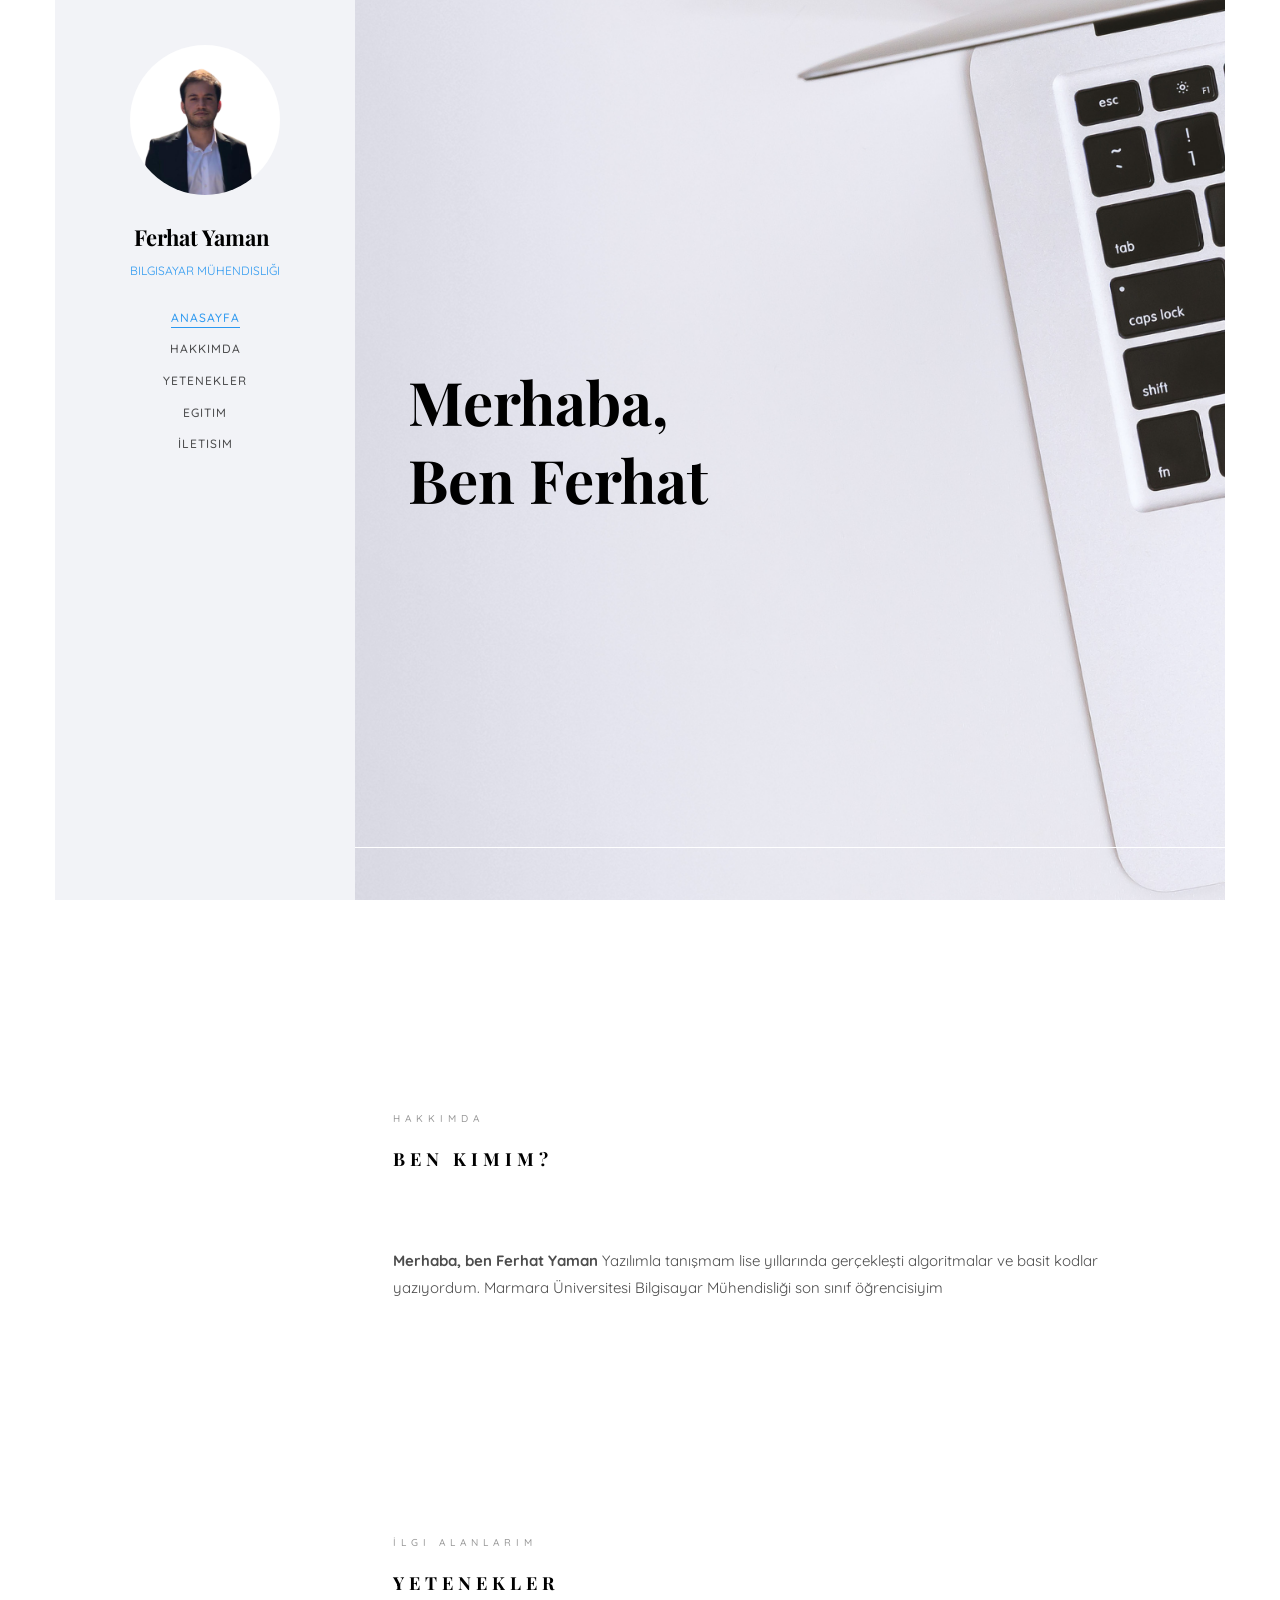
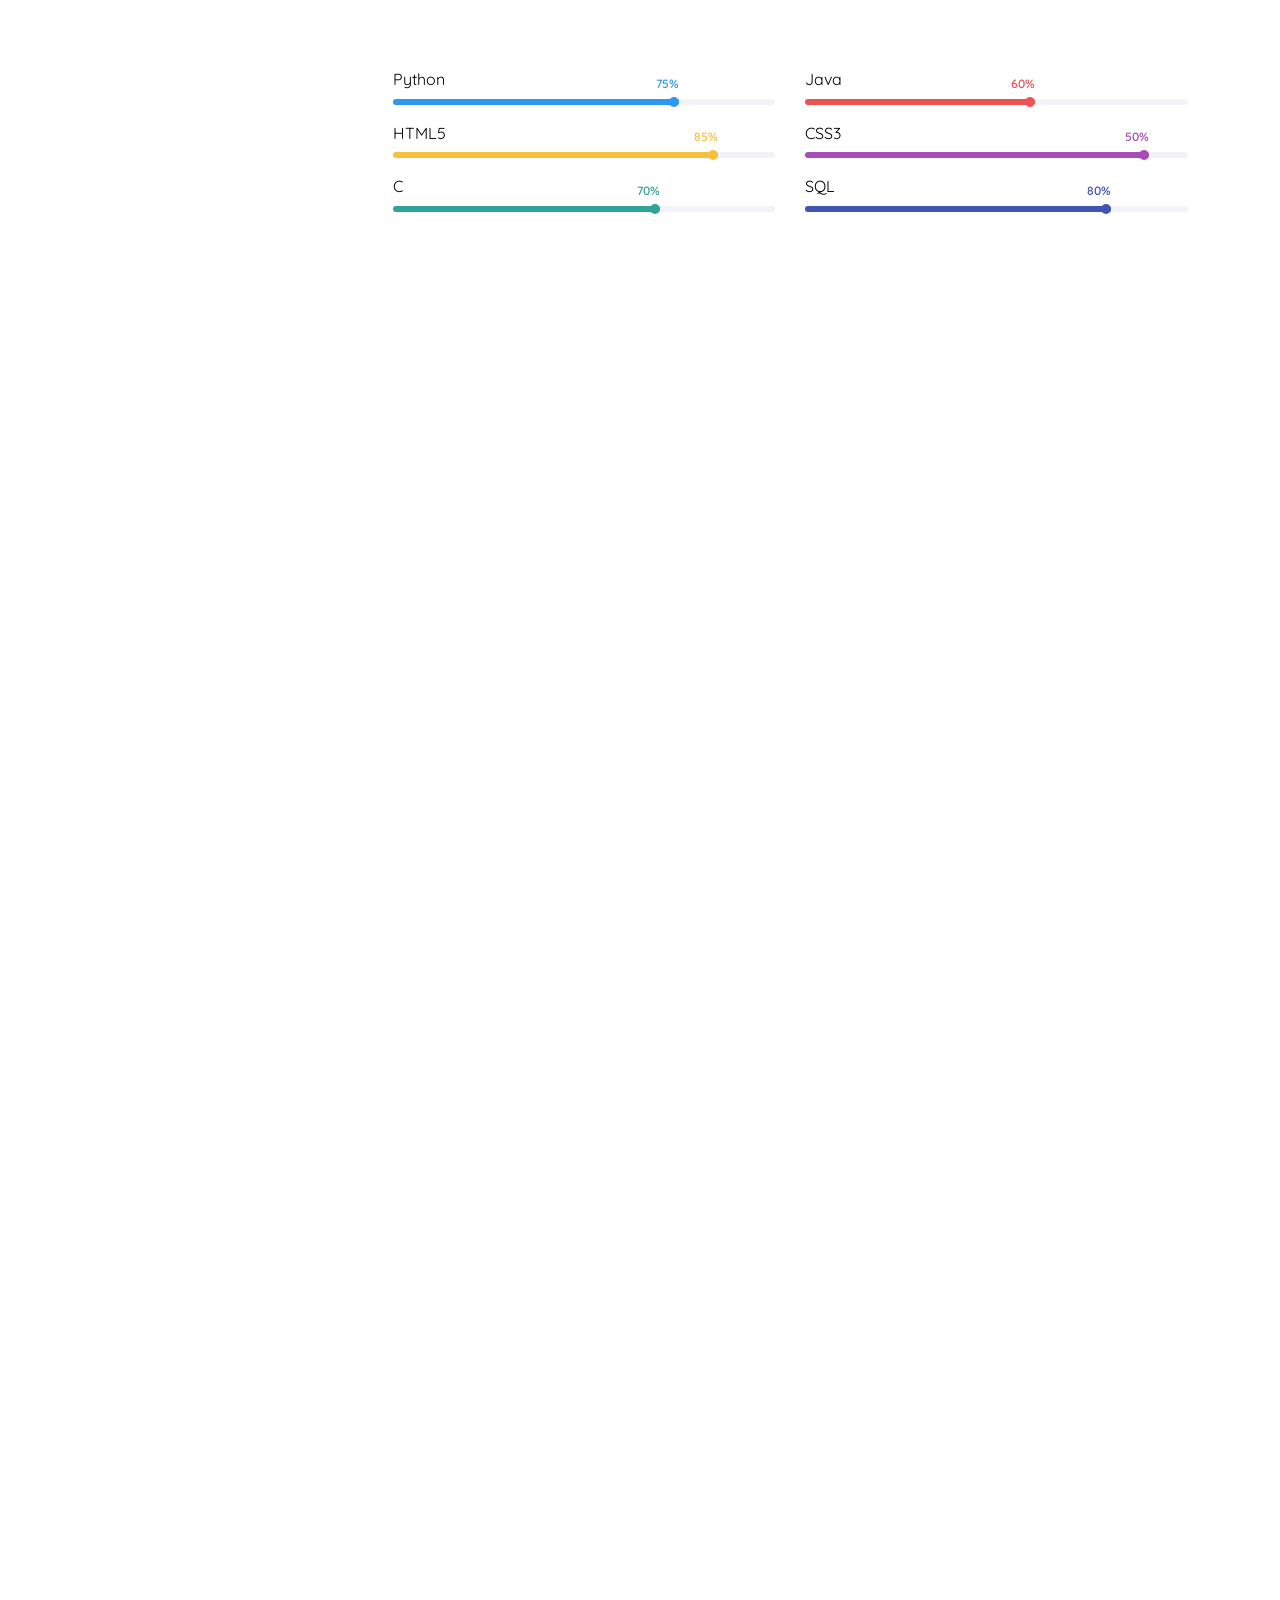
==== index.html @ ff976c0f "update" ====
<!DOCTYPE HTML>
<html>
	<head>
	<meta charset="utf-8">
	<meta http-equiv="X-UA-Compatible" content="IE=edge">
	<title>Ferhat Yaman</title>
	<meta name="viewport" content="width=device-width, initial-scale=1">
	<meta name="description" content="" />
	<meta name="keywords" content="" />
	<meta name="author" content="" />

  

	<!-- Place favicon.ico and apple-touch-icon.png in the root directory -->
	<link rel="shortcut icon" href="favicon.ico">

	<link href="https://fonts.googleapis.com/css?family=Quicksand:300,400,500,700" rel="stylesheet">
	<link href="https://fonts.googleapis.com/css?family=Playfair+Display:400,400i,700" rel="stylesheet">
	
	<!-- Animate.css -->
	<link rel="stylesheet" href="css/animate.css">
	<!-- Icomoon Icon Fonts-->
	<link rel="stylesheet" href="css/icomoon.css">
	<!-- Bootstrap  -->
	<link rel="stylesheet" href="css/bootstrap.css">
	<!-- Flexslider  -->
	<link rel="stylesheet" href="css/flexslider.css">
	<!-- Flaticons  -->
	<link rel="stylesheet" href="fonts/flaticon/font/flaticon.css">
	<!-- Owl Carousel -->
	<link rel="stylesheet" href="css/owl.carousel.min.css">
	<link rel="stylesheet" href="css/owl.theme.default.min.css">
	<!-- Theme style  -->
	<link rel="stylesheet" href="css/style.css">

	<!-- Modernizr JS -->
	<script src="js/modernizr-2.6.2.min.js"></script>
	<!-- FOR IE9 below -->
	<!--[if lt IE 9]>
	<script src="js/respond.min.js"></script>
	<![endif]-->

	</head>
	<body>
	<div id="colorlib-page">
		<div class="container-wrap">
		<a href="#" class="js-colorlib-nav-toggle colorlib-nav-toggle" data-toggle="collapse" data-target="#navbar" aria-expanded="false" aria-controls="navbar"><i></i></a>
		<aside id="colorlib-aside" role="complementary" class="border js-fullheight">
			<div class="text-center">
				<div class="author-img" style="background-image: url(images/pp.png);"></div>
				<h1 id="colorlib-logo"><a href="index.html">Ferhat Yaman</a></h1>
				<span class="position"><a href="#">Bilgisayar Mühendisliği</a></span>
			</div>
			<nav id="colorlib-main-menu" role="navigation" class="navbar">
				<div id="navbar" class="collapse">
					<ul>
						<li class="active"><a href="#" data-nav-section="home">Anasayfa</a></li>
						<li><a href="#" data-nav-section="about">Hakkımda</a></li>
						<!-- <li><a href="#" data-nav-section="services">Services</a></li> -->
						<li><a href="#" data-nav-section="skills">Yetenekler</a></li>
						<li><a href="#" data-nav-section="education">Egitim</a></li>
						<!-- <li><a href="#" data-nav-section="experience">Experience</a></li>
						<li><a href="#" data-nav-section="work">Work</a></li> -->
						<!-- <li><a href="#" data-nav-section="blog">Blog</a></li> -->
						<li><a href="#" data-nav-section="contact">İletisim</a></li>
					</ul>
				</div>
			</nav>

			<div class="colorlib-footer">
				
				<!-- <ul>
					<li><a href="#"><i class="icon-facebook2"></i></a></li>
					<li><a href="#"><i class="icon-twitter2"></i></a></li>
					<li><a href="#"><i class="icon-instagram"></i></a></li>
					<li><a href="#"><i class="icon-linkedin2"></i></a></li>
				</ul> -->
			</div>

		</aside>

		<div id="colorlib-main">
			<section id="colorlib-hero" class="js-fullheight" data-section="home">
				<div class="flexslider js-fullheight">
					<ul class="slides">
				   	 	<li style="background-image: url(images/gri_bg.png);">
				   		<div class="overlay"></div>
				   		<div class="container-fluid">
				   			<div class="row">
					   			<div class="col-md-6 col-md-offset-3 col-md-pull-3 col-sm-12 col-xs-12 js-fullheight slider-text">
					   				<div class="slider-text-inner js-fullheight">
					   					<div class="desc">
						   					<h1>Merhaba, Ben Ferhat</h1>
												<!-- <p><a class="btn btn-primary btn-learn">Download CV <i class="icon-download4"></i></a></p> -->
											</div>
					   				</div>
					   			</div>
					   		</div>
				   		</div>
				   	</li>
				  	</ul>
			  	</div>
			</section>

			<section class="colorlib-about" data-section="about">
				<div class="colorlib-narrow-content">
					<div class="row">
						<div class="col-md-12">
							<div class="row row-bottom-padded-sm animate-box" data-animate-effect="fadeInLeft">
								<div class="col-md-12">
									<div class="about-desc">
										<span class="heading-meta">Hakkımda</span>
										<h2 class="colorlib-heading">Ben Kimim?</h2>
										<p><strong>Merhaba, ben Ferhat Yaman</strong> Yazılımla tanışmam lise yıllarında gerçekleşti algoritmalar ve basit kodlar yazıyordum. Marmara Üniversitesi 
											Bilgisayar Mühendisliği son sınıf öğrencisiyim </p>
										
									</div>
								</div>
							</div>
						</div>
					</div>
				</div>
			</section>

			<section class="colorlib-skills" data-section="skills">
				<div class="colorlib-narrow-content">
					<div class="row">
						<div class="col-md-6 col-md-offset-3 col-md-pull-3 animate-box" data-animate-effect="fadeInLeft">
							<span class="heading-meta">İlgi Alanlarım</span>
							<h2 class="colorlib-heading animate-box">Yetenekler</h2>
						</div>
					</div>
					<div class="row">
						
						<div class="col-md-6 animate-box" data-animate-effect="fadeInLeft">
							<div class="progress-wrap">
								<h3>Python</h3>
								<div class="progress">
								 	<div class="progress-bar color-1" role="progressbar" aria-valuenow="75"
								  	aria-valuemin="0" aria-valuemax="100" style="width:75%">
								    <span>75%</span>
								  	</div>
								</div>
							</div>
						</div>
						<div class="col-md-6 animate-box" data-animate-effect="fadeInRight">
							<div class="progress-wrap">
								<h3>Java</h3>
								<div class="progress">
								 	<div class="progress-bar color-2" role="progressbar" aria-valuenow="60"
								  	aria-valuemin="0" aria-valuemax="100" style="width:60%">
								    <span>60%</span>
								  	</div>
								</div>
							</div>
						</div>
						<div class="col-md-6 animate-box" data-animate-effect="fadeInLeft">
							<div class="progress-wrap">
								<h3>HTML5</h3>
								<div class="progress">
								 	<div class="progress-bar color-3" role="progressbar" aria-valuenow="85"
								  	aria-valuemin="0" aria-valuemax="100" style="width:85%">
								    <span>85%</span>
								  	</div>
								</div>
							</div>
						</div>
						<div class="col-md-6 animate-box" data-animate-effect="fadeInRight">
							<div class="progress-wrap">
								<h3>CSS3</h3>
								<div class="progress">
								 	<div class="progress-bar color-4" role="progressbar" aria-valuenow="90"
								  	aria-valuemin="0" aria-valuemax="100" style="width:90%">
								    <span>50%</span>
								  	</div>
								</div>
							</div>
						</div>
						<div class="col-md-6 animate-box" data-animate-effect="fadeInLeft">
							<div class="progress-wrap">
								<h3>C</h3>
								<div class="progress">
								 	<div class="progress-bar color-5" role="progressbar" aria-valuenow="70"
								  	aria-valuemin="0" aria-valuemax="100" style="width:70%">
								    <span>70%</span>
								  	</div>
								</div>
							</div>
						</div>
						<div class="col-md-6 animate-box" data-animate-effect="fadeInRight">
							<div class="progress-wrap">
								<h3>SQL</h3>
								<div class="progress">
								 	<div class="progress-bar color-6" role="progressbar" aria-valuenow="80"
								  	aria-valuemin="0" aria-valuemax="100" style="width:80%">
								    <span>80%</span>
								  	</div>
								</div>
							</div>
						</div>
					</div>
				</div>
			</section>

			<section class="colorlib-education" data-section="education">
				<div class="colorlib-narrow-content">
					<div class="row">
						<div class="col-md-6 col-md-offset-3 col-md-pull-3 animate-box" data-animate-effect="fadeInLeft">
							<span class="heading-meta">Egitim</span>
							<h2 class="colorlib-heading animate-box">Egitim</h2>
						</div>
					</div>
					<div class="row">
						<div class="col-md-12 animate-box" data-animate-effect="fadeInLeft">
							<div class="fancy-collapse-panel">
								<div class="panel-group" id="accordion" role="tablist" aria-multiselectable="true">
									<div class="panel panel-default">
									    <div class="panel-heading" role="tab" id="headingOne">
									        <h4 class="panel-title">
									            <a data-toggle="collapse" data-parent="#accordion" href="#collapseOne" aria-expanded="true" aria-controls="collapseOne">Lısans - Bilgisayar Muhendisligi
									            </a>
									        </h4>
									    </div>
									    <div id="collapseOne" class="panel-collapse collapse in" role="tabpanel" aria-labelledby="headingOne">
									         <div class="panel-body">
									            <div class="row">
										      		<div>
														<p>Marmara Üniversitesi Bilgisayar Mühendisliği</p>
										      		</div>
										      		
										      	</div>
									         </div>
									    </div>
									</div>
								</div>
							</div>
						</div>
					</div>
				</div>
			</section>

			

			<section class="colorlib-contact" data-section="contact">
				<div class="colorlib-narrow-content">
					<div class="row">
						<div class="col-md-6 col-md-offset-3 col-md-pull-3 animate-box" data-animate-effect="fadeInLeft">
							<span class="heading-meta">Bana Ulasabilirsiniz</span>
							<h2 class="colorlib-heading">İletisim</h2>
						</div>
					</div>
					<div class="row">
						<div class="col-md-5">
							<div class="colorlib-feature colorlib-feature-sm animate-box" data-animate-effect="fadeInLeft">
								<div class="colorlib-icon">
									<i class="icon-mail5"></i>
								</div>
								<div class="colorlib-text">
									<p><a href="mailto:ferhat.yyaman@gmail.com">Ferhat.yyaman@gmail.com</a></p>
								</div>
							</div>

							<div class="colorlib-feature colorlib-feature-sm animate-box" data-animate-effect="fadeInLeft">
								<div class="colorlib-icon">
									<i class="icon-github"></i>
								</div>
								<div class="colorlib-text">
									<p><a href="https://github.com/ferhatyyaman">Github</a></p>
								</div>
							</div>

							<div class="colorlib-feature colorlib-feature-sm animate-box" data-animate-effect="fadeInLeft">
								<div class="colorlib-icon">
									<i class="icon-phone"></i>
								</div>
								<div class="colorlib-text">
									<p><a href="tel://">+90 546 876 3572</a></p>
								</div>
							</div>

							<div class="colorlib-feature colorlib-feature-sm animate-box" data-animate-effect="fadeInLeft">
								<div class="colorlib-icon">
									<i class="icon-map"></i>
								</div>
								<div class="colorlib-text">
									<p>Istanbul/Turkiye</p>
								</div>
							</div>
							
							</div>

						</div>
						
						</div>
					</div>
				</div>
			</section>

			<section class="colorlib-about" data-section="privacy">
				<div class="colorlib-narrow-content">
					<div class="row">
						<div class="col-md-12">
							<div class="row row-bottom-padded-sm animate-box" data-animate-effect="fadeInLeft">
								<div class="col-md-12">
									<div class="about-desc">
										<span class="heading-meta">Privacy Policy</span>
										<h2 class="colorlib-heading">Privacy Policy for Classic Basketball</h2>
										
										<p class="effective-date" style="color: #666; font-style: italic; margin-bottom: 20px;"><strong>Effective Date:</strong> November 15, 2025</p>
										
										<p>Classic Basketball ("we", "our", or "the app") respects your privacy. This Privacy Policy explains how we handle your information.</p>
										
										<div style="margin-top: 30px;">
											<h3 style="font-size: 1.4em; margin-top: 25px; margin-bottom: 15px;">1. Information We Collect</h3>
											<p>We do not collect, store, or share any personal information from users.</p>
										</div>
										
										<div style="margin-top: 30px;">
											<h3 style="font-size: 1.4em; margin-top: 25px; margin-bottom: 15px;">2. Third-Party Services</h3>
											<p>Our app does not use third-party services that collect user data.</p>
										</div>
										
										<div style="margin-top: 30px;">
											<h3 style="font-size: 1.4em; margin-top: 25px; margin-bottom: 15px;">3. Children's Privacy</h3>
											<p>Classic Basketball is suitable for all ages. Since we do not collect data, it is safe for children to use.</p>
										</div>
										
										<div style="margin-top: 30px;">
											<h3 style="font-size: 1.4em; margin-top: 25px; margin-bottom: 15px;">4. Changes to This Privacy Policy</h3>
											<p>We may update this Privacy Policy occasionally. Any changes will be posted on this page with an updated effective date.</p>
										</div>
										
										<div style="margin-top: 30px; padding-top: 20px; border-top: 1px solid #eee;">
											<h3 style="font-size: 1.4em; margin-top: 25px; margin-bottom: 15px;">5. Contact Us</h3>
											<p>If you have questions about this Privacy Policy, you can contact us at: <a href="mailto:ferhat.yyaman@gmail.com">ferhat.yyaman@gmail.com</a></p>
										</div>
									</div>
								</div>
							</div>
						</div>
					</div>
				</div>
			</section>

		</div><!-- end:colorlib-main -->
	</div><!-- end:container-wrap -->
	</div><!-- end:colorlib-page -->

	<!-- jQuery -->
	<script src="js/jquery.min.js"></script>
	<!-- jQuery Easing -->
	<script src="js/jquery.easing.1.3.js"></script>
	<!-- Bootstrap -->
	<script src="js/bootstrap.min.js"></script>
	<!-- Waypoints -->
	<script src="js/jquery.waypoints.min.js"></script>
	<!-- Flexslider -->
	<script src="js/jquery.flexslider-min.js"></script>
	<!-- Owl carousel -->
	<script src="js/owl.carousel.min.js"></script>
	<!-- Counters -->
	<script src="js/jquery.countTo.js"></script>
	
	
	<!-- MAIN JS -->
	<script src="js/main.js"></script>

	</body>
</html>
---- css/icomoon.css ----
@font-face {
  font-family: 'icomoon';
  src:  url('fonts/icomoon.eot?6py85u');
  src:  url('fonts/icomoon.eot?6py85u#iefix') format('embedded-opentype'),
    url('fonts/icomoon.ttf?6py85u') format('truetype'),
    url('fonts/icomoon.woff?6py85u') format('woff'),
    url('fonts/icomoon.svg?6py85u#icomoon') format('svg');
  font-weight: normal;
  font-style: normal;
}

[class^="icon-"], [class*=" icon-"] {
  /* use !important to prevent issues with browser extensions that change fonts */
  font-family: 'icomoon' !important;
  speak: none;
  font-style: normal;
  font-weight: normal;
  font-variant: normal;
  text-transform: none;
  line-height: 1;

  /* Better Font Rendering =========== */
  -webkit-font-smoothing: antialiased;
  -moz-osx-font-smoothing: grayscale;
}

.icon-times:before {
  content: "\e930";
}
.icon-tick:before {
  content: "\e931";
}
.icon-plus:before {
  content: "\e932";
}
.icon-minus:before {
  content: "\e933";
}
.icon-equals:before {
  content: "\e934";
}
.icon-divide:before {
  content: "\e935";
}
.icon-chevron-right:before {
  content: "\e936";
}
.icon-chevron-left:before {
  content: "\e937";
}
.icon-arrow-right-thick:before {
  content: "\e938";
}
.icon-arrow-left-thick:before {
  content: "\e939";
}
.icon-th-small:before {
  content: "\e93a";
}
.icon-th-menu:before {
  content: "\e93b";
}
.icon-th-list:before {
  content: "\e93c";
}
.icon-th-large:before {
  content: "\e93d";
}
.icon-home:before {
  content: "\e93e";
}
.icon-arrow-forward:before {
  content: "\e93f";
}
.icon-arrow-back:before {
  content: "\e940";
}
.icon-rss:before {
  content: "\e941";
}
.icon-location:before {
  content: "\e942";
}
.icon-link:before {
  content: "\e943";
}
.icon-image:before {
  content: "\e944";
}
.icon-arrow-up-thick:before {
  content: "\e945";
}
.icon-arrow-down-thick:before {
  content: "\e946";
}
.icon-starburst:before {
  content: "\e947";
}
.icon-starburst-outline:before {
  content: "\e948";
}
.icon-star3:before {
  content: "\e949";
}
.icon-flow-children:before {
  content: "\e94a";
}
.icon-export:before {
  content: "\e94b";
}
.icon-delete2:before {
  content: "\e94c";
}
.icon-delete-outline:before {
  content: "\e94d";
}
.icon-cloud-storage:before {
  content: "\e94e";
}
.icon-wi-fi:before {
  content: "\e94f";
}
.icon-heart:before {
  content: "\e950";
}
.icon-flash:before {
  content: "\e951";
}
.icon-cancel:before {
  content: "\e952";
}
.icon-backspace:before {
  content: "\e953";
}
.icon-attachment:before {
  content: "\e954";
}
.icon-arrow-move:before {
  content: "\e955";
}
.icon-warning:before {
  content: "\e956";
}
.icon-user:before {
  content: "\e957";
}
.icon-radar:before {
  content: "\e958";
}
.icon-lock-open:before {
  content: "\e959";
}
.icon-lock-closed:before {
  content: "\e95a";
}
.icon-location-arrow:before {
  content: "\e95b";
}
.icon-info:before {
  content: "\e95c";
}
.icon-user-delete:before {
  content: "\e95d";
}
.icon-user-add:before {
  content: "\e95e";
}
.icon-media-pause:before {
  content: "\e95f";
}
.icon-group:before {
  content: "\e960";
}
.icon-chart-pie:before {
  content: "\e961";
}
.icon-chart-line:before {
  content: "\e962";
}
.icon-chart-bar:before {
  content: "\e963";
}
.icon-chart-area:before {
  content: "\e964";
}
.icon-video:before {
  content: "\e965";
}
.icon-point-of-interest:before {
  content: "\e966";
}
.icon-infinity:before {
  content: "\e967";
}
.icon-globe:before {
  content: "\e968";
}
.icon-eye:before {
  content: "\e969";
}
.icon-cog:before {
  content: "\e96a";
}
.icon-camera:before {
  content: "\e96b";
}
.icon-upload:before {
  content: "\e96c";
}
.icon-scissors:before {
  content: "\e96d";
}
.icon-refresh:before {
  content: "\e96e";
}
.icon-pin:before {
  content: "\e96f";
}
.icon-key:before {
  content: "\e970";
}
.icon-info-large:before {
  content: "\e971";
}
.icon-eject:before {
  content: "\e972";
}
.icon-download:before {
  content: "\e973";
}
.icon-zoom:before {
  content: "\e974";
}
.icon-zoom-out:before {
  content: "\e975";
}
.icon-zoom-in:before {
  content: "\e976";
}
.icon-sort-numerically:before {
  content: "\e977";
}
.icon-sort-alphabetically:before {
  content: "\e978";
}
.icon-input-checked:before {
  content: "\e979";
}
.icon-calender:before {
  content: "\e97a";
}
.icon-world2:before {
  content: "\e97b";
}
.icon-notes:before {
  content: "\e97c";
}
.icon-code:before {
  content: "\e97d";
}
.icon-arrow-sync:before {
  content: "\e97e";
}
.icon-arrow-shuffle:before {
  content: "\e97f";
}
.icon-arrow-repeat:before {
  content: "\e980";
}
.icon-arrow-minimise:before {
  content: "\e981";
}
.icon-arrow-maximise:before {
  content: "\e982";
}
.icon-arrow-loop:before {
  content: "\e983";
}
.icon-anchor:before {
  content: "\e984";
}
.icon-spanner:before {
  content: "\e985";
}
.icon-puzzle:before {
  content: "\e986";
}
.icon-power:before {
  content: "\e987";
}
.icon-plane:before {
  content: "\e988";
}
.icon-pi:before {
  content: "\e989";
}
.icon-phone:before {
  content: "\e98a";
}
.icon-microphone2:before {
  content: "\e98b";
}
.icon-media-rewind:before {
  content: "\e98c";
}
.icon-flag:before {
  content: "\e98d";
}
.icon-adjust-brightness:before {
  content: "\e98e";
}
.icon-waves:before {
  content: "\e98f";
}
.icon-social-twitter:before {
  content: "\e990";
}
.icon-social-facebook:before {
  content: "\e991";
}
.icon-social-dribbble:before {
  content: "\e992";
}
.icon-media-stop:before {
  content: "\e993";
}
.icon-media-record:before {
  content: "\e994";
}
.icon-media-play:before {
  content: "\e995";
}
.icon-media-fast-forward:before {
  content: "\e996";
}
.icon-media-eject:before {
  content: "\e997";
}
.icon-social-vimeo:before {
  content: "\e998";
}
.icon-social-tumbler:before {
  content: "\e999";
}
.icon-social-skype:before {
  content: "\e99a";
}
.icon-social-pinterest:before {
  content: "\e99b";
}
.icon-social-linkedin:before {
  content: "\e99c";
}
.icon-social-last-fm:before {
  content: "\e99d";
}
.icon-social-github:before {
  content: "\e99e";
}
.icon-social-flickr:before {
  content: "\e99f";
}
.icon-at:before {
  content: "\e9a0";
}
.icon-times-outline:before {
  content: "\e9a1";
}
.icon-plus-outline:before {
  content: "\e9a2";
}
.icon-minus-outline:before {
  content: "\e9a3";
}
.icon-tick-outline:before {
  content: "\e9a4";
}
.icon-th-large-outline:before {
  content: "\e9a5";
}
.icon-equals-outline:before {
  content: "\e9a6";
}
.icon-divide-outline:before {
  content: "\e9a7";
}
.icon-chevron-right-outline:before {
  content: "\e9a8";
}
.icon-chevron-left-outline:before {
  content: "\e9a9";
}
.icon-arrow-right-outline:before {
  content: "\e9aa";
}
.icon-arrow-left-outline:before {
  content: "\e9ab";
}
.icon-th-small-outline:before {
  content: "\e9ac";
}
.icon-th-menu-outline:before {
  content: "\e9ad";
}
.icon-th-list-outline:before {
  content: "\e9ae";
}
.icon-news2:before {
  content: "\e9b1";
}
.icon-home-outline:before {
  content: "\e9b2";
}
.icon-arrow-up-outline:before {
  content: "\e9b3";
}
.icon-arrow-forward-outline:before {
  content: "\e9b4";
}
.icon-arrow-down-outline:before {
  content: "\e9b5";
}
.icon-arrow-back-outline:before {
  content: "\e9b6";
}
.icon-trash3:before {
  content: "\e9b7";
}
.icon-rss-outline:before {
  content: "\e9b8";
}
.icon-message:before {
  content: "\e9b9";
}
.icon-location-outline:before {
  content: "\e9ba";
}
.icon-link-outline:before {
  content: "\e9bb";
}
.icon-image-outline:before {
  content: "\e9bc";
}
.icon-export-outline:before {
  content: "\e9bd";
}
.icon-cross:before {
  content: "\e9be";
}
.icon-wi-fi-outline:before {
  content: "\e9bf";
}
.icon-star-outline:before {
  content: "\e9c0";
}
.icon-media-pause-outline:before {
  content: "\e9c1";
}
.icon-mail:before {
  content: "\e9c2";
}
.icon-heart-outline:before {
  content: "\e9c3";
}
.icon-flash-outline:before {
  content: "\e9c4";
}
.icon-cancel-outline:before {
  content: "\e9c5";
}
.icon-beaker:before {
  content: "\e9c6";
}
.icon-arrow-move-outline:before {
  content: "\e9c7";
}
.icon-watch2:before {
  content: "\e9c8";
}
.icon-warning-outline:before {
  content: "\e9c9";
}
.icon-time:before {
  content: "\e9ca";
}
.icon-radar-outline:before {
  content: "\e9cb";
}
.icon-lock-open-outline:before {
  content: "\e9cc";
}
.icon-location-arrow-outline:before {
  content: "\e9cd";
}
.icon-info-outline:before {
  content: "\e9ce";
}
.icon-backspace-outline:before {
  content: "\e9cf";
}
.icon-attachment-outline:before {
  content: "\e9d0";
}
.icon-user-outline:before {
  content: "\e9d1";
}
.icon-user-delete-outline:before {
  content: "\e9d2";
}
.icon-user-add-outline:before {
  content: "\e9d3";
}
.icon-lock-closed-outline:before {
  content: "\e9d4";
}
.icon-group-outline:before {
  content: "\e9d5";
}
.icon-chart-pie-outline:before {
  content: "\e9d6";
}
.icon-chart-line-outline:before {
  content: "\e9d7";
}
.icon-chart-bar-outline:before {
  content: "\e9d8";
}
.icon-chart-area-outline:before {
  content: "\e9d9";
}
.icon-video-outline:before {
  content: "\e9da";
}
.icon-point-of-interest-outline:before {
  content: "\e9db";
}
.icon-map:before {
  content: "\e9dc";
}
.icon-key-outline:before {
  content: "\e9dd";
}
.icon-infinity-outline:before {
  content: "\e9de";
}
.icon-globe-outline:before {
  content: "\e9df";
}
.icon-eye-outline:before {
  content: "\e9e0";
}
.icon-cog-outline:before {
  content: "\e9e1";
}
.icon-camera-outline:before {
  content: "\e9e2";
}
.icon-upload-outline:before {
  content: "\e9e3";
}
.icon-support:before {
  content: "\e9e4";
}
.icon-scissors-outline:before {
  content: "\e9e5";
}
.icon-refresh-outline:before {
  content: "\e9e6";
}
.icon-info-large-outline:before {
  content: "\e9e7";
}
.icon-eject-outline:before {
  content: "\e9e8";
}
.icon-download-outline:before {
  content: "\e9e9";
}
.icon-battery-mid:before {
  content: "\e9ea";
}
.icon-battery-low:before {
  content: "\e9eb";
}
.icon-battery-high:before {
  content: "\e9ec";
}
.icon-zoom-outline:before {
  content: "\e9ed";
}
.icon-zoom-out-outline:before {
  content: "\e9ee";
}
.icon-zoom-in-outline:before {
  content: "\e9ef";
}
.icon-tag3:before {
  content: "\e9f0";
}
.icon-tabs-outline:before {
  content: "\e9f1";
}
.icon-pin-outline:before {
  content: "\e9f2";
}
.icon-message-typing:before {
  content: "\e9f3";
}
.icon-directions:before {
  content: "\e9f4";
}
.icon-battery-full:before {
  content: "\e9f5";
}
.icon-battery-charge:before {
  content: "\e9f6";
}
.icon-pipette:before {
  content: "\e9f7";
}
.icon-pencil:before {
  content: "\e9f8";
}
.icon-folder:before {
  content: "\e9f9";
}
.icon-folder-delete:before {
  content: "\e9fa";
}
.icon-folder-add:before {
  content: "\e9fb";
}
.icon-edit:before {
  content: "\e9fc";
}
.icon-document:before {
  content: "\e9fd";
}
.icon-document-delete:before {
  content: "\e9fe";
}
.icon-document-add:before {
  content: "\e9ff";
}
.icon-brush:before {
  content: "\ea00";
}
.icon-thumbs-up:before {
  content: "\ea01";
}
.icon-thumbs-down:before {
  content: "\ea02";
}
.icon-pen:before {
  content: "\ea03";
}
.icon-sort-numerically-outline:before {
  content: "\ea04";
}
.icon-sort-alphabetically-outline:before {
  content: "\ea05";
}
.icon-social-last-fm-circular:before {
  content: "\ea06";
}
.icon-social-github-circular:before {
  content: "\ea07";
}
.icon-compass:before {
  content: "\ea08";
}
.icon-bookmark:before {
  content: "\ea09";
}
.icon-input-checked-outline:before {
  content: "\ea0a";
}
.icon-code-outline:before {
  content: "\ea0b";
}
.icon-calender-outline:before {
  content: "\ea0c";
}
.icon-business-card:before {
  content: "\ea0d";
}
.icon-arrow-up:before {
  content: "\ea0e";
}
.icon-arrow-sync-outline:before {
  content: "\ea0f";
}
.icon-arrow-right:before {
  content: "\ea10";
}
.icon-arrow-repeat-outline:before {
  content: "\ea11";
}
.icon-arrow-loop-outline:before {
  content: "\ea12";
}
.icon-arrow-left:before {
  content: "\ea13";
}
.icon-flow-switch:before {
  content: "\ea14";
}
.icon-flow-parallel:before {
  content: "\ea15";
}
.icon-flow-merge:before {
  content: "\ea16";
}
.icon-document-text:before {
  content: "\ea17";
}
.icon-clipboard:before {
  content: "\ea18";
}
.icon-calculator:before {
  content: "\ea19";
}
.icon-arrow-minimise-outline:before {
  content: "\ea1a";
}
.icon-arrow-maximise-outline:before {
  content: "\ea1b";
}
.icon-arrow-down:before {
  content: "\ea1c";
}
.icon-gift:before {
  content: "\ea1d";
}
.icon-film:before {
  content: "\ea1e";
}
.icon-database:before {
  content: "\ea1f";
}
.icon-bell:before {
  content: "\ea20";
}
.icon-anchor-outline:before {
  content: "\ea21";
}
.icon-adjust-contrast:before {
  content: "\ea22";
}
.icon-world-outline:before {
  content: "\ea23";
}
.icon-shopping-bag:before {
  content: "\ea24";
}
.icon-power-outline:before {
  content: "\ea25";
}
.icon-notes-outline:before {
  content: "\ea26";
}
.icon-device-tablet:before {
  content: "\ea27";
}
.icon-device-phone:before {
  content: "\ea28";
}
.icon-device-laptop:before {
  content: "\ea29";
}
.icon-device-desktop:before {
  content: "\ea2a";
}
.icon-briefcase:before {
  content: "\ea2b";
}
.icon-stopwatch:before {
  content: "\ea2c";
}
.icon-spanner-outline:before {
  content: "\ea2d";
}
.icon-puzzle-outline:before {
  content: "\ea2e";
}
.icon-printer:before {
  content: "\ea2f";
}
.icon-pi-outline:before {
  content: "\ea30";
}
.icon-lightbulb:before {
  content: "\ea31";
}
.icon-flag-outline:before {
  content: "\ea32";
}
.icon-contacts:before {
  content: "\ea33";
}
.icon-archive2:before {
  content: "\ea34";
}
.icon-weather-stormy:before {
  content: "\ea35";
}
.icon-weather-shower:before {
  content: "\ea36";
}
.icon-weather-partly-sunny:before {
  content: "\ea37";
}
.icon-weather-downpour:before {
  content: "\ea38";
}
.icon-weather-cloudy:before {
  content: "\ea39";
}
.icon-plane-outline:before {
  content: "\ea3a";
}
.icon-phone-outline:before {
  content: "\ea3b";
}
.icon-microphone-outline:before {
  content: "\ea3c";
}
.icon-weather-windy:before {
  content: "\ea3d";
}
.icon-weather-windy-cloudy:before {
  content: "\ea3e";
}
.icon-weather-sunny:before {
  content: "\ea3f";
}
.icon-weather-snow:before {
  content: "\ea40";
}
.icon-weather-night:before {
  content: "\ea41";
}
.icon-media-stop-outline:before {
  content: "\ea42";
}
.icon-media-rewind-outline:before {
  content: "\ea43";
}
.icon-media-record-outline:before {
  content: "\ea44";
}
.icon-media-play-outline:before {
  content: "\ea45";
}
.icon-media-fast-forward-outline:before {
  content: "\ea46";
}
.icon-media-eject-outline:before {
  content: "\ea47";
}
.icon-wine:before {
  content: "\ea48";
}
.icon-waves-outline:before {
  content: "\ea49";
}
.icon-ticket:before {
  content: "\ea4a";
}
.icon-tags:before {
  content: "\ea4b";
}
.icon-plug:before {
  content: "\ea4c";
}
.icon-headphones:before {
  content: "\ea4d";
}
.icon-credit-card:before {
  content: "\ea4e";
}
.icon-coffee:before {
  content: "\ea4f";
}
.icon-book:before {
  content: "\ea50";
}
.icon-beer:before {
  content: "\ea51";
}
.icon-volume2:before {
  content: "\ea52";
}
.icon-volume-up:before {
  content: "\ea53";
}
.icon-volume-mute:before {
  content: "\ea54";
}
.icon-volume-down:before {
  content: "\ea55";
}
.icon-social-vimeo-circular:before {
  content: "\ea56";
}
.icon-social-twitter-circular:before {
  content: "\ea57";
}
.icon-social-pinterest-circular:before {
  content: "\ea58";
}
.icon-social-linkedin-circular:before {
  content: "\ea59";
}
.icon-social-facebook-circular:before {
  content: "\ea5a";
}
.icon-social-dribbble-circular:before {
  content: "\ea5b";
}
.icon-tree:before {
  content: "\ea5c";
}
.icon-thermometer2:before {
  content: "\ea5d";
}
.icon-social-tumbler-circular:before {
  content: "\ea5e";
}
.icon-social-skype-outline:before {
  content: "\ea5f";
}
.icon-social-flickr-circular:before {
  content: "\ea60";
}
.icon-social-at-circular:before {
  content: "\ea61";
}
.icon-shopping-cart:before {
  content: "\ea62";
}
.icon-messages:before {
  content: "\ea63";
}
.icon-leaf:before {
  content: "\ea64";
}
.icon-feather:before {
  content: "\ea65";
}
.icon-eye2:before {
  content: "\e064";
}
.icon-paper-clip:before {
  content: "\e065";
}
.icon-mail5:before {
  content: "\e066";
}
.icon-toggle:before {
  content: "\e067";
}
.icon-layout:before {
  content: "\e068";
}
.icon-link2:before {
  content: "\e069";
}
.icon-bell2:before {
  content: "\e06a";
}
.icon-lock3:before {
  content: "\e06b";
}
.icon-unlock:before {
  content: "\e06c";
}
.icon-ribbon2:before {
  content: "\e06d";
}
.icon-image2:before {
  content: "\e06e";
}
.icon-signal:before {
  content: "\e06f";
}
.icon-target3:before {
  content: "\e070";
}
.icon-clipboard3:before {
  content: "\e071";
}
.icon-clock3:before {
  content: "\e072";
}
.icon-watch:before {
  content: "\e073";
}
.icon-air-play:before {
  content: "\e074";
}
.icon-camera3:before {
  content: "\e075";
}
.icon-video2:before {
  content: "\e076";
}
.icon-disc:before {
  content: "\e077";
}
.icon-printer3:before {
  content: "\e078";
}
.icon-monitor:before {
  content: "\e079";
}
.icon-server:before {
  content: "\e07a";
}
.icon-cog2:before {
  content: "\e07b";
}
.icon-heart3:before {
  content: "\e07c";
}
.icon-paragraph:before {
  content: "\e07d";
}
.icon-align-justify:before {
  content: "\e07e";
}
.icon-align-left:before {
  content: "\e07f";
}
.icon-align-center:before {
  content: "\e080";
}
.icon-align-right:before {
  content: "\e081";
}
.icon-book2:before {
  content: "\e082";
}
.icon-layers2:before {
  content: "\e083";
}
.icon-stack2:before {
  content: "\e084";
}
.icon-stack-2:before {
  content: "\e085";
}
.icon-paper:before {
  content: "\e086";
}
.icon-paper-stack:before {
  content: "\e087";
}
.icon-search3:before {
  content: "\e088";
}
.icon-zoom-in2:before {
  content: "\e089";
}
.icon-zoom-out2:before {
  content: "\e08a";
}
.icon-reply2:before {
  content: "\e08b";
}
.icon-circle-plus:before {
  content: "\e08c";
}
.icon-circle-minus:before {
  content: "\e08d";
}
.icon-circle-check:before {
  content: "\e08e";
}
.icon-circle-cross:before {
  content: "\e08f";
}
.icon-square-plus:before {
  content: "\e090";
}
.icon-square-minus:before {
  content: "\e091";
}
.icon-square-check:before {
  content: "\e092";
}
.icon-square-cross:before {
  content: "\e093";
}
.icon-microphone:before {
  content: "\e094";
}
.icon-record:before {
  content: "\e095";
}
.icon-skip-back:before {
  content: "\e096";
}
.icon-rewind:before {
  content: "\e097";
}
.icon-play4:before {
  content: "\e098";
}
.icon-pause3:before {
  content: "\e099";
}
.icon-stop3:before {
  content: "\e09a";
}
.icon-fast-forward:before {
  content: "\e09b";
}
.icon-skip-forward:before {
  content: "\e09c";
}
.icon-shuffle2:before {
  content: "\e09d";
}
.icon-repeat:before {
  content: "\e09e";
}
.icon-folder2:before {
  content: "\e09f";
}
.icon-umbrella:before {
  content: "\e0a0";
}
.icon-moon:before {
  content: "\e0a1";
}
.icon-thermometer:before {
  content: "\e0a2";
}
.icon-drop:before {
  content: "\e0a3";
}
.icon-sun2:before {
  content: "\e0a4";
}
.icon-cloud3:before {
  content: "\e0a5";
}
.icon-cloud-upload2:before {
  content: "\e0a6";
}
.icon-cloud-download2:before {
  content: "\e0a7";
}
.icon-upload4:before {
  content: "\e0a8";
}
.icon-download4:before {
  content: "\e0a9";
}
.icon-location3:before {
  content: "\e0aa";
}
.icon-location-2:before {
  content: "\e0ab";
}
.icon-map3:before {
  content: "\e0ac";
}
.icon-battery:before {
  content: "\e0ad";
}
.icon-head:before {
  content: "\e0ae";
}
.icon-briefcase3:before {
  content: "\e0af";
}
.icon-speech-bubble:before {
  content: "\e0b0";
}
.icon-anchor2:before {
  content: "\e0b1";
}
.icon-globe2:before {
  content: "\e0b2";
}
.icon-box:before {
  content: "\e0b3";
}
.icon-reload:before {
  content: "\e0b4";
}
.icon-share3:before {
  content: "\e0b5";
}
.icon-marquee:before {
  content: "\e0b6";
}
.icon-marquee-plus:before {
  content: "\e0b7";
}
.icon-marquee-minus:before {
  content: "\e0b8";
}
.icon-tag:before {
  content: "\e0b9";
}
.icon-power2:before {
  content: "\e0ba";
}
.icon-command2:before {
  content: "\e0bb";
}
.icon-alt:before {
  content: "\e0bc";
}
.icon-esc:before {
  content: "\e0bd";
}
.icon-bar-graph:before {
  content: "\e0be";
}
.icon-bar-graph-2:before {
  content: "\e0bf";
}
.icon-pie-graph:before {
  content: "\e0c0";
}
.icon-star:before {
  content: "\e0c1";
}
.icon-arrow-left3:before {
  content: "\e0c2";
}
.icon-arrow-right3:before {
  content: "\e0c3";
}
.icon-arrow-up3:before {
  content: "\e0c4";
}
.icon-arrow-down3:before {
  content: "\e0c5";
}
.icon-volume:before {
  content: "\e0c6";
}
.icon-mute:before {
  content: "\e0c7";
}
.icon-content-right:before {
  content: "\e100";
}
.icon-content-left:before {
  content: "\e101";
}
.icon-grid2:before {
  content: "\e102";
}
.icon-grid-2:before {
  content: "\e103";
}
.icon-columns:before {
  content: "\e104";
}
.icon-loader:before {
  content: "\e105";
}
.icon-bag:before {
  content: "\e106";
}
.icon-ban:before {
  content: "\e107";
}
.icon-flag3:before {
  content: "\e108";
}
.icon-trash:before {
  content: "\e109";
}
.icon-expand2:before {
  content: "\e110";
}
.icon-contract:before {
  content: "\e111";
}
.icon-maximize:before {
  content: "\e112";
}
.icon-minimize:before {
  content: "\e113";
}
.icon-plus2:before {
  content: "\e114";
}
.icon-minus2:before {
  content: "\e115";
}
.icon-check:before {
  content: "\e116";
}
.icon-cross2:before {
  content: "\e117";
}
.icon-move:before {
  content: "\e118";
}
.icon-delete:before {
  content: "\e119";
}
.icon-menu5:before {
  content: "\e120";
}
.icon-archive:before {
  content: "\e121";
}
.icon-inbox:before {
  content: "\e122";
}
.icon-outbox:before {
  content: "\e123";
}
.icon-file:before {
  content: "\e124";
}
.icon-file-add:before {
  content: "\e125";
}
.icon-file-subtract:before {
  content: "\e126";
}
.icon-help:before {
  content: "\e127";
}
.icon-open:before {
  content: "\e128";
}
.icon-ellipsis:before {
  content: "\e129";
}
.icon-heart4:before {
  content: "\e900";
}
.icon-cloud4:before {
  content: "\e901";
}
.icon-star2:before {
  content: "\e902";
}
.icon-tv2:before {
  content: "\e903";
}
.icon-sound:before {
  content: "\e904";
}
.icon-video3:before {
  content: "\e905";
}
.icon-trash2:before {
  content: "\e906";
}
.icon-user2:before {
  content: "\e907";
}
.icon-key3:before {
  content: "\e908";
}
.icon-search4:before {
  content: "\e909";
}
.icon-settings:before {
  content: "\e90a";
}
.icon-camera4:before {
  content: "\e90b";
}
.icon-tag2:before {
  content: "\e90c";
}
.icon-lock4:before {
  content: "\e90d";
}
.icon-bulb:before {
  content: "\e90e";
}
.icon-pen2:before {
  content: "\e90f";
}
.icon-diamond:before {
  content: "\e910";
}
.icon-display2:before {
  content: "\e911";
}
.icon-location4:before {
  content: "\e912";
}
.icon-eye3:before {
  content: "\e913";
}
.icon-bubble3:before {
  content: "\e914";
}
.icon-stack3:before {
  content: "\e915";
}
.icon-cup:before {
  content: "\e916";
}
.icon-phone3:before {
  content: "\e917";
}
.icon-news:before {
  content: "\e918";
}
.icon-mail6:before {
  content: "\e919";
}
.icon-like:before {
  content: "\e91a";
}
.icon-photo:before {
  content: "\e91b";
}
.icon-note:before {
  content: "\e91c";
}
.icon-clock4:before {
  content: "\e91d";
}
.icon-paperplane:before {
  content: "\e91e";
}
.icon-params:before {
  content: "\e91f";
}
.icon-banknote:before {
  content: "\e920";
}
.icon-data:before {
  content: "\e921";
}
.icon-music2:before {
  content: "\e922";
}
.icon-megaphone2:before {
  content: "\e923";
}
.icon-study:before {
  content: "\e924";
}
.icon-lab2:before {
  content: "\e925";
}
.icon-food:before {
  content: "\e926";
}
.icon-t-shirt:before {
  content: "\e927";
}
.icon-fire2:before {
  content: "\e928";
}
.icon-clip:before {
  content: "\e929";
}
.icon-shop:before {
  content: "\e92a";
}
.icon-calendar3:before {
  content: "\e92b";
}
.icon-wallet2:before {
  content: "\e92c";
}
.icon-vynil:before {
  content: "\e92d";
}
.icon-truck2:before {
  content: "\e92e";
}
.icon-world:before {
  content: "\e92f";
}
.icon-spinner6:before {
  content: "\e9af";
}
.icon-spinner7:before {
  content: "\e9b0";
}
.icon-amazon:before {
  content: "\eab7";
}
.icon-google:before {
  content: "\eab8";
}
.icon-google2:before {
  content: "\eab9";
}
.icon-google3:before {
  content: "\eaba";
}
.icon-google-plus:before {
  content: "\eabb";
}
.icon-google-plus2:before {
  content: "\eabc";
}
.icon-google-plus3:before {
  content: "\eabd";
}
.icon-hangouts:before {
  content: "\eabe";
}
.icon-google-drive:before {
  content: "\eabf";
}
.icon-facebook2:before {
  content: "\eac0";
}
.icon-facebook22:before {
  content: "\eac1";
}
.icon-instagram:before {
  content: "\eac2";
}
.icon-whatsapp:before {
  content: "\eac3";
}
.icon-spotify:before {
  content: "\eac4";
}
.icon-telegram:before {
  content: "\eac5";
}
.icon-twitter2:before {
  content: "\eac6";
}
.icon-vine:before {
  content: "\eac7";
}
.icon-vk:before {
  content: "\eac8";
}
.icon-renren:before {
  content: "\eac9";
}
.icon-sina-weibo:before {
  content: "\eaca";
}
.icon-rss2:before {
  content: "\eacb";
}
.icon-rss22:before {
  content: "\eacc";
}
.icon-youtube:before {
  content: "\eacd";
}
.icon-youtube2:before {
  content: "\eace";
}
.icon-twitch:before {
  content: "\eacf";
}
.icon-vimeo:before {
  content: "\ead0";
}
.icon-vimeo2:before {
  content: "\ead1";
}
.icon-lanyrd:before {
  content: "\ead2";
}
.icon-flickr:before {
  content: "\ead3";
}
.icon-flickr2:before {
  content: "\ead4";
}
.icon-flickr3:before {
  content: "\ead5";
}
.icon-flickr4:before {
  content: "\ead6";
}
.icon-dribbble2:before {
  content: "\ead7";
}
.icon-behance:before {
  content: "\ead8";
}
.icon-behance2:before {
  content: "\ead9";
}
.icon-deviantart:before {
  content: "\eada";
}
.icon-500px:before {
  content: "\eadb";
}
.icon-steam:before {
  content: "\eadc";
}
.icon-steam2:before {
  content: "\eadd";
}
.icon-dropbox:before {
  content: "\eade";
}
.icon-onedrive:before {
  content: "\eadf";
}
.icon-github:before {
  content: "\eae0";
}
.icon-npm:before {
  content: "\eae1";
}
.icon-basecamp:before {
  content: "\eae2";
}
.icon-trello:before {
  content: "\eae3";
}
.icon-wordpress:before {
  content: "\eae4";
}
.icon-joomla:before {
  content: "\eae5";
}
.icon-ello:before {
  content: "\eae6";
}
.icon-blogger:before {
  content: "\eae7";
}
.icon-blogger2:before {
  content: "\eae8";
}
.icon-tumblr2:before {
  content: "\eae9";
}
.icon-tumblr22:before {
  content: "\eaea";
}
.icon-yahoo:before {
  content: "\eaeb";
}
.icon-yahoo2:before {
  content: "\eaec";
}
.icon-tux:before {
  content: "\eaed";
}
.icon-appleinc:before {
  content: "\eaee";
}
.icon-finder:before {
  content: "\eaef";
}
.icon-android:before {
  content: "\eaf0";
}
.icon-windows:before {
  content: "\eaf1";
}
.icon-windows8:before {
  content: "\eaf2";
}
.icon-soundcloud:before {
  content: "\eaf3";
}
.icon-soundcloud2:before {
  content: "\eaf4";
}
.icon-skype:before {
  content: "\eaf5";
}
.icon-reddit:before {
  content: "\eaf6";
}
.icon-hackernews:before {
  content: "\eaf7";
}
.icon-wikipedia:before {
  content: "\eaf8";
}
.icon-linkedin2:before {
  content: "\eaf9";
}
.icon-linkedin22:before {
  content: "\eafa";
}
.icon-lastfm:before {
  content: "\eafb";
}
.icon-lastfm2:before {
  content: "\eafc";
}
.icon-delicious:before {
  content: "\eafd";
}
.icon-stumbleupon:before {
  content: "\eafe";
}
.icon-stumbleupon2:before {
  content: "\eaff";
}
.icon-stackoverflow:before {
  content: "\eb00";
}
.icon-pinterest:before {
  content: "\eb01";
}
.icon-pinterest2:before {
  content: "\eb02";
}
.icon-xing:before {
  content: "\eb03";
}
.icon-xing2:before {
  content: "\eb04";
}
.icon-flattr:before {
  content: "\eb05";
}
.icon-foursquare:before {
  content: "\eb06";
}
.icon-yelp:before {
  content: "\eb07";
}
.icon-paypal:before {
  content: "\eb08";
}
.icon-chrome:before {
  content: "\eb09";
}
.icon-firefox:before {
  content: "\eb0a";
}
.icon-IE:before {
  content: "\eb0b";
}
.icon-edge:before {
  content: "\eb0c";
}
.icon-safari:before {
  content: "\eb0d";
}
.icon-opera:before {
  content: "\eb0e";
}
.icon-file-pdf:before {
  content: "\eb0f";
}
.icon-file-openoffice:before {
  content: "\eb10";
}
.icon-file-word:before {
  content: "\eb11";
}
.icon-file-excel:before {
  content: "\eb12";
}
.icon-libreoffice:before {
  content: "\eb13";
}
.icon-html-five:before {
  content: "\eb14";
}
.icon-html-five2:before {
  content: "\eb15";
}
.icon-css3:before {
  content: "\eb16";
}
.icon-git:before {
  content: "\eb17";
}
.icon-codepen:before {
  content: "\eb18";
}
.icon-svg:before {
  content: "\eb19";
}
.icon-IcoMoon:before {
  content: "\eb1a";
}
---- css/style.css ----
@font-face {
  font-family: 'icomoon';
  src: url("../fonts/icomoon/icomoon.eot?srf3rx");
  src: url("../fonts/icomoon/icomoon.eot?srf3rx#iefix") format("embedded-opentype"), url("../fonts/icomoon/icomoon.ttf?srf3rx") format("truetype"), url("../fonts/icomoon/icomoon.woff?srf3rx") format("woff"), url("../fonts/icomoon/icomoon.svg?srf3rx#icomoon") format("svg");
  font-weight: normal;
  font-style: normal; }

/* =======================================================
*
* 	Template Style 
*	Edit this section
*
* ======================================================= */
body {
  font-family: "Quicksand", Arial, sans-serif;
  font-weight: 400;
  font-size: 15px;
  line-height: 1.8;
  color: rgba(0, 0, 0, 0.7); }
  @media screen and (max-width: 992px) {
    body {
      font-size: 16px; } }

a {
  color: #2c98f0;
  -webkit-transition: 0.5s;
  -o-transition: 0.5s;
  transition: 0.5s; }
  a:hover, a:active, a:focus {
    color: #2c98f0;
    outline: none;
    text-decoration: none !important; }

p {
  margin-bottom: 1.5em; }

h1, h2, h3, h4, h5, h6 {
  color: #000;
  font-family: "Playfair Display", Georgia, serif;
  font-weight: 400;
  margin: 0 0 30px 0; }

figure {
  margin-bottom: 2.5em;
  float: left;
  width: 100%; }
  figure figcaption {
    font-size: 16px;
    width: 80%;
    margin: 20px auto 0px auto;
    color: #b3b3b3;
    font-style: italic;
    font-family: "Quicksand", Arial, sans-serif; }
    @media screen and (max-width: 480px) {
      figure figcaption {
        width: 100%; } }

::-webkit-selection {
  color: #fff;
  background: #2c98f0; }

::-moz-selection {
  color: #fff;
  background: #2c98f0; }

::selection {
  color: #fff;
  background: #2c98f0; }

#colorlib-page {
  width: 100%;
  overflow: hidden;
  position: relative; }

#colorlib-aside {
  padding-top: 3em;
  padding-bottom: 40px;
  float: left;
  width: 300px;
  position: fixed;
  overflow-y: scroll;
  z-index: 1001;
  background: #f2f3f7;
  -webkit-transition: 0.5s;
  -o-transition: 0.5s;
  transition: 0.5s; }
  @media screen and (max-width: 768px) {
    #colorlib-aside {
      width: 300px;
      -moz-transform: translateX(-300px);
      -webkit-transform: translateX(-300px);
      -ms-transform: translateX(-300px);
      -o-transform: translateX(-300px);
      transform: translateX(-300px);
      padding-top: 4em; } }
  #colorlib-aside .author-img {
    width: 150px;
    height: 150px;
    margin: 0 auto;
    margin-bottom: 30px;
    -webkit-border-radius: 50%;
    -moz-border-radius: 50%;
    -ms-border-radius: 50%;
    border-radius: 50%; }
  #colorlib-aside .position {
    display: block;
    margin-bottom: 2em;
    font-size: 12px;
    text-transform: uppercase; }
  #colorlib-aside #colorlib-logo {
    text-align: right;
    font-weight: 700;
    font-size: 22px;
    margin-bottom: .5em;
    display: block;
    width: 100%; }
    #colorlib-aside #colorlib-logo a {
      display: block;
      text-align: center;
      color: #000;
      padding-right: .3em; }
  #colorlib-aside #colorlib-main-menu {
    display: block;
    width: 100%; }
    #colorlib-aside #colorlib-main-menu .collapse {
      display: block !important; }
    #colorlib-aside #colorlib-main-menu ul {
      text-align: center;
      margin: 0;
      padding: 0; }
      @media screen and (max-width: 768px) {
        #colorlib-aside #colorlib-main-menu ul {
          margin: 0 0 2em 0; } }
      #colorlib-aside #colorlib-main-menu ul li {
        margin: 0 0 10px 0;
        padding: 0;
        list-style: none;
        font-size: 12px;
        font-weight: 500;
        text-transform: uppercase;
        letter-spacing: 1px; }
        #colorlib-aside #colorlib-main-menu ul li a {
          color: rgba(0, 0, 0, 0.7);
          text-decoration: none;
          position: relative;
          padding: 10px 0;
          font-family: "Quicksand", Arial, sans-serif;
          -webkit-transition: 0.3s;
          -o-transition: 0.3s;
          transition: 0.3s; }
          #colorlib-aside #colorlib-main-menu ul li a:after {
            content: "";
            position: absolute;
            height: 1px;
            bottom: 7px;
            left: 0;
            right: 0;
            background-color: #2c98f0;
            visibility: hidden;
            -webkit-transform: scaleX(0);
            -moz-transform: scaleX(0);
            -ms-transform: scaleX(0);
            -o-transform: scaleX(0);
            transform: scaleX(0);
            -webkit-transition: all 0.3s cubic-bezier(0.175, 0.885, 0.32, 1.275);
            -moz-transition: all 0.3s cubic-bezier(0.175, 0.885, 0.32, 1.275);
            -ms-transition: all 0.3s cubic-bezier(0.175, 0.885, 0.32, 1.275);
            -o-transition: all 0.3s cubic-bezier(0.175, 0.885, 0.32, 1.275);
            transition: all 0.3s cubic-bezier(0.175, 0.885, 0.32, 1.275); }
          #colorlib-aside #colorlib-main-menu ul li a:hover {
            text-decoration: none;
            color: black; }
            #colorlib-aside #colorlib-main-menu ul li a:hover:after {
              visibility: visible;
              -webkit-transform: scaleX(1);
              -moz-transform: scaleX(1);
              -ms-transform: scaleX(1);
              -o-transform: scaleX(1);
              transform: scaleX(1); }
        #colorlib-aside #colorlib-main-menu ul li.active a {
          color: #2c98f0; }
          #colorlib-aside #colorlib-main-menu ul li.active a:after {
            visibility: visible;
            -webkit-transform: scaleX(1);
            -moz-transform: scaleX(1);
            -ms-transform: scaleX(1);
            -o-transform: scaleX(1);
            transform: scaleX(1); }
  #colorlib-aside .colorlib-footer {
    font-size: 15px;
    text-align: center;
    font-weight: 400;
    color: rgba(0, 0, 0, 0.5);
    padding: 0 20px;
    width: 100%; }
    @media screen and (max-width: 768px) {
      #colorlib-aside .colorlib-footer {
        position: relative;
        bottom: 0; } }
    #colorlib-aside .colorlib-footer span {
      display: block; }
    #colorlib-aside .colorlib-footer ul {
      padding: 0;
      margin: 0; }
      #colorlib-aside .colorlib-footer ul li {
        padding: 0;
        margin: 0;
        display: inline;
        list-style: none; }
        #colorlib-aside .colorlib-footer ul li a {
          color: rgba(255, 255, 255, 0.3);
          padding: 4px; }
          #colorlib-aside .colorlib-footer ul li a:hover, #colorlib-aside .colorlib-footer ul li a:active, #colorlib-aside .colorlib-footer ul li a:focus {
            text-decoration: none;
            outline: none;
            color: #2c98f0; }

.container-wrap {
  max-width: 1170px;
  margin: 0 auto; }

#colorlib-main {
  width: calc(100% - 300px);
  float: right;
  -webkit-transition: 0.5s;
  -o-transition: 0.5s;
  transition: 0.5s; }
  @media screen and (max-width: 768px) {
    #colorlib-main {
      width: 100%;
      padding: 0 1em; } }

#colorlib-hero {
  min-height: 500px;
  background: #fff url(../images/loader.gif) no-repeat center center;
  width: 100%;
  float: left;
  margin-bottom: 10em;
  clear: both; }
  #colorlib-hero .flexslider {
    border: none;
    z-index: 1;
    margin-bottom: 0; }
    #colorlib-hero .flexslider .slides {
      position: relative;
      overflow: visible; }
      #colorlib-hero .flexslider .slides li {
        background-repeat: no-repeat;
        background-size: cover;
        background-position: bottom center;
        min-height: 400px;
        position: relative; }
    #colorlib-hero .flexslider .flex-control-nav {
      bottom: 20px;
      z-index: 1000;
      left: 20px;
      float: left;
      width: auto; }
      @media screen and (max-width: 768px) {
        #colorlib-hero .flexslider .flex-control-nav {
          right: 20px;
          top: 100px; } }
      #colorlib-hero .flexslider .flex-control-nav li {
        display: block;
        margin-bottom: 10px; }
        #colorlib-hero .flexslider .flex-control-nav li a {
          background: rgba(0, 0, 0, 0.5);
          -webkit-box-shadow: none;
          box-shadow: none;
          width: 12px;
          height: 12px;
          cursor: pointer; }
          #colorlib-hero .flexslider .flex-control-nav li a.flex-active {
            cursor: pointer;
            background: transparent;
            border: 2px solid #2c98f0; }
    #colorlib-hero .flexslider .flex-direction-nav {
      display: none; }
    #colorlib-hero .flexslider .slider-text {
      display: table;
      opacity: 0;
      min-height: 500px;
      z-index: 9; }
      #colorlib-hero .flexslider .slider-text > .slider-text-inner {
        display: table-cell;
        vertical-align: middle;
        min-height: 700px;
        padding: 2.5em;
        position: relative; }
        @media screen and (max-width: 768px) {
          #colorlib-hero .flexslider .slider-text > .slider-text-inner {
            text-align: center; } }
        #colorlib-hero .flexslider .slider-text > .slider-text-inner h1, #colorlib-hero .flexslider .slider-text > .slider-text-inner h2 {
          margin: 0;
          padding: 0;
          color: black;
          font-family: "Playfair Display", Georgia, serif; }
        #colorlib-hero .flexslider .slider-text > .slider-text-inner h1 {
          margin-bottom: 20px;
          font-size: 60px;
          line-height: 1.3;
          font-weight: 700; }
          @media screen and (max-width: 768px) {
            #colorlib-hero .flexslider .slider-text > .slider-text-inner h1 {
              font-size: 28px; } }
        #colorlib-hero .flexslider .slider-text > .slider-text-inner h2 {
          font-size: 18px;
          line-height: 1.5;
          margin-bottom: 30px;
          font-weight: 300;
          font-family: "Quicksand", Arial, sans-serif; }
          #colorlib-hero .flexslider .slider-text > .slider-text-inner h2 a {
            color: rgba(44, 152, 240, 0.8);
            border-bottom: 1px solid rgba(44, 152, 240, 0.7); }
        #colorlib-hero .flexslider .slider-text > .slider-text-inner .heading-section {
          font-size: 50px; }
          @media screen and (max-width: 768px) {
            #colorlib-hero .flexslider .slider-text > .slider-text-inner .heading-section {
              font-size: 30px; } }
        #colorlib-hero .flexslider .slider-text > .slider-text-inner s
.colorlib-lead {
          font-size: 20px;
          color: #fff; }
        #colorlib-hero .flexslider .slider-text > .slider-text-inner p {
          margin-bottom: 0; }
        #colorlib-hero .flexslider .slider-text > .slider-text-inner .btn {
          font-size: 12px;
          text-transform: uppercase;
          letter-spacing: 2px;
          color: #000;
          padding: 10px 15px !important;
          border: none;
          font-weight: 400; }
          #colorlib-hero .flexslider .slider-text > .slider-text-inner .btn.btn-learn {
            color: #000;
            border: 1px solid #000;
            background: transparent !important; }
            #colorlib-hero .flexslider .slider-text > .slider-text-inner .btn.btn-learn:hover {
              background: transparent !important;
              border: 1px solid #000 !important; }
          @media screen and (max-width: 768px) {
            #colorlib-hero .flexslider .slider-text > .slider-text-inner .btn {
              width: 100%; } }

body.offcanvas {
  overflow-x: hidden; }
  body.offcanvas #colorlib-aside {
    -moz-transform: translateX(0);
    -webkit-transform: translateX(0);
    -ms-transform: translateX(0);
    -o-transform: translateX(0);
    transform: translateX(0);
    width: 300px;
    background: #f2f3f7;
    z-index: 999;
    position: fixed; }
  body.offcanvas #colorlib-main, body.offcanvas .colorlib-nav-toggle {
    top: 0;
    -moz-transform: translateX(300px);
    -webkit-transform: translateX(300px);
    -ms-transform: translateX(300px);
    -o-transform: translateX(300px);
    transform: translateX(300px); }

.colorlib-narrow-content {
  padding: 0 2.5em; }
  @media screen and (max-width: 768px) {
    .colorlib-narrow-content {
      padding: 0; } }

.no-gutters {
  margin: 0;
  padding: 0; }

.colorlib-experience,
.colorlib-skills,
.colorlib-education,
.colorlib-blog,
.colorlib-work,
.colorlib-about,
.colorlib-services,
.colorlib-contact {
  padding-top: 4em;
  padding-bottom: 9em;
  clear: both;
  width: 100%;
  display: block; }
  @media screen and (max-width: 768px) {
    .colorlib-experience,
    .colorlib-skills,
    .colorlib-education,
    .colorlib-blog,
    .colorlib-work,
    .colorlib-about,
    .colorlib-services,
    .colorlib-contact {
      padding-top: 5em;
      padding-bottom: 8em; } }

.author-img {
  background-size: cover;
  background-position: center center;
  background-repeat: no-repeat;
  position: relative; }

.colorlib-heading {
  font-size: 18px;
  margin-bottom: 4em;
  font-weight: 700;
  text-transform: uppercase;
  letter-spacing: 5px;
  line-height: 1.8;
  position: relative; }
  .colorlib-heading span {
    display: block; }
  @media screen and (max-width: 768px) {
    .colorlib-heading {
      margin-bottom: 3em; } }

.heading-meta {
  margin-bottom: 15px;
  display: block;
  font-size: 10px;
  text-transform: uppercase;
  color: #999999;
  font-weight: 500;
  letter-spacing: 5px; }

.about-img {
  width: 100%;
  height: 600px;
  margin-bottom: 30px; }

.about-desc h3 {
  font-size: 18px;
  text-transform: uppercase;
  letter-spacing: 5px;
  font-weight: 500; }

.hire {
  padding: 2em;
  background: #f9bf3f; }
  .hire h2 {
    line-height: 1.5; }
  .hire .btn-hire {
    color: #000;
    text-transform: uppercase;
    letter-spacing: 1px;
    bordeR: 1px solid #000;
    padding: 2px 10px; }

.fancy-collapse-panel .panel-default > .panel-heading {
  padding: 0; }

.panel-heading a {
  padding: 20px 25px;
  display: block;
  width: 100%;
  font-weight: 500;
  font-size: 14px;
  letter-spacing: 1px;
  text-transform: uppercase;
  font-family: "Quicksand", Arial, sans-serif;
  background-color: #2c98f0;
  color: #fff;
  position: relative;
  -webkit-box-shadow: none !important;
  -moz-box-shadow: none !important;
  -ms-box-shadow: none !important;
  -o-box-shadow: none !important;
  box-shadow: none !important; }

.panel {
  -webkit-box-shadow: none !important;
  -moz-box-shadow: none !important;
  -ms-box-shadow: none !important;
  -o-box-shadow: none !important;
  box-shadow: none !important;
  border: none; }

.panel-heading a:after {
  font-family: "icomoon";
  content: "\e115";
  position: absolute;
  right: 20px;
  font-size: 14px;
  font-weight: 400;
  top: 50%;
  line-height: 1;
  margin-top: -7px; }

.panel-heading a.collapsed:after {
  content: "\e114"; }

.panel-heading a.collapsed {
  background: #f2f3f7;
  border: 1px solid #e6e6e6 !important;
  color: #333333; }

.panel-body {
  padding: 1.5em;
  margin-top: 5px;
  border: 1px solid #e6e6e6 !important; }

.timeline-centered {
  position: relative;
  margin-bottom: 30px; }

.timeline-centered:before, .timeline-centered:after {
  content: " ";
  display: table; }

.timeline-centered:after {
  clear: both; }

.timeline-centered:before, .timeline-centered:after {
  content: " ";
  display: table; }

.timeline-centered:after {
  clear: both; }

.timeline-centered:before {
  content: '';
  position: absolute;
  display: block;
  width: 4px;
  background: #f2f3f7;
  top: 20px;
  bottom: 20px;
  margin-left: 29px; }

.timeline-centered .timeline-entry {
  position: relative;
  margin-top: 5px;
  margin-left: 30px;
  margin-bottom: 10px;
  clear: both; }

.timeline-centered .timeline-entry .timeline-entry-inner {
  position: relative;
  margin-left: -20px; }

.timeline-centered .timeline-entry .timeline-entry-inner .timeline-icon {
  display: block;
  width: 40px;
  height: 40px;
  background: #2c98f0;
  -webkit-border-radius: 50%;
  -moz-border-radius: 50%;
  -ms-border-radius: 50%;
  border-radius: 50%;
  text-align: center;
  -moz-box-shadow: 0 0 0 5px #f2f3f7;
  -webkit-box-shadow: 0 0 0 5px #f2f3f7;
  box-shadow: 0 0 0 5px #f2f3f7;
  line-height: 40px;
  float: left; }
  .timeline-centered .timeline-entry .timeline-entry-inner .timeline-icon i {
    color: #fff; }
  .timeline-centered .timeline-entry .timeline-entry-inner .timeline-icon.color-2 {
    background: #ec5453; }
  .timeline-centered .timeline-entry .timeline-entry-inner .timeline-icon.color-3 {
    background: #f9bf3f; }
  .timeline-centered .timeline-entry .timeline-entry-inner .timeline-icon.color-4 {
    background: #a84cb8; }
  .timeline-centered .timeline-entry .timeline-entry-inner .timeline-icon.color-5 {
    background: #2fa499; }
  .timeline-centered .timeline-entry .timeline-entry-inner .timeline-icon.color-none {
    background: #fff;
    width: 20px;
    height: 20px;
    margin-left: 10px; }

.timeline-centered .timeline-entry .timeline-entry-inner .timeline-label {
  position: relative;
  background: #f2f3f7;
  padding: 1.5em;
  margin-left: 60px;
  -webkit-background-clip: padding-box;
  -moz-background-clip: padding;
  background-clip: padding-box; }

.timeline-centered .timeline-entry .timeline-entry-inner .timeline-label:after {
  content: '';
  display: block;
  position: absolute;
  width: 0;
  height: 0;
  border-style: solid;
  border-width: 9px 9px 9px 0;
  border-color: transparent #f2f3f7 transparent transparent;
  left: 0;
  top: 10px;
  margin-left: -9px; }

.timeline-centered .timeline-entry .timeline-entry-inner .timeline-label p + p {
  margin-top: 15px; }

.timeline-centered .timeline-entry .timeline-entry-inner .timeline-label h2 {
  font-size: 20px;
  font-family: "Quicksand", Arial, sans-serif;
  font-weight: 500; }

.timeline-centered .timeline-entry .timeline-entry-inner .timeline-label h2 a {
  color: #000; }

.timeline-centered .timeline-entry .timeline-entry-inner .timeline-label h2 span {
  -webkit-opacity: .4;
  -moz-opacity: .4;
  opacity: .4;
  -ms-filter: alpha(opacity=40);
  filter: alpha(opacity=40);
  font-size: 16px; }

.services {
  margin-bottom: 30px;
  padding: 1.5em;
  -webkit-box-shadow: 0px 0px 56px -8px rgba(0, 0, 0, 0.17);
  -moz-box-shadow: 0px 0px 56px -8px rgba(0, 0, 0, 0.17);
  -ms-box-shadow: 0px 0px 56px -8px rgba(0, 0, 0, 0.17);
  -o-box-shadow: 0px 0px 56px -8px rgba(0, 0, 0, 0.17);
  box-shadow: 0px 0px 56px -8px rgba(0, 0, 0, 0.17);
  border-bottom: 2px solid #2c98f0; }
  .services .icon2 {
    display: block;
    margin-bottom: 20px; }
    .services .icon2 i {
      font-size: 30px;
      color: #2c98f0; }
  .services h3 {
    font-family: "Quicksand", Arial, sans-serif;
    font-size: 16px;
    font-weight: 500; }
  .services.color-2 {
    border-bottom: 2px solid #ec5453; }
    .services.color-2 .icon2 i {
      color: #ec5453; }
  .services.color-3 {
    border-bottom: 2px solid #f9bf3f; }
    .services.color-3 .icon2 i {
      color: #f9bf3f; }
  .services.color-4 {
    border-bottom: 2px solid #a84cb8; }
    .services.color-4 .icon2 i {
      color: #a84cb8; }
  .services.color-5 {
    border-bottom: 2px solid #2fa499; }
  .services.color-6 {
    border-bottom: 2px solid #4054b2; }

.services {
  margin-bottom: 80px;
  position: relative;
  z-index: 0; }
  @media screen and (max-width: 768px) {
    .services {
      margin-bottom: 4em; } }
  .services .icon {
    position: absolute;
    top: -20px;
    left: 0;
    right: 0;
    width: 100px;
    height: 50px;
    display: table;
    margin: 0 auto;
    background: #2c98f0; }
    .services .icon:before, .services .icon:after {
      position: absolute;
      left: 0;
      right: 0;
      content: ''; }
    .services .icon:before {
      top: -30px;
      width: 0;
      height: 0;
      border-style: solid;
      border-width: 0 50px 30px 50px;
      border-color: transparent transparent #2c98f0 transparent; }
    .services .icon:after {
      bottom: -30px;
      width: 0;
      height: 0;
      border-style: solid;
      border-width: 30px 50px 0 50px;
      border-color: #2c98f0 transparent transparent transparent; }
    .services .icon i {
      font-size: 30px;
      color: #fff;
      z-index: 1;
      display: table-cell;
      vertical-align: middle; }
  .services .desc {
    margin-top: 60px; }
    .services .desc h3 {
      font-size: 16px;
      font-weight: 700;
      text-transform: uppercase; }
  .services.color-2 .icon {
    background: #ec5453; }
    .services.color-2 .icon:before {
      border-color: transparent transparent #ec5453 transparent; }
    .services.color-2 .icon:after {
      border-color: #ec5453 transparent transparent transparent; }
  .services.color-3 .icon {
    background: #f9bf3f; }
    .services.color-3 .icon:before {
      border-color: transparent transparent #f9bf3f transparent; }
    .services.color-3 .icon:after {
      border-color: #f9bf3f transparent transparent transparent; }
  .services.color-4 .icon {
    background: #a84cb8; }
    .services.color-4 .icon:before {
      border-color: transparent transparent #a84cb8 transparent; }
    .services.color-4 .icon:after {
      border-color: #a84cb8 transparent transparent transparent; }
  .services.color-5 .icon {
    background: #2fa499; }
    .services.color-5 .icon:before {
      border-color: transparent transparent #2fa499 transparent; }
    .services.color-5 .icon:after {
      border-color: #2fa499 transparent transparent transparent; }
  .services.color-6 .icon {
    background: #4054b2; }
    .services.color-6 .icon:before {
      border-color: transparent transparent #4054b2 transparent; }
    .services.color-6 .icon:after {
      border-color: #4054b2 transparent transparent transparent; }

.progress-wrap h3 {
  font-size: 16px;
  font-family: "Quicksand", Arial, sans-serif;
  margin-bottom: 10px; }

.progress {
  height: 6px;
  -webkit-box-shadow: none;
  box-shadow: none;
  background: #f2f3f7;
  overflow: visible; }

.progress-bar {
  background: #2c98f0;
  -webkit-box-shadow: none;
  box-shadow: none;
  font-size: 12px;
  line-height: 1.2;
  color: #000;
  font-weight: 600;
  text-align: right;
  position: relative;
  overflow: visible;
  -webkit-border-radius: 8px;
  -moz-border-radius: 8px;
  -ms-border-radius: 8px;
  border-radius: 8px; }
  .progress-bar:after {
    position: absolute;
    top: -2px;
    right: 0;
    width: 10px;
    height: 10px;
    content: '';
    background: #2c98f0;
    -webkit-border-radius: 50%;
    -moz-border-radius: 50%;
    -ms-border-radius: 50%;
    border-radius: 50%; }
  .progress-bar span {
    position: absolute;
    top: -22px;
    right: 0; }
  .progress-bar.color-1 {
    background: #2c98f0; }
    .progress-bar.color-1:after {
      background: #2c98f0; }
    .progress-bar.color-1 span {
      color: #2c98f0; }
  .progress-bar.color-2 {
    background: #ec5453; }
    .progress-bar.color-2:after {
      background: #ec5453; }
    .progress-bar.color-2 span {
      color: #ec5453; }
  .progress-bar.color-3 {
    background: #f9bf3f; }
    .progress-bar.color-3:after {
      background: #f9bf3f; }
    .progress-bar.color-3 span {
      color: #f9bf3f; }
  .progress-bar.color-4 {
    background: #a84cb8; }
    .progress-bar.color-4:after {
      background: #a84cb8; }
    .progress-bar.color-4 span {
      color: #a84cb8; }
  .progress-bar.color-5 {
    background: #2fa499; }
    .progress-bar.color-5:after {
      background: #2fa499; }
    .progress-bar.color-5 span {
      color: #2fa499; }
  .progress-bar.color-6 {
    background: #4054b2; }
    .progress-bar.color-6:after {
      background: #4054b2; }
    .progress-bar.color-6 span {
      color: #4054b2; }

.colorlib-feature {
  text-align: left;
  width: 100%;
  float: left;
  margin-bottom: 40px;
  position: relative; }
  .colorlib-feature .colorlib-icon {
    position: absolute;
    top: 0;
    left: 0;
    width: 100px;
    height: 100px;
    display: table;
    text-align: center;
    background: #f2f3f7;
    -webkit-border-radius: 2px;
    -moz-border-radius: 2px;
    -ms-border-radius: 2px;
    border-radius: 2px; }
    .colorlib-feature .colorlib-icon i {
      display: table-cell;
      vertical-align: middle;
      color: #2c98f0;
      font-size: 60px;
      height: 100px; }
      @media screen and (max-width: 1200px) {
        .colorlib-feature .colorlib-icon i {
          font-size: 40px; } }
  .colorlib-feature .colorlib-text {
    padding-left: 120px;
    width: 100%; }
    .colorlib-feature .colorlib-text h2, .colorlib-feature .colorlib-text h3 {
      margin: 0;
      padding: 0; }
    .colorlib-feature .colorlib-text h3 {
      font-weight: 500;
      margin-bottom: 20px;
      color: rgba(0, 0, 0, 0.7);
      font-size: 14px;
      letter-spacing: 3px;
      text-transform: uppercase; }
  .colorlib-feature.colorlib-feature-sm .colorlib-text {
    margin-top: 30px; }
  .colorlib-feature.colorlib-feature-sm .colorlib-icon i {
    color: #2c98f0;
    font-size: 40px; }
    @media screen and (max-width: 1200px) {
      .colorlib-feature.colorlib-feature-sm .colorlib-icon i {
        font-size: 28px; } }

.blog-entry {
  width: 100%;
  float: left;
  background: #fff;
  margin-bottom: 3em; }
  @media screen and (max-width: 768px) {
    .blog-entry {
      margin-bottom: 3em; } }
  .blog-entry .blog-img {
    width: 100%;
    float: left;
    overflow: hidden;
    position: relative;
    z-index: 1;
    margin-bottom: 25px; }
    .blog-entry .blog-img img {
      position: relative;
      max-width: 100%;
      -webkit-transform: scale(1);
      -moz-transform: scale(1);
      -ms-transform: scale(1);
      -o-transform: scale(1);
      transform: scale(1);
      -webkit-transition: 0.3s;
      -o-transition: 0.3s;
      transition: 0.3s; }
  .blog-entry .desc h3 {
    font-size: 16px;
    margin-bottom: 25px;
    line-height: auto;
    font-weight: 500;
    text-transform: uppercase;
    letter-spacing: 1px;
    font-family: "Quicksand", Arial, sans-serif; }
    .blog-entry .desc h3 a {
      color: #000;
      text-decoration: none; }
  .blog-entry .desc span {
    display: block;
    margin-bottom: 20px;
    font-size: 12px;
    color: rgba(0, 0, 0, 0.4) !important;
    text-transform: uppercase;
    letter-spacing: 1px;
    font-weight: 400; }
    .blog-entry .desc span small i {
      color: #999999; }
  .blog-entry .desc .lead {
    font-size: 12px;
    text-transform: uppercase;
    letter-spacing: 2px;
    color: #000; }
  .blog-entry:hover .blog-img img {
    -webkit-transform: scale(1.1);
    -moz-transform: scale(1.1);
    -ms-transform: scale(1.1);
    -o-transform: scale(1.1);
    transform: scale(1.1); }

.work-menu span {
  margin-left: 10px; }
  .work-menu span:first-child {
    margin-left: 0; }
  .work-menu span a {
    color: #000; }
    .work-menu span a.active {
      color: #2c98f0; }

.project {
  background-size: cover;
  background-position: center center;
  background-repeat: no-repeat;
  position: relative;
  height: 300px;
  width: 100%;
  display: block;
  margin-bottom: 30px; }
  .project .desc {
    position: absolute;
    top: 0;
    bottom: 0;
    left: 0;
    right: 0;
    background: #2c98f0;
    opacity: 0;
    -webkit-transition: 0.3s;
    -o-transition: 0.3s;
    transition: 0.3s; }
    .project .desc .con {
      padding: 20px;
      display: block;
      position: relative;
      height: 300px; }
      .project .desc .con .icon {
        position: absolute;
        bottom: 20px;
        left: 20px;
        right: 20px; }
        .project .desc .con .icon span {
          display: inline;
          padding-right: 5px; }
          .project .desc .con .icon span a {
            color: #333333;
            padding: 5px;
            background: rgba(255, 255, 255, 0.5);
            -webkit-border-radius: 4px;
            -moz-border-radius: 4px;
            -ms-border-radius: 4px;
            border-radius: 4px; }
        .project .desc .con .icon i {
          font-size: 16px;
          color: #333333; }
    .project .desc h3 {
      font-family: "Quicksand", Arial, sans-serif;
      font-size: 16px;
      font-weight: 500;
      text-transform: uppercase;
      letter-spacing: 1px;
      -webkit-transition: -webkit-transform 0.3s, opacity 0.3s;
      -webkit-transition: opacity 0.3s, -webkit-transform 0.3s;
      transition: opacity 0.3s, -webkit-transform 0.3s;
      -o-transition: transform 0.3s, opacity 0.3s;
      transition: transform 0.3s, opacity 0.3s;
      transition: transform 0.3s, opacity 0.3s, -webkit-transform 0.3s;
      -webkit-transform: translate3d(0, -15px, 0);
      transform: translate3d(0, -15px, 0);
      margin-bottom: 15px; }
      .project .desc h3 a {
        color: #fff; }
    .project .desc span {
      display: block;
      color: rgba(255, 255, 255, 0.7);
      font-size: 13px;
      -webkit-transition: -webkit-transform 0.3s, opacity 0.3s;
      -webkit-transition: opacity 0.3s, -webkit-transform 0.3s;
      transition: opacity 0.3s, -webkit-transform 0.3s;
      -o-transition: transform 0.3s, opacity 0.3s;
      transition: transform 0.3s, opacity 0.3s;
      transition: transform 0.3s, opacity 0.3s, -webkit-transform 0.3s;
      -webkit-transform: translate3d(0, 15px, 0);
      transform: translate3d(0, 15px, 0); }
      .project .desc span a {
        color: #000; }
    @media screen and (max-width: 768px) {
      .project .desc {
        opacity: 1;
        background: rgba(0, 0, 0, 0.4); }
        .project .desc h3 {
          font-style: 28px;
          -webkit-transform: translate3d(0, 0, 0);
          transform: translate3d(0, 0, 0);
          color: #000; }
        .project .desc span {
          -webkit-transform: translate3d(0, 0, 0);
          transform: translate3d(0, 0, 0); } }
  .project:hover .desc {
    opacity: 1; }
    .project:hover .desc h3 {
      -webkit-transform: translate3d(0, 0, 0);
      transform: translate3d(0, 0, 0); }
    .project:hover .desc span {
      -webkit-transform: translate3d(0, 0, 0);
      transform: translate3d(0, 0, 0); }

.btn-load-more {
  width: 100%; }

#colorlib-counter {
  position: relative;
  clear: both;
  margin-bottom: 5em; }

.colorlib-counters {
  padding: 3em 0;
  background-size: cover;
  background-attachment: fixed;
  background-position: center center; }
  .colorlib-counters .overlay {
    z-index: 0;
    position: absolute;
    bottom: 0;
    top: 0;
    left: 0;
    right: 0;
    background: rgba(0, 0, 0, 0.4); }
  .colorlib-counters .icon {
    width: 100px;
    height: 100px;
    display: table;
    margin: 0 auto;
    margin-bottom: 20px; }
    .colorlib-counters .icon i {
      display: table-cell;
      vertical-align: middle;
      width: 100px;
      height: 100px;
      font-size: 50px;
      color: #2c98f0;
      background: #fff;
      -webkit-border-radius: 50%;
      -moz-border-radius: 50%;
      -ms-border-radius: 50%;
      border-radius: 50%; }
  .colorlib-counters .counter-wrap {
    border: 1px solid red !important; }
  .colorlib-counters .colorlib-counter {
    font-size: 40px;
    display: block;
    color: white;
    font-family: "Quicksand", Arial, sans-serif;
    width: 100%;
    font-weight: 700;
    margin-bottom: .3em; }
  .colorlib-counters .colorlib-counter-label {
    color: rgba(255, 255, 255, 0.7);
    text-transform: uppercase;
    font-size: 14px;
    letter-spacing: 5px;
    margin-bottom: 2em;
    display: block; }

.colorlib-social {
  padding: 0;
  margin: 0;
  text-align: center; }
  .colorlib-social li {
    padding: 0;
    margin: 0;
    list-style: none;
    display: -moz-inline-stack;
    display: inline-block;
    zoom: 1;
    *display: inline; }
    .colorlib-social li a {
      font-size: 22px;
      color: #000;
      padding: 10px;
      display: -moz-inline-stack;
      display: inline-block;
      zoom: 1;
      *display: inline;
      -webkit-border-radius: 7px;
      -moz-border-radius: 7px;
      -ms-border-radius: 7px;
      border-radius: 7px; }
      @media screen and (max-width: 768px) {
        .colorlib-social li a {
          padding: 10px 8px; } }
      .colorlib-social li a:hover {
        color: #2c98f0; }
      .colorlib-social li a:hover, .colorlib-social li a:active, .colorlib-social li a:focus {
        outline: none;
        text-decoration: none;
        color: #2c98f0; }

#map {
  width: 100%;
  height: 700px; }
  @media screen and (max-width: 768px) {
    #map {
      height: 200px; } }

.colorlib-bg-color {
  background: #fafafa;
  position: relative; }

.pagination {
  padding: 0; }
  .pagination li {
    margin: 2px; }
    .pagination li a {
      color: #000;
      background: transparent;
      color: #000;
      margin: 2px;
      -webkit-border-radius: 0;
      -moz-border-radius: 0;
      -ms-border-radius: 0;
      border-radius: 0; }
      .pagination li a:first-child {
        -webkit-border-radius: 2px;
        -moz-border-radius: 2px;
        -ms-border-radius: 2px;
        border-radius: 2px; }
      .pagination li a:hover, .pagination li a:focus {
        background: #2c98f0;
        color: #fff;
        border: 1px solid #2c98f0; }
      @media screen and (max-width: 768px) {
        .pagination li a {
          padding: 7px 15px; } }
    .pagination li.active a {
      background: #2c98f0;
      border: 1px solid #2c98f0 !important; }
      .pagination li.active a:hover, .pagination li.active a:focus {
        background: #2c98f0;
        color: #fff;
        border: 1px solid #2c98f0 !important; }

.btn {
  margin-right: 4px;
  margin-bottom: 4px;
  font-family: "Quicksand", Arial, sans-serif;
  font-size: 12px;
  font-weight: 400;
  text-transform: uppercase;
  letter-spacing: 1px;
  -webkit-border-radius: 2px;
  -moz-border-radius: 2px;
  -ms-border-radius: 2px;
  border-radius: 2px;
  -webkit-transition: 0.5s;
  -o-transition: 0.5s;
  transition: 0.5s;
  padding: 8px 15px !important; }
  .btn.btn-sm {
    padding: 4px 15px !important; }
  .btn.btn-md {
    padding: 8px 20px !important; }
  .btn.btn-lg {
    padding: 18px 36px !important; }
  .btn:hover, .btn:active, .btn:focus {
    -webkit-box-shadow: none !important;
    box-shadow: none !important;
    outline: none !important; }

.btn-primary {
  background: #2c98f0;
  color: #fff;
  border: 2px solid #2c98f0; }
  .btn-primary:hover, .btn-primary:focus, .btn-primary:active {
    background: #44a4f2 !important;
    border-color: #44a4f2 !important; }
  .btn-primary.btn-outline {
    background: transparent;
    color: #2c98f0;
    border: 2px solid #2c98f0; }
    .btn-primary.btn-outline:hover, .btn-primary.btn-outline:focus, .btn-primary.btn-outline:active {
      background: #2c98f0;
      color: #fff; }

.btn-success {
  background: #5cb85c;
  color: #fff;
  border: 2px solid #5cb85c; }
  .btn-success:hover, .btn-success:focus, .btn-success:active {
    background: #4cae4c !important;
    border-color: #4cae4c !important; }
  .btn-success.btn-outline {
    background: transparent;
    color: #5cb85c;
    border: 2px solid #5cb85c; }
    .btn-success.btn-outline:hover, .btn-success.btn-outline:focus, .btn-success.btn-outline:active {
      background: #5cb85c;
      color: #fff; }

.btn-info {
  background: #5bc0de;
  color: #fff;
  border: 2px solid #5bc0de; }
  .btn-info:hover, .btn-info:focus, .btn-info:active {
    background: #46b8da !important;
    border-color: #46b8da !important; }
  .btn-info.btn-outline {
    background: transparent;
    color: #5bc0de;
    border: 2px solid #5bc0de; }
    .btn-info.btn-outline:hover, .btn-info.btn-outline:focus, .btn-info.btn-outline:active {
      background: #5bc0de;
      color: #fff; }

.btn-warning {
  background: #f0ad4e;
  color: #fff;
  border: 2px solid #f0ad4e; }
  .btn-warning:hover, .btn-warning:focus, .btn-warning:active {
    background: #eea236 !important;
    border-color: #eea236 !important; }
  .btn-warning.btn-outline {
    background: transparent;
    color: #f0ad4e;
    border: 2px solid #f0ad4e; }
    .btn-warning.btn-outline:hover, .btn-warning.btn-outline:focus, .btn-warning.btn-outline:active {
      background: #f0ad4e;
      color: #fff; }

.btn-danger {
  background: #d9534f;
  color: #fff;
  border: 2px solid #d9534f; }
  .btn-danger:hover, .btn-danger:focus, .btn-danger:active {
    background: #d43f3a !important;
    border-color: #d43f3a !important; }
  .btn-danger.btn-outline {
    background: transparent;
    color: #d9534f;
    border: 2px solid #d9534f; }
    .btn-danger.btn-outline:hover, .btn-danger.btn-outline:focus, .btn-danger.btn-outline:active {
      background: #d9534f;
      color: #fff; }

.btn-outline {
  background: none;
  border: 2px solid gray;
  font-size: 16px;
  -webkit-transition: 0.3s;
  -o-transition: 0.3s;
  transition: 0.3s; }
  .btn-outline:hover, .btn-outline:focus, .btn-outline:active {
    -webkit-box-shadow: none;
    box-shadow: none; }

.form-control {
  -webkit-appearance: none;
  -moz-appearance: none;
  appearance: none;
  -webkit-box-shadow: none;
  box-shadow: none;
  background: transparent;
  border: transparent;
  background: #f2f3f7;
  height: 54px;
  font-size: 16px;
  font-weight: 400;
  -webkit-transition: 0.3s;
  -o-transition: 0.3s;
  transition: 0.3s;
  -webkit-border-radius: 0;
  -moz-border-radius: 0;
  -ms-border-radius: 0;
  border-radius: 0; }
  .form-control:active, .form-control:focus {
    outline: none;
    -webkit-box-shadow: none;
    box-shadow: none;
    border-color: transparent;
    background: #f0f0f0; }

#message {
  height: 130px; }

.colorlib-nav-toggle {
  cursor: pointer;
  text-decoration: none; }
  .colorlib-nav-toggle.active i::before, .colorlib-nav-toggle.active i::after {
    background: #000; }
  .colorlib-nav-toggle.dark.active i::before, .colorlib-nav-toggle.dark.active i::after {
    background: #000; }
  .colorlib-nav-toggle:hover, .colorlib-nav-toggle:focus, .colorlib-nav-toggle:active {
    outline: none;
    border-bottom: none !important; }
  .colorlib-nav-toggle i {
    position: relative;
    display: -moz-inline-stack;
    display: inline-block;
    zoom: 1;
    *display: inline;
    width: 30px;
    height: 2px;
    color: #000;
    font: bold 14px/.4 Helvetica;
    text-transform: uppercase;
    text-indent: -55px;
    background: #000;
    -webkit-transition: all .2s ease-out;
    -o-transition: all .2s ease-out;
    transition: all .2s ease-out; }
    .colorlib-nav-toggle i::before, .colorlib-nav-toggle i::after {
      content: '';
      width: 30px;
      height: 2px;
      background: #000;
      position: absolute;
      left: 0;
      -webkit-transition: 0.2s;
      -o-transition: 0.2s;
      transition: 0.2s; }
  .colorlib-nav-toggle.dark i {
    position: relative;
    color: #000;
    background: #000;
    -webkit-transition: all .2s ease-out;
    -o-transition: all .2s ease-out;
    transition: all .2s ease-out; }
    .colorlib-nav-toggle.dark i::before, .colorlib-nav-toggle.dark i::after {
      background: #000;
      -webkit-transition: 0.2s;
      -o-transition: 0.2s;
      transition: 0.2s; }

.colorlib-nav-toggle i::before {
  top: -7px; }

.colorlib-nav-toggle i::after {
  bottom: -7px; }

.colorlib-nav-toggle:hover i::before {
  top: -10px; }

.colorlib-nav-toggle:hover i::after {
  bottom: -10px; }

.colorlib-nav-toggle.active i {
  background: transparent; }

.colorlib-nav-toggle.active i::before {
  top: 0;
  -webkit-transform: rotateZ(45deg);
  -moz-transform: rotateZ(45deg);
  -ms-transform: rotateZ(45deg);
  -o-transform: rotateZ(45deg);
  transform: rotateZ(45deg); }

.colorlib-nav-toggle.active i::after {
  bottom: 0;
  -webkit-transform: rotateZ(-45deg);
  -moz-transform: rotateZ(-45deg);
  -ms-transform: rotateZ(-45deg);
  -o-transform: rotateZ(-45deg);
  transform: rotateZ(-45deg); }

.colorlib-nav-toggle {
  position: fixed;
  left: -5px;
  top: 0px;
  z-index: 9999;
  cursor: pointer;
  opacity: 1;
  visibility: hidden;
  padding: 20px;
  -webkit-transition: 0.5s;
  -o-transition: 0.5s;
  transition: 0.5s; }
  @media screen and (max-width: 768px) {
    .colorlib-nav-toggle {
      opacity: 1;
      visibility: visible; } }

@media screen and (max-width: 480px) {
  .col-xxs-12 {
    float: none;
    width: 100%; } }

.row-bottom-padded-lg {
  padding-bottom: 7em; }
  @media screen and (max-width: 768px) {
    .row-bottom-padded-lg {
      padding-bottom: 1em; } }

.row-bottom-padded-md {
  padding-bottom: 3em; }
  @media screen and (max-width: 768px) {
    .row-bottom-padded-md {
      padding-bottom: 1em; } }

.row-bottom-padded-sm {
  padding-bottom: 1em; }
  @media screen and (max-width: 768px) {
    .row-bottom-padded-sm {
      padding-bottom: 1em; } }

.row-pt-md {
  padding-top: 3em; }

.col-padding {
  padding: 10px !important; }

.js .animate-box {
  opacity: 0; }
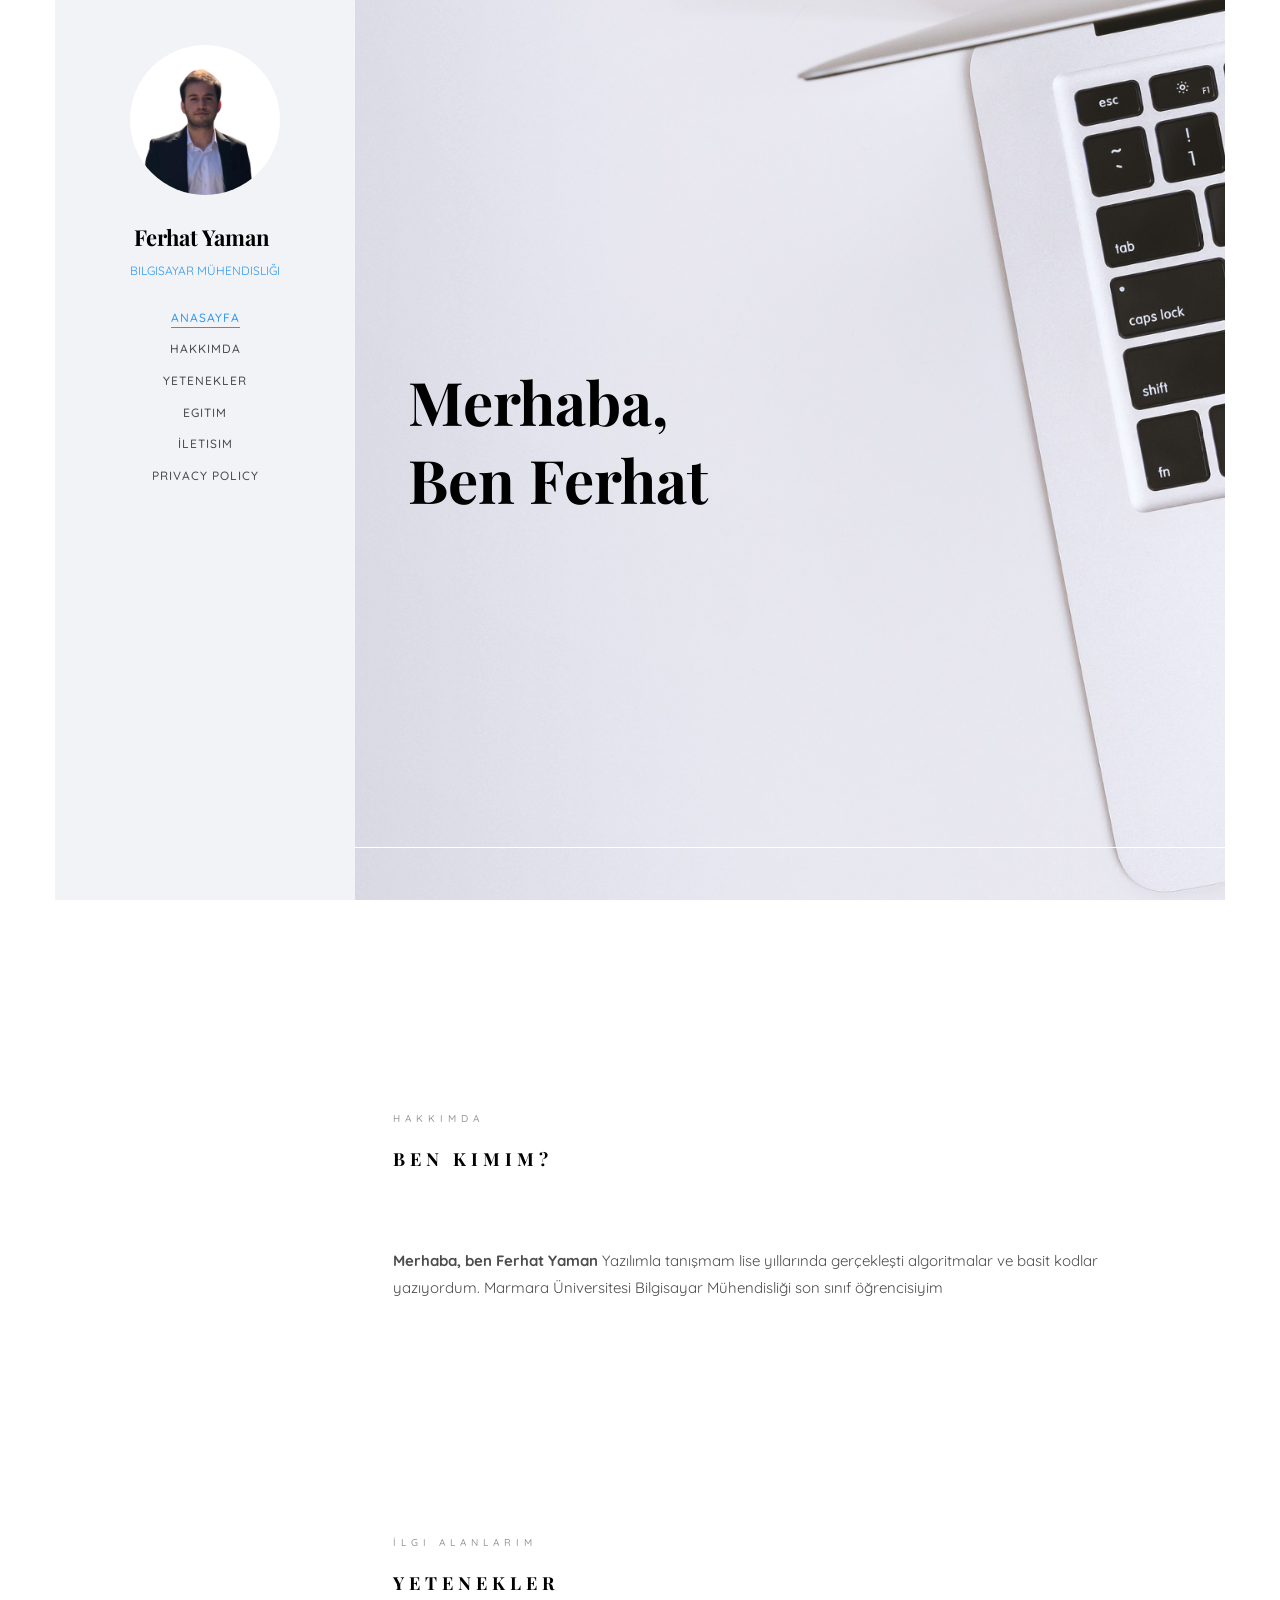
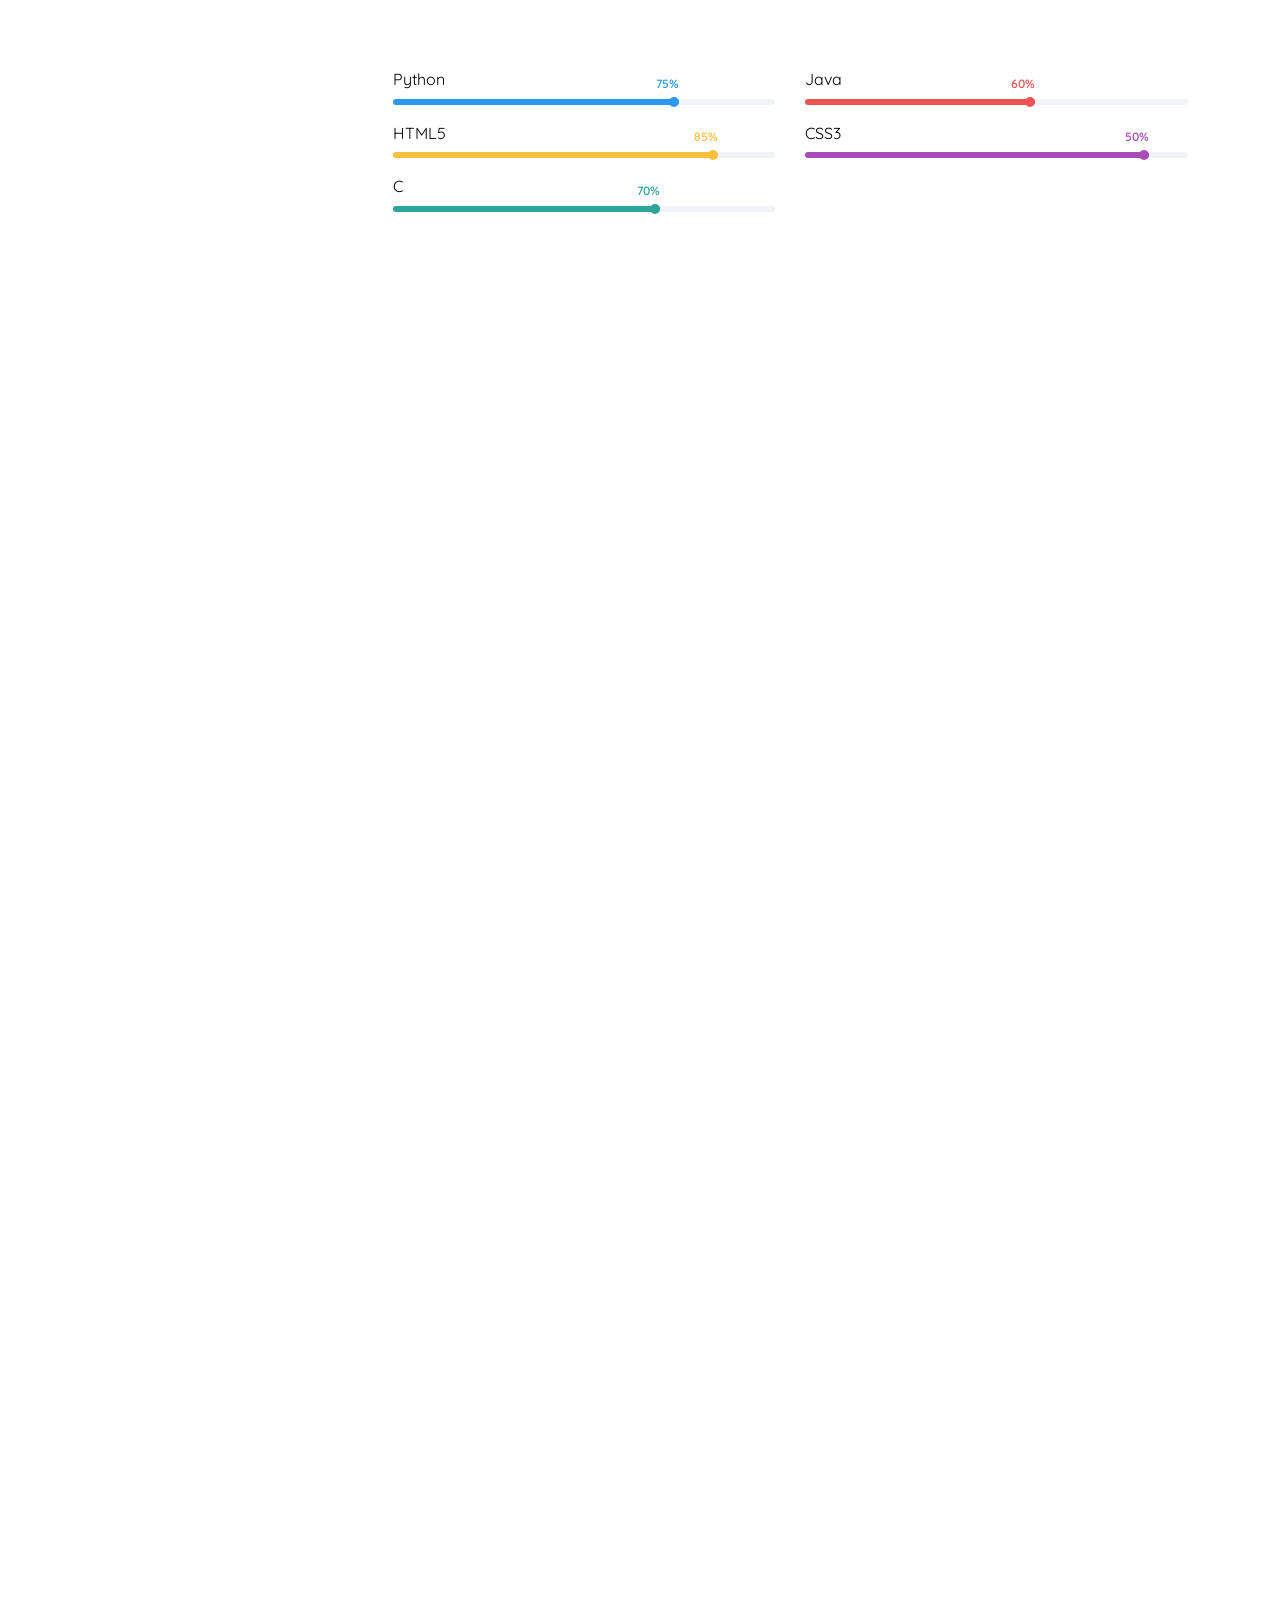
==== commit ca9082dc: "update" ====
--- a/index.html
+++ b/index.html
@@ -63,6 +63,7 @@
 						<li><a href="#" data-nav-section="work">Work</a></li> -->
 						<!-- <li><a href="#" data-nav-section="blog">Blog</a></li> -->
 						<li><a href="#" data-nav-section="contact">İletisim</a></li>
+						<li><a href="#" data-nav-section="privacy">Privacy Policy</a></li>
 					</ul>
 				</div>
 			</nav>
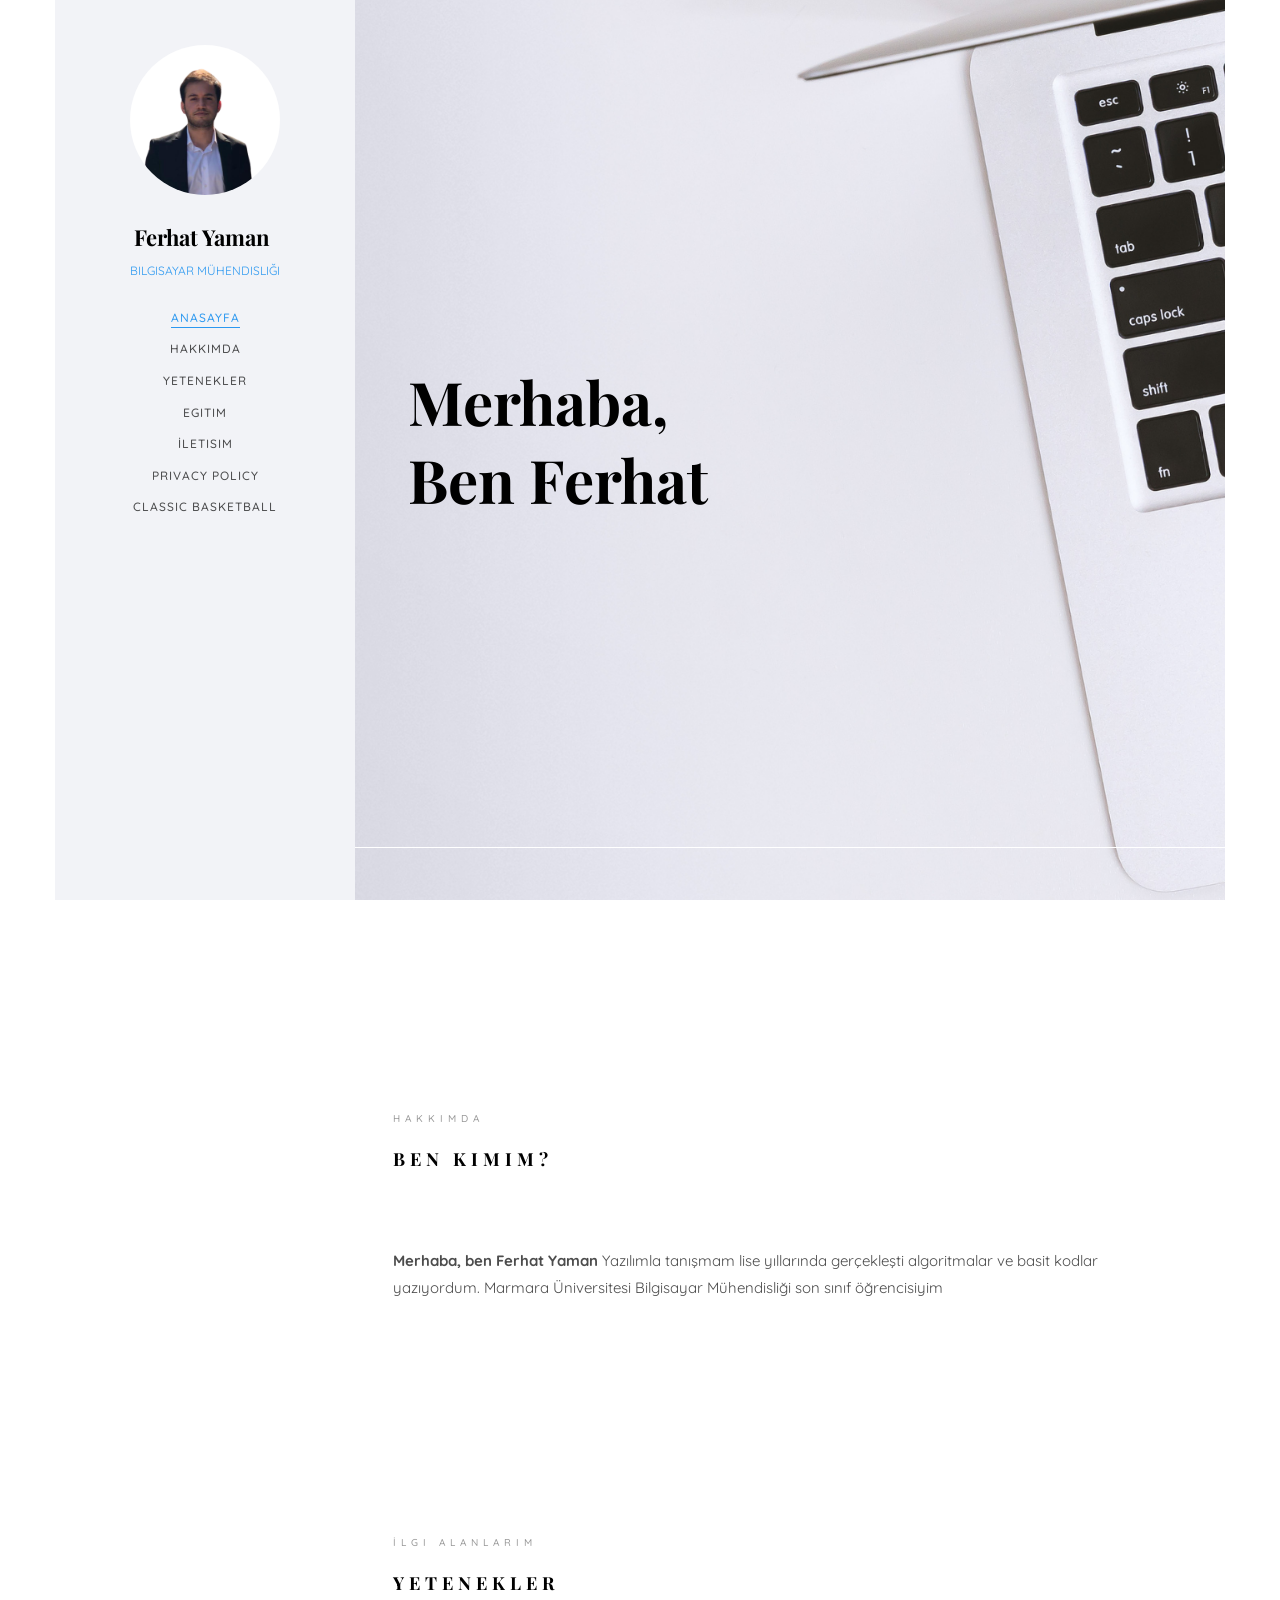
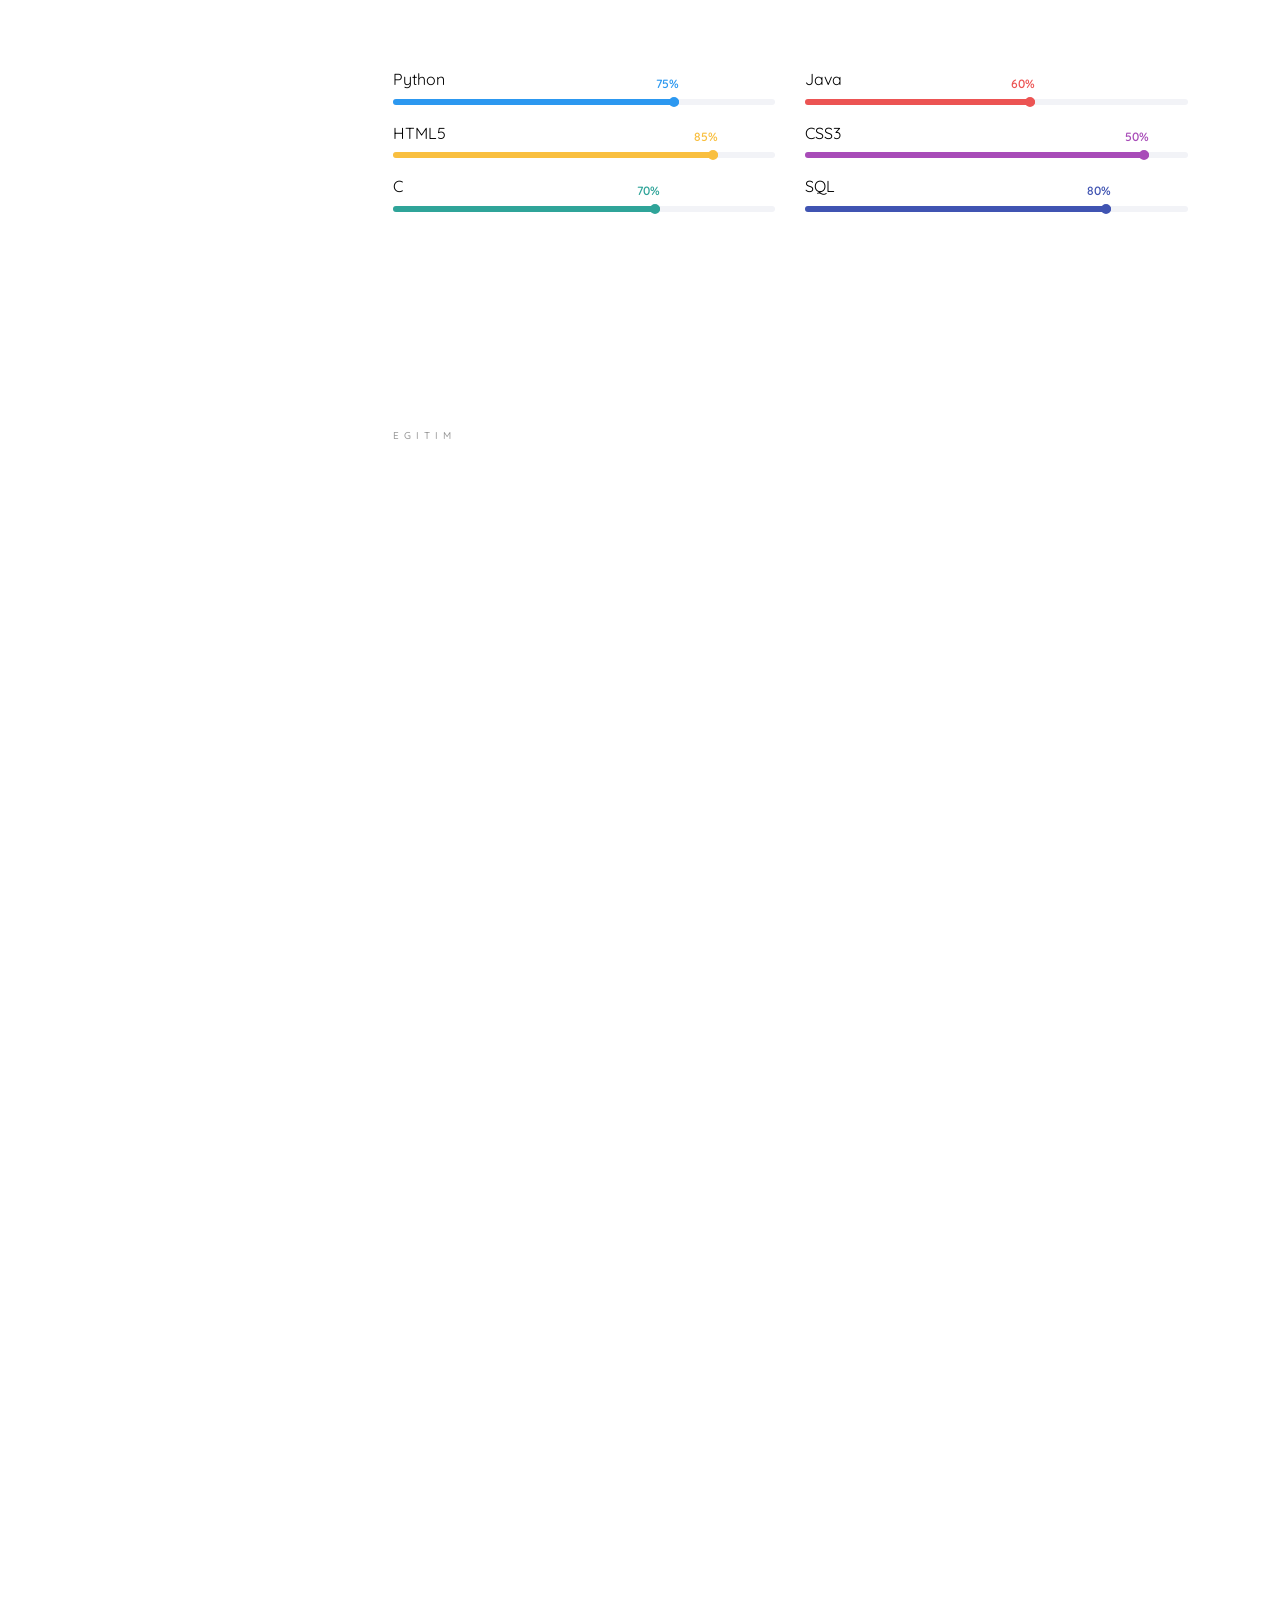
==== commit 468fb590: "update" ====
--- a/index.html
+++ b/index.html
@@ -64,6 +64,7 @@
 						<!-- <li><a href="#" data-nav-section="blog">Blog</a></li> -->
 						<li><a href="#" data-nav-section="contact">İletisim</a></li>
 						<li><a href="#" data-nav-section="privacy">Privacy Policy</a></li>
+						<li><a href="classicbasketball.html">Classic Basketball</a></li>
 					</ul>
 				</div>
 			</nav>
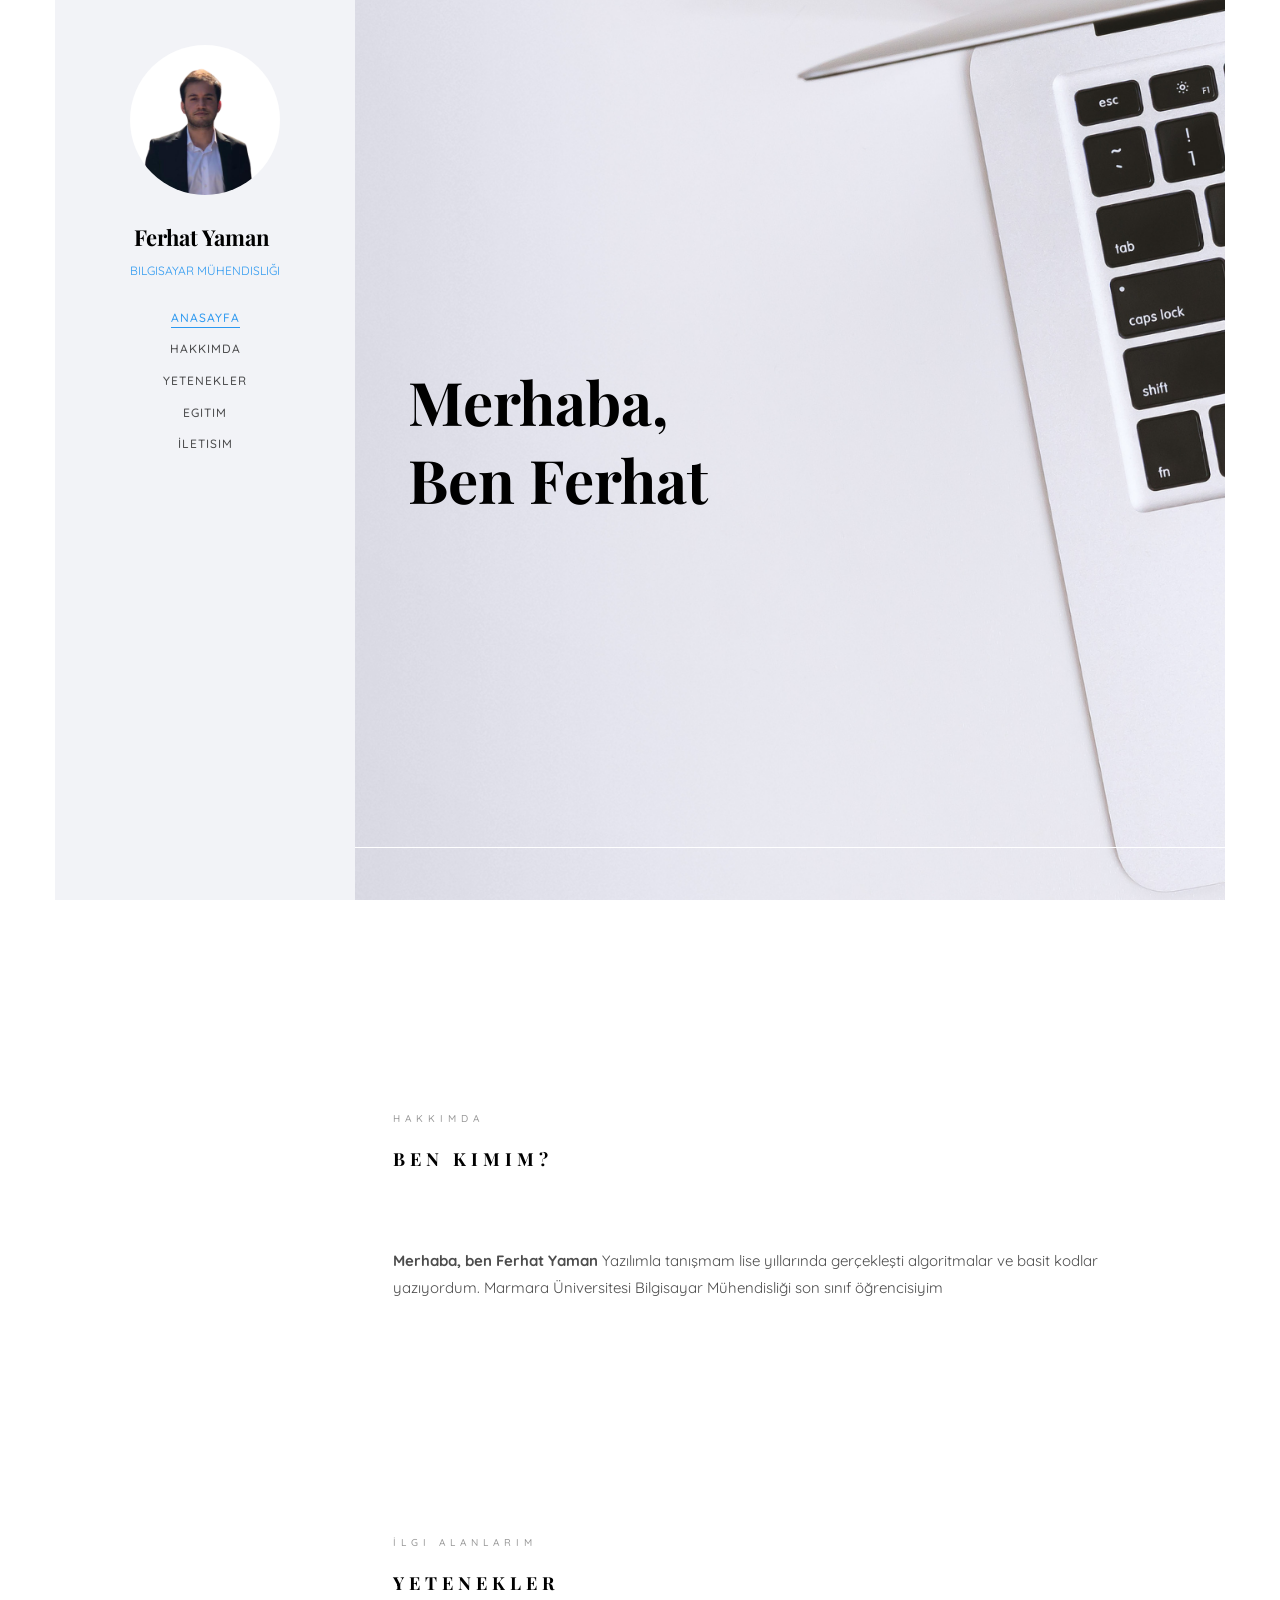
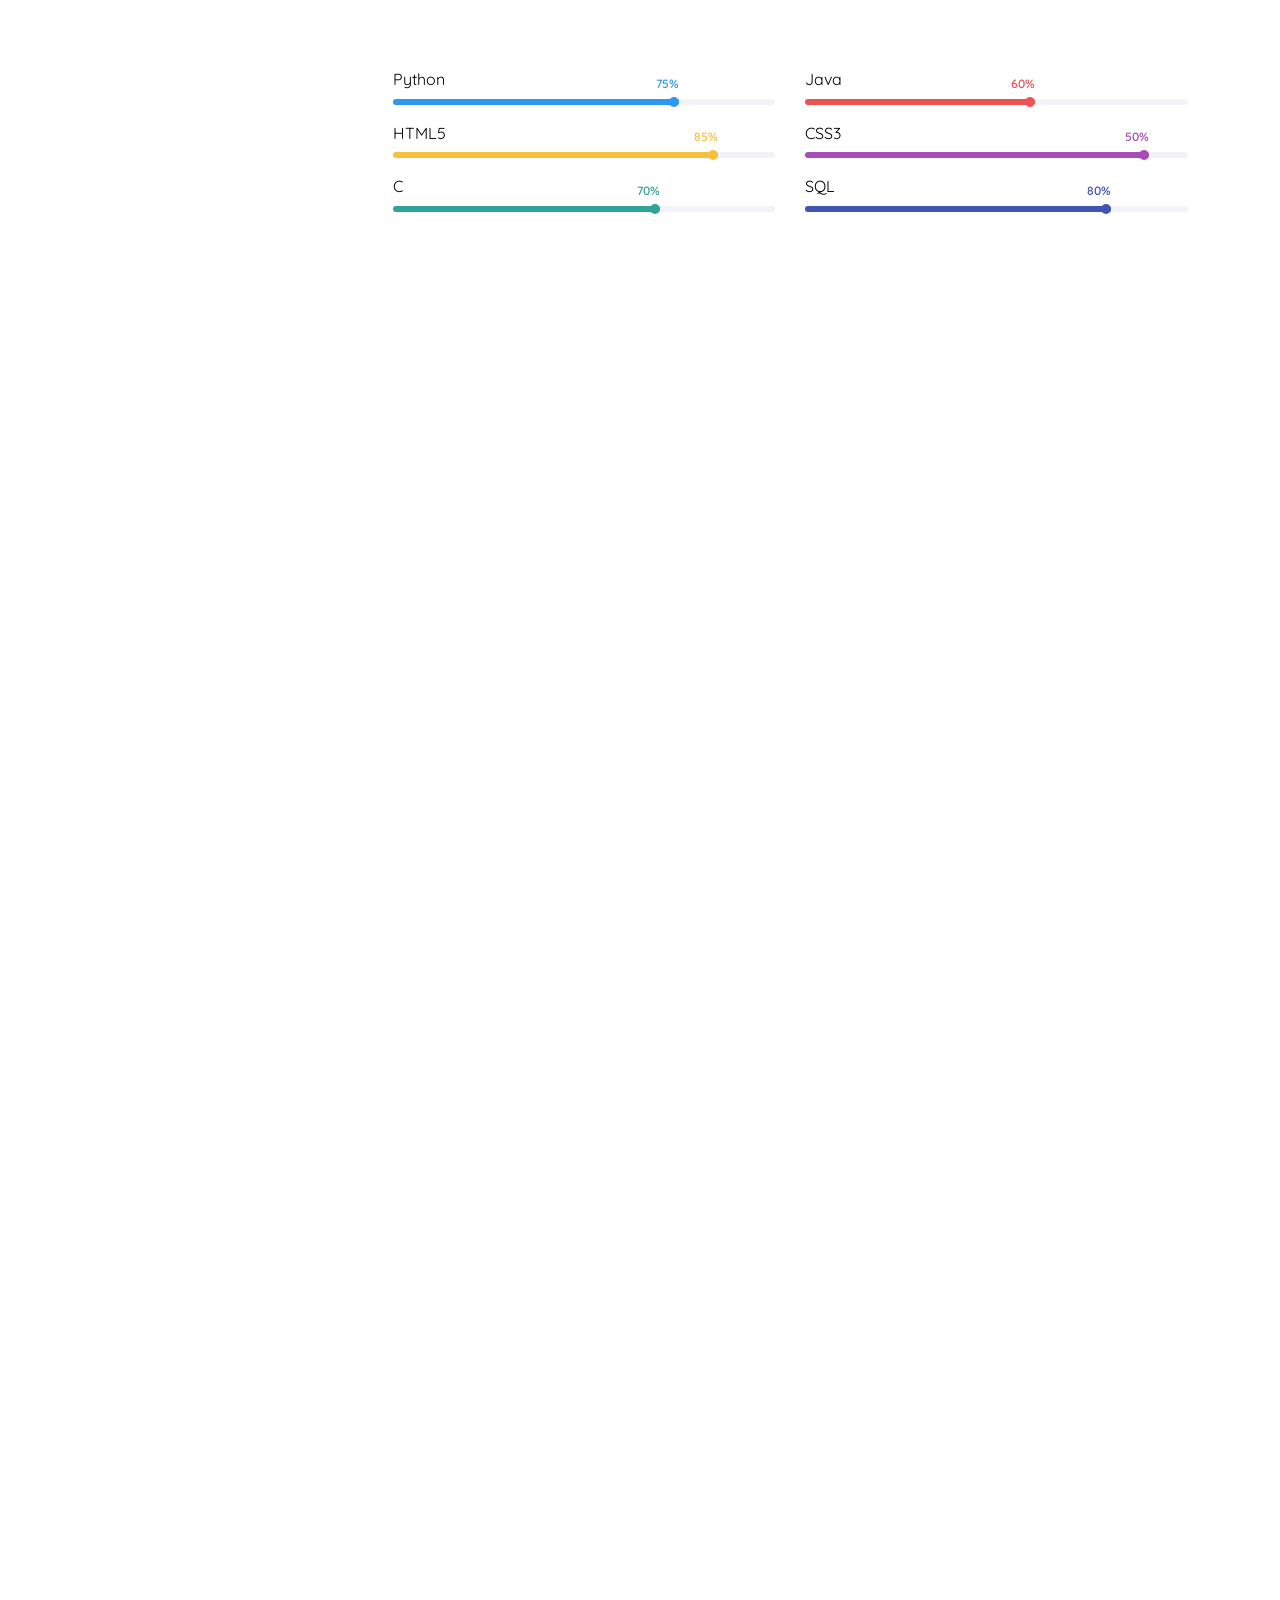
==== commit 3494d43d: "update" ====
--- a/index.html
+++ b/index.html
@@ -63,8 +63,6 @@
 						<li><a href="#" data-nav-section="work">Work</a></li> -->
 						<!-- <li><a href="#" data-nav-section="blog">Blog</a></li> -->
 						<li><a href="#" data-nav-section="contact">İletisim</a></li>
-						<li><a href="#" data-nav-section="privacy">Privacy Policy</a></li>
-						<li><a href="classicbasketball.html">Classic Basketball</a></li>
 					</ul>
 				</div>
 			</nav>
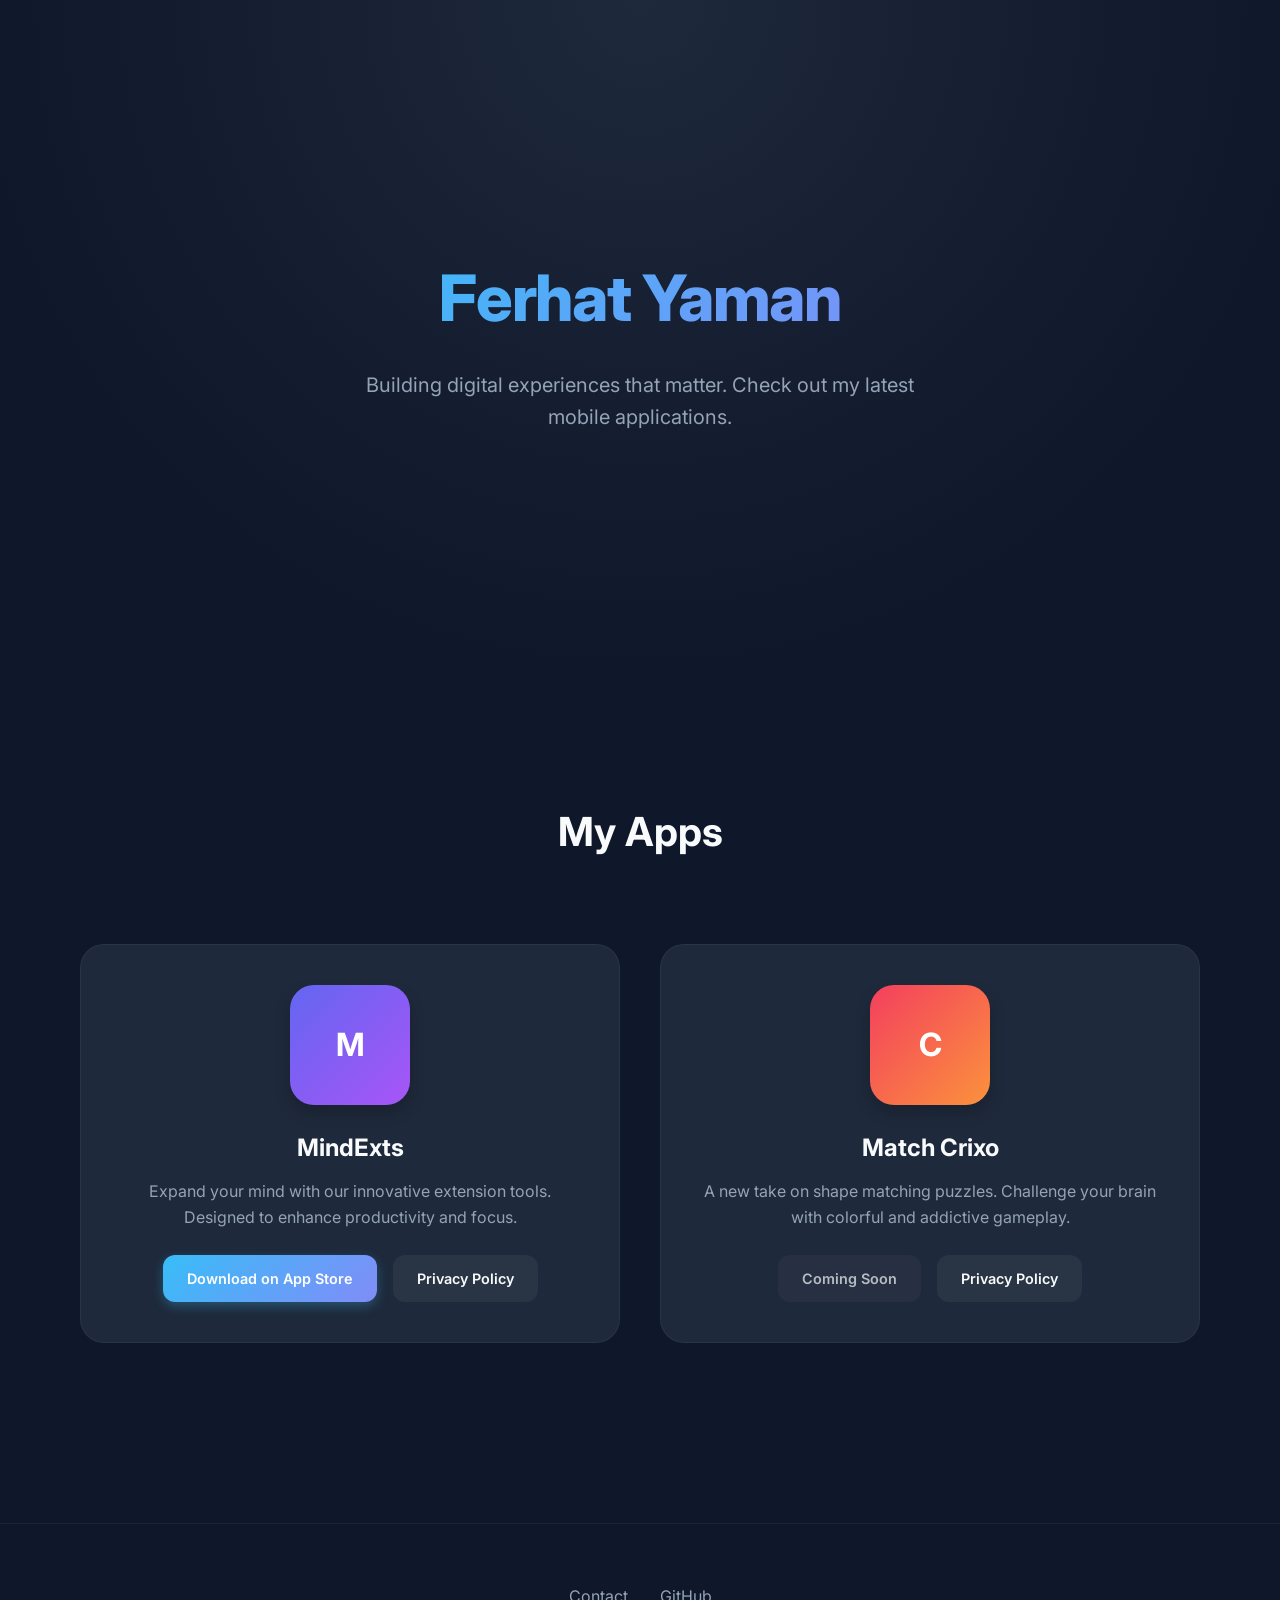
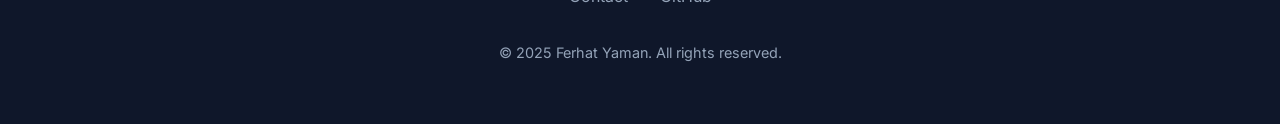
==== commit cbd68ab5: "update" ====
--- a/index.html
+++ b/index.html
@@ -1,370 +1,77 @@
-<!DOCTYPE HTML>
-<html>
-	<head>
-	<meta charset="utf-8">
-	<meta http-equiv="X-UA-Compatible" content="IE=edge">
-	<title>Ferhat Yaman</title>
-	<meta name="viewport" content="width=device-width, initial-scale=1">
-	<meta name="description" content="" />
-	<meta name="keywords" content="" />
-	<meta name="author" content="" />
+<!DOCTYPE html>
+<html lang="en">
 
-  
+<head>
+	<meta charset="UTF-8">
+	<meta name="viewport" content="width=device-width, initial-scale=1.0">
+	<title>Ferhat Yaman - Mobile Apps</title>
+	<meta name="description"
+		content="Portfolio of Ferhat Yaman, featuring mobile applications MindExts and Match Crixo.">
+	<link rel="stylesheet" href="css/style.css">
+	<link href="https://fonts.googleapis.com/css2?family=Inter:wght@300;400;600;700;800&display=swap" rel="stylesheet">
+	<!-- Favicon -->
+	<link rel="shortcut icon" href="favicon.ico">
+</head>
 
-	<!-- Place favicon.ico and apple-touch-icon.png in the root directory -->
-	<link rel="shortcut icon" href="favicon.ico">
+<body>
 
-	<link href="https://fonts.googleapis.com/css?family=Quicksand:300,400,500,700" rel="stylesheet">
-	<link href="https://fonts.googleapis.com/css?family=Playfair+Display:400,400i,700" rel="stylesheet">
-	
-	<!-- Animate.css -->
-	<link rel="stylesheet" href="css/animate.css">
-	<!-- Icomoon Icon Fonts-->
-	<link rel="stylesheet" href="css/icomoon.css">
-	<!-- Bootstrap  -->
-	<link rel="stylesheet" href="css/bootstrap.css">
-	<!-- Flexslider  -->
-	<link rel="stylesheet" href="css/flexslider.css">
-	<!-- Flaticons  -->
-	<link rel="stylesheet" href="fonts/flaticon/font/flaticon.css">
-	<!-- Owl Carousel -->
-	<link rel="stylesheet" href="css/owl.carousel.min.css">
-	<link rel="stylesheet" href="css/owl.theme.default.min.css">
-	<!-- Theme style  -->
-	<link rel="stylesheet" href="css/style.css">
+	<!-- Hero Section -->
+	<section class="hero">
+		<div class="container">
+			<h1>Ferhat Yaman</h1>
+			<p>Building digital experiences that matter. Check out my latest mobile applications.</p>
+		</div>
+	</section>
 
-	<!-- Modernizr JS -->
-	<script src="js/modernizr-2.6.2.min.js"></script>
-	<!-- FOR IE9 below -->
-	<!--[if lt IE 9]>
-	<script src="js/respond.min.js"></script>
-	<![endif]-->
+	<!-- Apps Section -->
+	<section class="apps-section">
+		<div class="container">
+			<h2 class="section-title">My Apps</h2>
 
-	</head>
-	<body>
-	<div id="colorlib-page">
-		<div class="container-wrap">
-		<a href="#" class="js-colorlib-nav-toggle colorlib-nav-toggle" data-toggle="collapse" data-target="#navbar" aria-expanded="false" aria-controls="navbar"><i></i></a>
-		<aside id="colorlib-aside" role="complementary" class="border js-fullheight">
-			<div class="text-center">
-				<div class="author-img" style="background-image: url(images/pp.png);"></div>
-				<h1 id="colorlib-logo"><a href="index.html">Ferhat Yaman</a></h1>
-				<span class="position"><a href="#">Bilgisayar Mühendisliği</a></span>
-			</div>
-			<nav id="colorlib-main-menu" role="navigation" class="navbar">
-				<div id="navbar" class="collapse">
-					<ul>
-						<li class="active"><a href="#" data-nav-section="home">Anasayfa</a></li>
-						<li><a href="#" data-nav-section="about">Hakkımda</a></li>
-						<!-- <li><a href="#" data-nav-section="services">Services</a></li> -->
-						<li><a href="#" data-nav-section="skills">Yetenekler</a></li>
-						<li><a href="#" data-nav-section="education">Egitim</a></li>
-						<!-- <li><a href="#" data-nav-section="experience">Experience</a></li>
-						<li><a href="#" data-nav-section="work">Work</a></li> -->
-						<!-- <li><a href="#" data-nav-section="blog">Blog</a></li> -->
-						<li><a href="#" data-nav-section="contact">İletisim</a></li>
-					</ul>
-				</div>
-			</nav>
-
-			<div class="colorlib-footer">
-				
-				<!-- <ul>
-					<li><a href="#"><i class="icon-facebook2"></i></a></li>
-					<li><a href="#"><i class="icon-twitter2"></i></a></li>
-					<li><a href="#"><i class="icon-instagram"></i></a></li>
-					<li><a href="#"><i class="icon-linkedin2"></i></a></li>
-				</ul> -->
-			</div>
-
-		</aside>
-
-		<div id="colorlib-main">
-			<section id="colorlib-hero" class="js-fullheight" data-section="home">
-				<div class="flexslider js-fullheight">
-					<ul class="slides">
-				   	 	<li style="background-image: url(images/gri_bg.png);">
-				   		<div class="overlay"></div>
-				   		<div class="container-fluid">
-				   			<div class="row">
-					   			<div class="col-md-6 col-md-offset-3 col-md-pull-3 col-sm-12 col-xs-12 js-fullheight slider-text">
-					   				<div class="slider-text-inner js-fullheight">
-					   					<div class="desc">
-						   					<h1>Merhaba, Ben Ferhat</h1>
-												<!-- <p><a class="btn btn-primary btn-learn">Download CV <i class="icon-download4"></i></a></p> -->
-											</div>
-					   				</div>
-					   			</div>
-					   		</div>
-				   		</div>
-				   	</li>
-				  	</ul>
-			  	</div>
-			</section>
-
-			<section class="colorlib-about" data-section="about">
-				<div class="colorlib-narrow-content">
-					<div class="row">
-						<div class="col-md-12">
-							<div class="row row-bottom-padded-sm animate-box" data-animate-effect="fadeInLeft">
-								<div class="col-md-12">
-									<div class="about-desc">
-										<span class="heading-meta">Hakkımda</span>
-										<h2 class="colorlib-heading">Ben Kimim?</h2>
-										<p><strong>Merhaba, ben Ferhat Yaman</strong> Yazılımla tanışmam lise yıllarında gerçekleşti algoritmalar ve basit kodlar yazıyordum. Marmara Üniversitesi 
-											Bilgisayar Mühendisliği son sınıf öğrencisiyim </p>
-										
-									</div>
-								</div>
-							</div>
-						</div>
+			<div class="apps-grid">
+				<!-- MindExts Card -->
+				<div class="app-card">
+					<div class="app-icon"
+						style="background: linear-gradient(135deg, #6366f1, #a855f7); display: flex; align-items: center; justify-content: center; font-size: 2rem; font-weight: bold; color: white;">
+						M</div>
+					<h3 class="app-title">MindExts</h3>
+					<p class="app-desc">Expand your mind with our innovative extension tools. Designed to enhance
+						productivity and focus.</p>
+					<div class="app-links">
+						<a href="https://apps.apple.com/us/app/mindexts/id6755360338" class="btn btn-primary"
+							target="_blank">Download on App Store</a>
+						<a href="PrivacyPolicy.html" class="btn btn-secondary">Privacy Policy</a>
 					</div>
 				</div>
-			</section>
 
-			<section class="colorlib-skills" data-section="skills">
-				<div class="colorlib-narrow-content">
-					<div class="row">
-						<div class="col-md-6 col-md-offset-3 col-md-pull-3 animate-box" data-animate-effect="fadeInLeft">
-							<span class="heading-meta">İlgi Alanlarım</span>
-							<h2 class="colorlib-heading animate-box">Yetenekler</h2>
-						</div>
-					</div>
-					<div class="row">
-						
-						<div class="col-md-6 animate-box" data-animate-effect="fadeInLeft">
-							<div class="progress-wrap">
-								<h3>Python</h3>
-								<div class="progress">
-								 	<div class="progress-bar color-1" role="progressbar" aria-valuenow="75"
-								  	aria-valuemin="0" aria-valuemax="100" style="width:75%">
-								    <span>75%</span>
-								  	</div>
-								</div>
-							</div>
-						</div>
-						<div class="col-md-6 animate-box" data-animate-effect="fadeInRight">
-							<div class="progress-wrap">
-								<h3>Java</h3>
-								<div class="progress">
-								 	<div class="progress-bar color-2" role="progressbar" aria-valuenow="60"
-								  	aria-valuemin="0" aria-valuemax="100" style="width:60%">
-								    <span>60%</span>
-								  	</div>
-								</div>
-							</div>
-						</div>
-						<div class="col-md-6 animate-box" data-animate-effect="fadeInLeft">
-							<div class="progress-wrap">
-								<h3>HTML5</h3>
-								<div class="progress">
-								 	<div class="progress-bar color-3" role="progressbar" aria-valuenow="85"
-								  	aria-valuemin="0" aria-valuemax="100" style="width:85%">
-								    <span>85%</span>
-								  	</div>
-								</div>
-							</div>
-						</div>
-						<div class="col-md-6 animate-box" data-animate-effect="fadeInRight">
-							<div class="progress-wrap">
-								<h3>CSS3</h3>
-								<div class="progress">
-								 	<div class="progress-bar color-4" role="progressbar" aria-valuenow="90"
-								  	aria-valuemin="0" aria-valuemax="100" style="width:90%">
-								    <span>50%</span>
-								  	</div>
-								</div>
-							</div>
-						</div>
-						<div class="col-md-6 animate-box" data-animate-effect="fadeInLeft">
-							<div class="progress-wrap">
-								<h3>C</h3>
-								<div class="progress">
-								 	<div class="progress-bar color-5" role="progressbar" aria-valuenow="70"
-								  	aria-valuemin="0" aria-valuemax="100" style="width:70%">
-								    <span>70%</span>
-								  	</div>
-								</div>
-							</div>
-						</div>
-						<div class="col-md-6 animate-box" data-animate-effect="fadeInRight">
-							<div class="progress-wrap">
-								<h3>SQL</h3>
-								<div class="progress">
-								 	<div class="progress-bar color-6" role="progressbar" aria-valuenow="80"
-								  	aria-valuemin="0" aria-valuemax="100" style="width:80%">
-								    <span>80%</span>
-								  	</div>
-								</div>
-							</div>
-						</div>
+				<!-- Match Crixo Card -->
+				<div class="app-card">
+					<div class="app-icon"
+						style="background: linear-gradient(135deg, #f43f5e, #fb923c); display: flex; align-items: center; justify-content: center; font-size: 2rem; font-weight: bold; color: white;">
+						C</div>
+					<h3 class="app-title">Match Crixo</h3>
+					<p class="app-desc">A new take on shape matching puzzles. Challenge your brain with colorful and
+						addictive gameplay.</p>
+					<div class="app-links">
+						<span class="btn btn-secondary" style="cursor: default; opacity: 0.7;">Coming Soon</span>
+						<a href="matchcrixo/PrivacyPolicy/index.html" class="btn btn-secondary">Privacy Policy</a>
 					</div>
 				</div>
-			</section>
+			</div>
+		</div>
+	</section>
 
-			<section class="colorlib-education" data-section="education">
-				<div class="colorlib-narrow-content">
-					<div class="row">
-						<div class="col-md-6 col-md-offset-3 col-md-pull-3 animate-box" data-animate-effect="fadeInLeft">
-							<span class="heading-meta">Egitim</span>
-							<h2 class="colorlib-heading animate-box">Egitim</h2>
-						</div>
-					</div>
-					<div class="row">
-						<div class="col-md-12 animate-box" data-animate-effect="fadeInLeft">
-							<div class="fancy-collapse-panel">
-								<div class="panel-group" id="accordion" role="tablist" aria-multiselectable="true">
-									<div class="panel panel-default">
-									    <div class="panel-heading" role="tab" id="headingOne">
-									        <h4 class="panel-title">
-									            <a data-toggle="collapse" data-parent="#accordion" href="#collapseOne" aria-expanded="true" aria-controls="collapseOne">Lısans - Bilgisayar Muhendisligi
-									            </a>
-									        </h4>
-									    </div>
-									    <div id="collapseOne" class="panel-collapse collapse in" role="tabpanel" aria-labelledby="headingOne">
-									         <div class="panel-body">
-									            <div class="row">
-										      		<div>
-														<p>Marmara Üniversitesi Bilgisayar Mühendisliği</p>
-										      		</div>
-										      		
-										      	</div>
-									         </div>
-									    </div>
-									</div>
-								</div>
-							</div>
-						</div>
-					</div>
-				</div>
-			</section>
+	<!-- Footer -->
+	<footer class="site-footer">
+		<div class="container">
+			<div class="footer-links">
+				<a href="mailto:ferhat.yyaman@gmail.com">Contact</a>
+				<a href="https://github.com/ferhatyyaman">GitHub</a>
+			</div>
+			<p class="copyright">&copy; 2025 Ferhat Yaman. All rights reserved.</p>
+		</div>
+	</footer>
 
-			
+</body>
 
-			<section class="colorlib-contact" data-section="contact">
-				<div class="colorlib-narrow-content">
-					<div class="row">
-						<div class="col-md-6 col-md-offset-3 col-md-pull-3 animate-box" data-animate-effect="fadeInLeft">
-							<span class="heading-meta">Bana Ulasabilirsiniz</span>
-							<h2 class="colorlib-heading">İletisim</h2>
-						</div>
-					</div>
-					<div class="row">
-						<div class="col-md-5">
-							<div class="colorlib-feature colorlib-feature-sm animate-box" data-animate-effect="fadeInLeft">
-								<div class="colorlib-icon">
-									<i class="icon-mail5"></i>
-								</div>
-								<div class="colorlib-text">
-									<p><a href="mailto:ferhat.yyaman@gmail.com">Ferhat.yyaman@gmail.com</a></p>
-								</div>
-							</div>
-
-							<div class="colorlib-feature colorlib-feature-sm animate-box" data-animate-effect="fadeInLeft">
-								<div class="colorlib-icon">
-									<i class="icon-github"></i>
-								</div>
-								<div class="colorlib-text">
-									<p><a href="https://github.com/ferhatyyaman">Github</a></p>
-								</div>
-							</div>
-
-							<div class="colorlib-feature colorlib-feature-sm animate-box" data-animate-effect="fadeInLeft">
-								<div class="colorlib-icon">
-									<i class="icon-phone"></i>
-								</div>
-								<div class="colorlib-text">
-									<p><a href="tel://">+90 546 876 3572</a></p>
-								</div>
-							</div>
-
-							<div class="colorlib-feature colorlib-feature-sm animate-box" data-animate-effect="fadeInLeft">
-								<div class="colorlib-icon">
-									<i class="icon-map"></i>
-								</div>
-								<div class="colorlib-text">
-									<p>Istanbul/Turkiye</p>
-								</div>
-							</div>
-							
-							</div>
-
-						</div>
-						
-						</div>
-					</div>
-				</div>
-			</section>
-
-			<section class="colorlib-about" data-section="privacy">
-				<div class="colorlib-narrow-content">
-					<div class="row">
-						<div class="col-md-12">
-							<div class="row row-bottom-padded-sm animate-box" data-animate-effect="fadeInLeft">
-								<div class="col-md-12">
-									<div class="about-desc">
-										<span class="heading-meta">Privacy Policy</span>
-										<h2 class="colorlib-heading">Privacy Policy for Classic Basketball</h2>
-										
-										<p class="effective-date" style="color: #666; font-style: italic; margin-bottom: 20px;"><strong>Effective Date:</strong> November 15, 2025</p>
-										
-										<p>Classic Basketball ("we", "our", or "the app") respects your privacy. This Privacy Policy explains how we handle your information.</p>
-										
-										<div style="margin-top: 30px;">
-											<h3 style="font-size: 1.4em; margin-top: 25px; margin-bottom: 15px;">1. Information We Collect</h3>
-											<p>We do not collect, store, or share any personal information from users.</p>
-										</div>
-										
-										<div style="margin-top: 30px;">
-											<h3 style="font-size: 1.4em; margin-top: 25px; margin-bottom: 15px;">2. Third-Party Services</h3>
-											<p>Our app does not use third-party services that collect user data.</p>
-										</div>
-										
-										<div style="margin-top: 30px;">
-											<h3 style="font-size: 1.4em; margin-top: 25px; margin-bottom: 15px;">3. Children's Privacy</h3>
-											<p>Classic Basketball is suitable for all ages. Since we do not collect data, it is safe for children to use.</p>
-										</div>
-										
-										<div style="margin-top: 30px;">
-											<h3 style="font-size: 1.4em; margin-top: 25px; margin-bottom: 15px;">4. Changes to This Privacy Policy</h3>
-											<p>We may update this Privacy Policy occasionally. Any changes will be posted on this page with an updated effective date.</p>
-										</div>
-										
-										<div style="margin-top: 30px; padding-top: 20px; border-top: 1px solid #eee;">
-											<h3 style="font-size: 1.4em; margin-top: 25px; margin-bottom: 15px;">5. Contact Us</h3>
-											<p>If you have questions about this Privacy Policy, you can contact us at: <a href="mailto:ferhat.yyaman@gmail.com">ferhat.yyaman@gmail.com</a></p>
-										</div>
-									</div>
-								</div>
-							</div>
-						</div>
-					</div>
-				</div>
-			</section>
-
-		</div><!-- end:colorlib-main -->
-	</div><!-- end:container-wrap -->
-	</div><!-- end:colorlib-page -->
-
-	<!-- jQuery -->
-	<script src="js/jquery.min.js"></script>
-	<!-- jQuery Easing -->
-	<script src="js/jquery.easing.1.3.js"></script>
-	<!-- Bootstrap -->
-	<script src="js/bootstrap.min.js"></script>
-	<!-- Waypoints -->
-	<script src="js/jquery.waypoints.min.js"></script>
-	<!-- Flexslider -->
-	<script src="js/jquery.flexslider-min.js"></script>
-	<!-- Owl carousel -->
-	<script src="js/owl.carousel.min.js"></script>
-	<!-- Counters -->
-	<script src="js/jquery.countTo.js"></script>
-	
-	
-	<!-- MAIN JS -->
-	<script src="js/main.js"></script>
-
-	</body>
-</html>
-
+</html>
--- a/css/style.css
+++ b/css/style.css
@@ -1,1431 +1,262 @@
-@font-face {
-  font-family: 'icomoon';
-  src: url("../fonts/icomoon/icomoon.eot?srf3rx");
-  src: url("../fonts/icomoon/icomoon.eot?srf3rx#iefix") format("embedded-opentype"), url("../fonts/icomoon/icomoon.ttf?srf3rx") format("truetype"), url("../fonts/icomoon/icomoon.woff?srf3rx") format("woff"), url("../fonts/icomoon/icomoon.svg?srf3rx#icomoon") format("svg");
-  font-weight: normal;
-  font-style: normal; }
-
-/* =======================================================
-*
-* 	Template Style 
-*	Edit this section
-*
-* ======================================================= */
+:root {
+    --bg-color: #0f172a;
+    --card-bg: #1e293b;
+    --text-primary: #f8fafc;
+    --text-secondary: #94a3b8;
+    --accent-color: #38bdf8;
+    --accent-hover: #0ea5e9;
+    --gradient-start: #38bdf8;
+    --gradient-end: #818cf8;
+    --font-family: 'Inter', -apple-system, BlinkMacSystemFont, sans-serif;
+}
+
+* {
+    margin: 0;
+    padding: 0;
+    box-sizing: border-box;
+}
+
 body {
-  font-family: "Quicksand", Arial, sans-serif;
-  font-weight: 400;
-  font-size: 15px;
-  line-height: 1.8;
-  color: rgba(0, 0, 0, 0.7); }
-  @media screen and (max-width: 992px) {
-    body {
-      font-size: 16px; } }
+    font-family: var(--font-family);
+    background-color: var(--bg-color);
+    color: var(--text-primary);
+    line-height: 1.6;
+    -webkit-font-smoothing: antialiased;
+}
 
 a {
-  color: #2c98f0;
-  -webkit-transition: 0.5s;
-  -o-transition: 0.5s;
-  transition: 0.5s; }
-  a:hover, a:active, a:focus {
-    color: #2c98f0;
-    outline: none;
-    text-decoration: none !important; }
-
-p {
-  margin-bottom: 1.5em; }
-
-h1, h2, h3, h4, h5, h6 {
-  color: #000;
-  font-family: "Playfair Display", Georgia, serif;
-  font-weight: 400;
-  margin: 0 0 30px 0; }
-
-figure {
-  margin-bottom: 2.5em;
-  float: left;
-  width: 100%; }
-  figure figcaption {
-    font-size: 16px;
-    width: 80%;
-    margin: 20px auto 0px auto;
-    color: #b3b3b3;
+    text-decoration: none;
+    color: inherit;
+    transition: color 0.3s ease;
+}
+
+/* Layout */
+.container {
+    max-width: 1200px;
+    margin: 0 auto;
+    padding: 0 20px;
+}
+
+/* Hero Section */
+.hero {
+    min-height: 80vh;
+    display: flex;
+    flex-direction: column;
+    justify-content: center;
+    align-items: center;
+    text-align: center;
+    padding: 100px 20px;
+    background: radial-gradient(circle at top center, #1e293b 0%, #0f172a 70%);
+}
+
+.hero h1 {
+    font-size: 4rem;
+    font-weight: 800;
+    margin-bottom: 20px;
+    background: linear-gradient(135deg, var(--gradient-start), var(--gradient-end));
+    -webkit-background-clip: text;
+    -webkit-text-fill-color: transparent;
+    letter-spacing: -0.02em;
+}
+
+.hero p {
+    font-size: 1.25rem;
+    color: var(--text-secondary);
+    max-width: 600px;
+    margin-bottom: 40px;
+}
+
+/* Apps Grid */
+.apps-section {
+    padding: 80px 0;
+}
+
+.section-title {
+    text-align: center;
+    font-size: 2.5rem;
+    margin-bottom: 60px;
+    font-weight: 700;
+}
+
+.apps-grid {
+    display: grid;
+    grid-template-columns: repeat(auto-fit, minmax(300px, 1fr));
+    gap: 40px;
+    padding: 20px;
+}
+
+.app-card {
+    background: var(--card-bg);
+    border-radius: 24px;
+    padding: 40px;
+    transition: transform 0.3s ease, box-shadow 0.3s ease;
+    border: 1px solid rgba(255, 255, 255, 0.05);
+    display: flex;
+    flex-direction: column;
+    align-items: center;
+    text-align: center;
+}
+
+.app-card:hover {
+    transform: translateY(-10px);
+    box-shadow: 0 20px 40px rgba(0, 0, 0, 0.3);
+    border-color: rgba(56, 189, 248, 0.3);
+}
+
+.app-icon {
+    width: 120px;
+    height: 120px;
+    border-radius: 24px;
+    margin-bottom: 24px;
+    object-fit: cover;
+    background: #334155; /* Placeholder */
+    box-shadow: 0 8px 16px rgba(0, 0, 0, 0.2);
+}
+
+.app-title {
+    font-size: 1.5rem;
+    font-weight: 700;
+    margin-bottom: 12px;
+}
+
+.app-desc {
+    color: var(--text-secondary);
+    margin-bottom: 24px;
+    flex-grow: 1;
+}
+
+.app-links {
+    display: flex;
+    gap: 16px;
+    flex-wrap: wrap;
+    justify-content: center;
+}
+
+.btn {
+    padding: 12px 24px;
+    border-radius: 12px;
+    font-weight: 600;
+    font-size: 0.9rem;
+    transition: all 0.3s ease;
+}
+
+.btn-primary {
+    background: linear-gradient(135deg, var(--gradient-start), var(--gradient-end));
+    color: white;
+    box-shadow: 0 4px 12px rgba(56, 189, 248, 0.3);
+}
+
+.btn-primary:hover {
+    opacity: 0.9;
+    transform: translateY(-2px);
+}
+
+.btn-secondary {
+    background: rgba(255, 255, 255, 0.05);
+    color: var(--text-primary);
+}
+
+.btn-secondary:hover {
+    background: rgba(255, 255, 255, 0.1);
+}
+
+/* Privacy Policy Pages */
+.privacy-container {
+    max-width: 800px;
+    margin: 0 auto;
+    padding: 60px 20px;
+}
+
+.privacy-header {
+    text-align: center;
+    margin-bottom: 60px;
+    padding-bottom: 40px;
+    border-bottom: 1px solid rgba(255, 255, 255, 0.1);
+}
+
+.privacy-header h1 {
+    font-size: 2.5rem;
+    margin-bottom: 16px;
+    background: linear-gradient(135deg, var(--gradient-start), var(--gradient-end));
+    -webkit-background-clip: text;
+    -webkit-text-fill-color: transparent;
+}
+
+.effective-date {
+    color: var(--text-secondary);
     font-style: italic;
-    font-family: "Quicksand", Arial, sans-serif; }
-    @media screen and (max-width: 480px) {
-      figure figcaption {
-        width: 100%; } }
-
-::-webkit-selection {
-  color: #fff;
-  background: #2c98f0; }
-
-::-moz-selection {
-  color: #fff;
-  background: #2c98f0; }
-
-::selection {
-  color: #fff;
-  background: #2c98f0; }
-
-#colorlib-page {
-  width: 100%;
-  overflow: hidden;
-  position: relative; }
-
-#colorlib-aside {
-  padding-top: 3em;
-  padding-bottom: 40px;
-  float: left;
-  width: 300px;
-  position: fixed;
-  overflow-y: scroll;
-  z-index: 1001;
-  background: #f2f3f7;
-  -webkit-transition: 0.5s;
-  -o-transition: 0.5s;
-  transition: 0.5s; }
-  @media screen and (max-width: 768px) {
-    #colorlib-aside {
-      width: 300px;
-      -moz-transform: translateX(-300px);
-      -webkit-transform: translateX(-300px);
-      -ms-transform: translateX(-300px);
-      -o-transform: translateX(-300px);
-      transform: translateX(-300px);
-      padding-top: 4em; } }
-  #colorlib-aside .author-img {
-    width: 150px;
-    height: 150px;
-    margin: 0 auto;
-    margin-bottom: 30px;
-    -webkit-border-radius: 50%;
-    -moz-border-radius: 50%;
-    -ms-border-radius: 50%;
-    border-radius: 50%; }
-  #colorlib-aside .position {
-    display: block;
-    margin-bottom: 2em;
-    font-size: 12px;
-    text-transform: uppercase; }
-  #colorlib-aside #colorlib-logo {
-    text-align: right;
-    font-weight: 700;
-    font-size: 22px;
-    margin-bottom: .5em;
-    display: block;
-    width: 100%; }
-    #colorlib-aside #colorlib-logo a {
-      display: block;
-      text-align: center;
-      color: #000;
-      padding-right: .3em; }
-  #colorlib-aside #colorlib-main-menu {
-    display: block;
-    width: 100%; }
-    #colorlib-aside #colorlib-main-menu .collapse {
-      display: block !important; }
-    #colorlib-aside #colorlib-main-menu ul {
-      text-align: center;
-      margin: 0;
-      padding: 0; }
-      @media screen and (max-width: 768px) {
-        #colorlib-aside #colorlib-main-menu ul {
-          margin: 0 0 2em 0; } }
-      #colorlib-aside #colorlib-main-menu ul li {
-        margin: 0 0 10px 0;
-        padding: 0;
-        list-style: none;
-        font-size: 12px;
-        font-weight: 500;
-        text-transform: uppercase;
-        letter-spacing: 1px; }
-        #colorlib-aside #colorlib-main-menu ul li a {
-          color: rgba(0, 0, 0, 0.7);
-          text-decoration: none;
-          position: relative;
-          padding: 10px 0;
-          font-family: "Quicksand", Arial, sans-serif;
-          -webkit-transition: 0.3s;
-          -o-transition: 0.3s;
-          transition: 0.3s; }
-          #colorlib-aside #colorlib-main-menu ul li a:after {
-            content: "";
-            position: absolute;
-            height: 1px;
-            bottom: 7px;
-            left: 0;
-            right: 0;
-            background-color: #2c98f0;
-            visibility: hidden;
-            -webkit-transform: scaleX(0);
-            -moz-transform: scaleX(0);
-            -ms-transform: scaleX(0);
-            -o-transform: scaleX(0);
-            transform: scaleX(0);
-            -webkit-transition: all 0.3s cubic-bezier(0.175, 0.885, 0.32, 1.275);
-            -moz-transition: all 0.3s cubic-bezier(0.175, 0.885, 0.32, 1.275);
-            -ms-transition: all 0.3s cubic-bezier(0.175, 0.885, 0.32, 1.275);
-            -o-transition: all 0.3s cubic-bezier(0.175, 0.885, 0.32, 1.275);
-            transition: all 0.3s cubic-bezier(0.175, 0.885, 0.32, 1.275); }
-          #colorlib-aside #colorlib-main-menu ul li a:hover {
-            text-decoration: none;
-            color: black; }
-            #colorlib-aside #colorlib-main-menu ul li a:hover:after {
-              visibility: visible;
-              -webkit-transform: scaleX(1);
-              -moz-transform: scaleX(1);
-              -ms-transform: scaleX(1);
-              -o-transform: scaleX(1);
-              transform: scaleX(1); }
-        #colorlib-aside #colorlib-main-menu ul li.active a {
-          color: #2c98f0; }
-          #colorlib-aside #colorlib-main-menu ul li.active a:after {
-            visibility: visible;
-            -webkit-transform: scaleX(1);
-            -moz-transform: scaleX(1);
-            -ms-transform: scaleX(1);
-            -o-transform: scaleX(1);
-            transform: scaleX(1); }
-  #colorlib-aside .colorlib-footer {
-    font-size: 15px;
-    text-align: center;
-    font-weight: 400;
-    color: rgba(0, 0, 0, 0.5);
-    padding: 0 20px;
-    width: 100%; }
-    @media screen and (max-width: 768px) {
-      #colorlib-aside .colorlib-footer {
-        position: relative;
-        bottom: 0; } }
-    #colorlib-aside .colorlib-footer span {
-      display: block; }
-    #colorlib-aside .colorlib-footer ul {
-      padding: 0;
-      margin: 0; }
-      #colorlib-aside .colorlib-footer ul li {
-        padding: 0;
-        margin: 0;
-        display: inline;
-        list-style: none; }
-        #colorlib-aside .colorlib-footer ul li a {
-          color: rgba(255, 255, 255, 0.3);
-          padding: 4px; }
-          #colorlib-aside .colorlib-footer ul li a:hover, #colorlib-aside .colorlib-footer ul li a:active, #colorlib-aside .colorlib-footer ul li a:focus {
-            text-decoration: none;
-            outline: none;
-            color: #2c98f0; }
-
-.container-wrap {
-  max-width: 1170px;
-  margin: 0 auto; }
-
-#colorlib-main {
-  width: calc(100% - 300px);
-  float: right;
-  -webkit-transition: 0.5s;
-  -o-transition: 0.5s;
-  transition: 0.5s; }
-  @media screen and (max-width: 768px) {
-    #colorlib-main {
-      width: 100%;
-      padding: 0 1em; } }
-
-#colorlib-hero {
-  min-height: 500px;
-  background: #fff url(../images/loader.gif) no-repeat center center;
-  width: 100%;
-  float: left;
-  margin-bottom: 10em;
-  clear: both; }
-  #colorlib-hero .flexslider {
-    border: none;
-    z-index: 1;
-    margin-bottom: 0; }
-    #colorlib-hero .flexslider .slides {
-      position: relative;
-      overflow: visible; }
-      #colorlib-hero .flexslider .slides li {
-        background-repeat: no-repeat;
-        background-size: cover;
-        background-position: bottom center;
-        min-height: 400px;
-        position: relative; }
-    #colorlib-hero .flexslider .flex-control-nav {
-      bottom: 20px;
-      z-index: 1000;
-      left: 20px;
-      float: left;
-      width: auto; }
-      @media screen and (max-width: 768px) {
-        #colorlib-hero .flexslider .flex-control-nav {
-          right: 20px;
-          top: 100px; } }
-      #colorlib-hero .flexslider .flex-control-nav li {
-        display: block;
-        margin-bottom: 10px; }
-        #colorlib-hero .flexslider .flex-control-nav li a {
-          background: rgba(0, 0, 0, 0.5);
-          -webkit-box-shadow: none;
-          box-shadow: none;
-          width: 12px;
-          height: 12px;
-          cursor: pointer; }
-          #colorlib-hero .flexslider .flex-control-nav li a.flex-active {
-            cursor: pointer;
-            background: transparent;
-            border: 2px solid #2c98f0; }
-    #colorlib-hero .flexslider .flex-direction-nav {
-      display: none; }
-    #colorlib-hero .flexslider .slider-text {
-      display: table;
-      opacity: 0;
-      min-height: 500px;
-      z-index: 9; }
-      #colorlib-hero .flexslider .slider-text > .slider-text-inner {
-        display: table-cell;
-        vertical-align: middle;
-        min-height: 700px;
-        padding: 2.5em;
-        position: relative; }
-        @media screen and (max-width: 768px) {
-          #colorlib-hero .flexslider .slider-text > .slider-text-inner {
-            text-align: center; } }
-        #colorlib-hero .flexslider .slider-text > .slider-text-inner h1, #colorlib-hero .flexslider .slider-text > .slider-text-inner h2 {
-          margin: 0;
-          padding: 0;
-          color: black;
-          font-family: "Playfair Display", Georgia, serif; }
-        #colorlib-hero .flexslider .slider-text > .slider-text-inner h1 {
-          margin-bottom: 20px;
-          font-size: 60px;
-          line-height: 1.3;
-          font-weight: 700; }
-          @media screen and (max-width: 768px) {
-            #colorlib-hero .flexslider .slider-text > .slider-text-inner h1 {
-              font-size: 28px; } }
-        #colorlib-hero .flexslider .slider-text > .slider-text-inner h2 {
-          font-size: 18px;
-          line-height: 1.5;
-          margin-bottom: 30px;
-          font-weight: 300;
-          font-family: "Quicksand", Arial, sans-serif; }
-          #colorlib-hero .flexslider .slider-text > .slider-text-inner h2 a {
-            color: rgba(44, 152, 240, 0.8);
-            border-bottom: 1px solid rgba(44, 152, 240, 0.7); }
-        #colorlib-hero .flexslider .slider-text > .slider-text-inner .heading-section {
-          font-size: 50px; }
-          @media screen and (max-width: 768px) {
-            #colorlib-hero .flexslider .slider-text > .slider-text-inner .heading-section {
-              font-size: 30px; } }
-        #colorlib-hero .flexslider .slider-text > .slider-text-inner s
-.colorlib-lead {
-          font-size: 20px;
-          color: #fff; }
-        #colorlib-hero .flexslider .slider-text > .slider-text-inner p {
-          margin-bottom: 0; }
-        #colorlib-hero .flexslider .slider-text > .slider-text-inner .btn {
-          font-size: 12px;
-          text-transform: uppercase;
-          letter-spacing: 2px;
-          color: #000;
-          padding: 10px 15px !important;
-          border: none;
-          font-weight: 400; }
-          #colorlib-hero .flexslider .slider-text > .slider-text-inner .btn.btn-learn {
-            color: #000;
-            border: 1px solid #000;
-            background: transparent !important; }
-            #colorlib-hero .flexslider .slider-text > .slider-text-inner .btn.btn-learn:hover {
-              background: transparent !important;
-              border: 1px solid #000 !important; }
-          @media screen and (max-width: 768px) {
-            #colorlib-hero .flexslider .slider-text > .slider-text-inner .btn {
-              width: 100%; } }
-
-body.offcanvas {
-  overflow-x: hidden; }
-  body.offcanvas #colorlib-aside {
-    -moz-transform: translateX(0);
-    -webkit-transform: translateX(0);
-    -ms-transform: translateX(0);
-    -o-transform: translateX(0);
-    transform: translateX(0);
-    width: 300px;
-    background: #f2f3f7;
-    z-index: 999;
-    position: fixed; }
-  body.offcanvas #colorlib-main, body.offcanvas .colorlib-nav-toggle {
-    top: 0;
-    -moz-transform: translateX(300px);
-    -webkit-transform: translateX(300px);
-    -ms-transform: translateX(300px);
-    -o-transform: translateX(300px);
-    transform: translateX(300px); }
-
-.colorlib-narrow-content {
-  padding: 0 2.5em; }
-  @media screen and (max-width: 768px) {
-    .colorlib-narrow-content {
-      padding: 0; } }
-
-.no-gutters {
-  margin: 0;
-  padding: 0; }
-
-.colorlib-experience,
-.colorlib-skills,
-.colorlib-education,
-.colorlib-blog,
-.colorlib-work,
-.colorlib-about,
-.colorlib-services,
-.colorlib-contact {
-  padding-top: 4em;
-  padding-bottom: 9em;
-  clear: both;
-  width: 100%;
-  display: block; }
-  @media screen and (max-width: 768px) {
-    .colorlib-experience,
-    .colorlib-skills,
-    .colorlib-education,
-    .colorlib-blog,
-    .colorlib-work,
-    .colorlib-about,
-    .colorlib-services,
-    .colorlib-contact {
-      padding-top: 5em;
-      padding-bottom: 8em; } }
-
-.author-img {
-  background-size: cover;
-  background-position: center center;
-  background-repeat: no-repeat;
-  position: relative; }
-
-.colorlib-heading {
-  font-size: 18px;
-  margin-bottom: 4em;
-  font-weight: 700;
-  text-transform: uppercase;
-  letter-spacing: 5px;
-  line-height: 1.8;
-  position: relative; }
-  .colorlib-heading span {
-    display: block; }
-  @media screen and (max-width: 768px) {
-    .colorlib-heading {
-      margin-bottom: 3em; } }
-
-.heading-meta {
-  margin-bottom: 15px;
-  display: block;
-  font-size: 10px;
-  text-transform: uppercase;
-  color: #999999;
-  font-weight: 500;
-  letter-spacing: 5px; }
-
-.about-img {
-  width: 100%;
-  height: 600px;
-  margin-bottom: 30px; }
-
-.about-desc h3 {
-  font-size: 18px;
-  text-transform: uppercase;
-  letter-spacing: 5px;
-  font-weight: 500; }
-
-.hire {
-  padding: 2em;
-  background: #f9bf3f; }
-  .hire h2 {
-    line-height: 1.5; }
-  .hire .btn-hire {
-    color: #000;
-    text-transform: uppercase;
-    letter-spacing: 1px;
-    bordeR: 1px solid #000;
-    padding: 2px 10px; }
-
-.fancy-collapse-panel .panel-default > .panel-heading {
-  padding: 0; }
-
-.panel-heading a {
-  padding: 20px 25px;
-  display: block;
-  width: 100%;
-  font-weight: 500;
-  font-size: 14px;
-  letter-spacing: 1px;
-  text-transform: uppercase;
-  font-family: "Quicksand", Arial, sans-serif;
-  background-color: #2c98f0;
-  color: #fff;
-  position: relative;
-  -webkit-box-shadow: none !important;
-  -moz-box-shadow: none !important;
-  -ms-box-shadow: none !important;
-  -o-box-shadow: none !important;
-  box-shadow: none !important; }
-
-.panel {
-  -webkit-box-shadow: none !important;
-  -moz-box-shadow: none !important;
-  -ms-box-shadow: none !important;
-  -o-box-shadow: none !important;
-  box-shadow: none !important;
-  border: none; }
-
-.panel-heading a:after {
-  font-family: "icomoon";
-  content: "\e115";
-  position: absolute;
-  right: 20px;
-  font-size: 14px;
-  font-weight: 400;
-  top: 50%;
-  line-height: 1;
-  margin-top: -7px; }
-
-.panel-heading a.collapsed:after {
-  content: "\e114"; }
-
-.panel-heading a.collapsed {
-  background: #f2f3f7;
-  border: 1px solid #e6e6e6 !important;
-  color: #333333; }
-
-.panel-body {
-  padding: 1.5em;
-  margin-top: 5px;
-  border: 1px solid #e6e6e6 !important; }
-
-.timeline-centered {
-  position: relative;
-  margin-bottom: 30px; }
-
-.timeline-centered:before, .timeline-centered:after {
-  content: " ";
-  display: table; }
-
-.timeline-centered:after {
-  clear: both; }
-
-.timeline-centered:before, .timeline-centered:after {
-  content: " ";
-  display: table; }
-
-.timeline-centered:after {
-  clear: both; }
-
-.timeline-centered:before {
-  content: '';
-  position: absolute;
-  display: block;
-  width: 4px;
-  background: #f2f3f7;
-  top: 20px;
-  bottom: 20px;
-  margin-left: 29px; }
-
-.timeline-centered .timeline-entry {
-  position: relative;
-  margin-top: 5px;
-  margin-left: 30px;
-  margin-bottom: 10px;
-  clear: both; }
-
-.timeline-centered .timeline-entry .timeline-entry-inner {
-  position: relative;
-  margin-left: -20px; }
-
-.timeline-centered .timeline-entry .timeline-entry-inner .timeline-icon {
-  display: block;
-  width: 40px;
-  height: 40px;
-  background: #2c98f0;
-  -webkit-border-radius: 50%;
-  -moz-border-radius: 50%;
-  -ms-border-radius: 50%;
-  border-radius: 50%;
-  text-align: center;
-  -moz-box-shadow: 0 0 0 5px #f2f3f7;
-  -webkit-box-shadow: 0 0 0 5px #f2f3f7;
-  box-shadow: 0 0 0 5px #f2f3f7;
-  line-height: 40px;
-  float: left; }
-  .timeline-centered .timeline-entry .timeline-entry-inner .timeline-icon i {
-    color: #fff; }
-  .timeline-centered .timeline-entry .timeline-entry-inner .timeline-icon.color-2 {
-    background: #ec5453; }
-  .timeline-centered .timeline-entry .timeline-entry-inner .timeline-icon.color-3 {
-    background: #f9bf3f; }
-  .timeline-centered .timeline-entry .timeline-entry-inner .timeline-icon.color-4 {
-    background: #a84cb8; }
-  .timeline-centered .timeline-entry .timeline-entry-inner .timeline-icon.color-5 {
-    background: #2fa499; }
-  .timeline-centered .timeline-entry .timeline-entry-inner .timeline-icon.color-none {
-    background: #fff;
-    width: 20px;
-    height: 20px;
-    margin-left: 10px; }
-
-.timeline-centered .timeline-entry .timeline-entry-inner .timeline-label {
-  position: relative;
-  background: #f2f3f7;
-  padding: 1.5em;
-  margin-left: 60px;
-  -webkit-background-clip: padding-box;
-  -moz-background-clip: padding;
-  background-clip: padding-box; }
-
-.timeline-centered .timeline-entry .timeline-entry-inner .timeline-label:after {
-  content: '';
-  display: block;
-  position: absolute;
-  width: 0;
-  height: 0;
-  border-style: solid;
-  border-width: 9px 9px 9px 0;
-  border-color: transparent #f2f3f7 transparent transparent;
-  left: 0;
-  top: 10px;
-  margin-left: -9px; }
-
-.timeline-centered .timeline-entry .timeline-entry-inner .timeline-label p + p {
-  margin-top: 15px; }
-
-.timeline-centered .timeline-entry .timeline-entry-inner .timeline-label h2 {
-  font-size: 20px;
-  font-family: "Quicksand", Arial, sans-serif;
-  font-weight: 500; }
-
-.timeline-centered .timeline-entry .timeline-entry-inner .timeline-label h2 a {
-  color: #000; }
-
-.timeline-centered .timeline-entry .timeline-entry-inner .timeline-label h2 span {
-  -webkit-opacity: .4;
-  -moz-opacity: .4;
-  opacity: .4;
-  -ms-filter: alpha(opacity=40);
-  filter: alpha(opacity=40);
-  font-size: 16px; }
-
-.services {
-  margin-bottom: 30px;
-  padding: 1.5em;
-  -webkit-box-shadow: 0px 0px 56px -8px rgba(0, 0, 0, 0.17);
-  -moz-box-shadow: 0px 0px 56px -8px rgba(0, 0, 0, 0.17);
-  -ms-box-shadow: 0px 0px 56px -8px rgba(0, 0, 0, 0.17);
-  -o-box-shadow: 0px 0px 56px -8px rgba(0, 0, 0, 0.17);
-  box-shadow: 0px 0px 56px -8px rgba(0, 0, 0, 0.17);
-  border-bottom: 2px solid #2c98f0; }
-  .services .icon2 {
-    display: block;
-    margin-bottom: 20px; }
-    .services .icon2 i {
-      font-size: 30px;
-      color: #2c98f0; }
-  .services h3 {
-    font-family: "Quicksand", Arial, sans-serif;
-    font-size: 16px;
-    font-weight: 500; }
-  .services.color-2 {
-    border-bottom: 2px solid #ec5453; }
-    .services.color-2 .icon2 i {
-      color: #ec5453; }
-  .services.color-3 {
-    border-bottom: 2px solid #f9bf3f; }
-    .services.color-3 .icon2 i {
-      color: #f9bf3f; }
-  .services.color-4 {
-    border-bottom: 2px solid #a84cb8; }
-    .services.color-4 .icon2 i {
-      color: #a84cb8; }
-  .services.color-5 {
-    border-bottom: 2px solid #2fa499; }
-  .services.color-6 {
-    border-bottom: 2px solid #4054b2; }
-
-.services {
-  margin-bottom: 80px;
-  position: relative;
-  z-index: 0; }
-  @media screen and (max-width: 768px) {
-    .services {
-      margin-bottom: 4em; } }
-  .services .icon {
-    position: absolute;
-    top: -20px;
-    left: 0;
-    right: 0;
-    width: 100px;
-    height: 50px;
-    display: table;
-    margin: 0 auto;
-    background: #2c98f0; }
-    .services .icon:before, .services .icon:after {
-      position: absolute;
-      left: 0;
-      right: 0;
-      content: ''; }
-    .services .icon:before {
-      top: -30px;
-      width: 0;
-      height: 0;
-      border-style: solid;
-      border-width: 0 50px 30px 50px;
-      border-color: transparent transparent #2c98f0 transparent; }
-    .services .icon:after {
-      bottom: -30px;
-      width: 0;
-      height: 0;
-      border-style: solid;
-      border-width: 30px 50px 0 50px;
-      border-color: #2c98f0 transparent transparent transparent; }
-    .services .icon i {
-      font-size: 30px;
-      color: #fff;
-      z-index: 1;
-      display: table-cell;
-      vertical-align: middle; }
-  .services .desc {
-    margin-top: 60px; }
-    .services .desc h3 {
-      font-size: 16px;
-      font-weight: 700;
-      text-transform: uppercase; }
-  .services.color-2 .icon {
-    background: #ec5453; }
-    .services.color-2 .icon:before {
-      border-color: transparent transparent #ec5453 transparent; }
-    .services.color-2 .icon:after {
-      border-color: #ec5453 transparent transparent transparent; }
-  .services.color-3 .icon {
-    background: #f9bf3f; }
-    .services.color-3 .icon:before {
-      border-color: transparent transparent #f9bf3f transparent; }
-    .services.color-3 .icon:after {
-      border-color: #f9bf3f transparent transparent transparent; }
-  .services.color-4 .icon {
-    background: #a84cb8; }
-    .services.color-4 .icon:before {
-      border-color: transparent transparent #a84cb8 transparent; }
-    .services.color-4 .icon:after {
-      border-color: #a84cb8 transparent transparent transparent; }
-  .services.color-5 .icon {
-    background: #2fa499; }
-    .services.color-5 .icon:before {
-      border-color: transparent transparent #2fa499 transparent; }
-    .services.color-5 .icon:after {
-      border-color: #2fa499 transparent transparent transparent; }
-  .services.color-6 .icon {
-    background: #4054b2; }
-    .services.color-6 .icon:before {
-      border-color: transparent transparent #4054b2 transparent; }
-    .services.color-6 .icon:after {
-      border-color: #4054b2 transparent transparent transparent; }
-
-.progress-wrap h3 {
-  font-size: 16px;
-  font-family: "Quicksand", Arial, sans-serif;
-  margin-bottom: 10px; }
-
-.progress {
-  height: 6px;
-  -webkit-box-shadow: none;
-  box-shadow: none;
-  background: #f2f3f7;
-  overflow: visible; }
-
-.progress-bar {
-  background: #2c98f0;
-  -webkit-box-shadow: none;
-  box-shadow: none;
-  font-size: 12px;
-  line-height: 1.2;
-  color: #000;
-  font-weight: 600;
-  text-align: right;
-  position: relative;
-  overflow: visible;
-  -webkit-border-radius: 8px;
-  -moz-border-radius: 8px;
-  -ms-border-radius: 8px;
-  border-radius: 8px; }
-  .progress-bar:after {
-    position: absolute;
-    top: -2px;
-    right: 0;
-    width: 10px;
-    height: 10px;
-    content: '';
-    background: #2c98f0;
-    -webkit-border-radius: 50%;
-    -moz-border-radius: 50%;
-    -ms-border-radius: 50%;
-    border-radius: 50%; }
-  .progress-bar span {
-    position: absolute;
-    top: -22px;
-    right: 0; }
-  .progress-bar.color-1 {
-    background: #2c98f0; }
-    .progress-bar.color-1:after {
-      background: #2c98f0; }
-    .progress-bar.color-1 span {
-      color: #2c98f0; }
-  .progress-bar.color-2 {
-    background: #ec5453; }
-    .progress-bar.color-2:after {
-      background: #ec5453; }
-    .progress-bar.color-2 span {
-      color: #ec5453; }
-  .progress-bar.color-3 {
-    background: #f9bf3f; }
-    .progress-bar.color-3:after {
-      background: #f9bf3f; }
-    .progress-bar.color-3 span {
-      color: #f9bf3f; }
-  .progress-bar.color-4 {
-    background: #a84cb8; }
-    .progress-bar.color-4:after {
-      background: #a84cb8; }
-    .progress-bar.color-4 span {
-      color: #a84cb8; }
-  .progress-bar.color-5 {
-    background: #2fa499; }
-    .progress-bar.color-5:after {
-      background: #2fa499; }
-    .progress-bar.color-5 span {
-      color: #2fa499; }
-  .progress-bar.color-6 {
-    background: #4054b2; }
-    .progress-bar.color-6:after {
-      background: #4054b2; }
-    .progress-bar.color-6 span {
-      color: #4054b2; }
-
-.colorlib-feature {
-  text-align: left;
-  width: 100%;
-  float: left;
-  margin-bottom: 40px;
-  position: relative; }
-  .colorlib-feature .colorlib-icon {
-    position: absolute;
-    top: 0;
-    left: 0;
-    width: 100px;
-    height: 100px;
-    display: table;
-    text-align: center;
-    background: #f2f3f7;
-    -webkit-border-radius: 2px;
-    -moz-border-radius: 2px;
-    -ms-border-radius: 2px;
-    border-radius: 2px; }
-    .colorlib-feature .colorlib-icon i {
-      display: table-cell;
-      vertical-align: middle;
-      color: #2c98f0;
-      font-size: 60px;
-      height: 100px; }
-      @media screen and (max-width: 1200px) {
-        .colorlib-feature .colorlib-icon i {
-          font-size: 40px; } }
-  .colorlib-feature .colorlib-text {
-    padding-left: 120px;
-    width: 100%; }
-    .colorlib-feature .colorlib-text h2, .colorlib-feature .colorlib-text h3 {
-      margin: 0;
-      padding: 0; }
-    .colorlib-feature .colorlib-text h3 {
-      font-weight: 500;
-      margin-bottom: 20px;
-      color: rgba(0, 0, 0, 0.7);
-      font-size: 14px;
-      letter-spacing: 3px;
-      text-transform: uppercase; }
-  .colorlib-feature.colorlib-feature-sm .colorlib-text {
-    margin-top: 30px; }
-  .colorlib-feature.colorlib-feature-sm .colorlib-icon i {
-    color: #2c98f0;
-    font-size: 40px; }
-    @media screen and (max-width: 1200px) {
-      .colorlib-feature.colorlib-feature-sm .colorlib-icon i {
-        font-size: 28px; } }
-
-.blog-entry {
-  width: 100%;
-  float: left;
-  background: #fff;
-  margin-bottom: 3em; }
-  @media screen and (max-width: 768px) {
-    .blog-entry {
-      margin-bottom: 3em; } }
-  .blog-entry .blog-img {
-    width: 100%;
-    float: left;
-    overflow: hidden;
-    position: relative;
-    z-index: 1;
-    margin-bottom: 25px; }
-    .blog-entry .blog-img img {
-      position: relative;
-      max-width: 100%;
-      -webkit-transform: scale(1);
-      -moz-transform: scale(1);
-      -ms-transform: scale(1);
-      -o-transform: scale(1);
-      transform: scale(1);
-      -webkit-transition: 0.3s;
-      -o-transition: 0.3s;
-      transition: 0.3s; }
-  .blog-entry .desc h3 {
-    font-size: 16px;
-    margin-bottom: 25px;
-    line-height: auto;
-    font-weight: 500;
-    text-transform: uppercase;
-    letter-spacing: 1px;
-    font-family: "Quicksand", Arial, sans-serif; }
-    .blog-entry .desc h3 a {
-      color: #000;
-      text-decoration: none; }
-  .blog-entry .desc span {
-    display: block;
-    margin-bottom: 20px;
-    font-size: 12px;
-    color: rgba(0, 0, 0, 0.4) !important;
-    text-transform: uppercase;
-    letter-spacing: 1px;
-    font-weight: 400; }
-    .blog-entry .desc span small i {
-      color: #999999; }
-  .blog-entry .desc .lead {
-    font-size: 12px;
-    text-transform: uppercase;
-    letter-spacing: 2px;
-    color: #000; }
-  .blog-entry:hover .blog-img img {
-    -webkit-transform: scale(1.1);
-    -moz-transform: scale(1.1);
-    -ms-transform: scale(1.1);
-    -o-transform: scale(1.1);
-    transform: scale(1.1); }
-
-.work-menu span {
-  margin-left: 10px; }
-  .work-menu span:first-child {
-    margin-left: 0; }
-  .work-menu span a {
-    color: #000; }
-    .work-menu span a.active {
-      color: #2c98f0; }
-
-.project {
-  background-size: cover;
-  background-position: center center;
-  background-repeat: no-repeat;
-  position: relative;
-  height: 300px;
-  width: 100%;
-  display: block;
-  margin-bottom: 30px; }
-  .project .desc {
-    position: absolute;
-    top: 0;
-    bottom: 0;
-    left: 0;
-    right: 0;
-    background: #2c98f0;
-    opacity: 0;
-    -webkit-transition: 0.3s;
-    -o-transition: 0.3s;
-    transition: 0.3s; }
-    .project .desc .con {
-      padding: 20px;
-      display: block;
-      position: relative;
-      height: 300px; }
-      .project .desc .con .icon {
-        position: absolute;
-        bottom: 20px;
-        left: 20px;
-        right: 20px; }
-        .project .desc .con .icon span {
-          display: inline;
-          padding-right: 5px; }
-          .project .desc .con .icon span a {
-            color: #333333;
-            padding: 5px;
-            background: rgba(255, 255, 255, 0.5);
-            -webkit-border-radius: 4px;
-            -moz-border-radius: 4px;
-            -ms-border-radius: 4px;
-            border-radius: 4px; }
-        .project .desc .con .icon i {
-          font-size: 16px;
-          color: #333333; }
-    .project .desc h3 {
-      font-family: "Quicksand", Arial, sans-serif;
-      font-size: 16px;
-      font-weight: 500;
-      text-transform: uppercase;
-      letter-spacing: 1px;
-      -webkit-transition: -webkit-transform 0.3s, opacity 0.3s;
-      -webkit-transition: opacity 0.3s, -webkit-transform 0.3s;
-      transition: opacity 0.3s, -webkit-transform 0.3s;
-      -o-transition: transform 0.3s, opacity 0.3s;
-      transition: transform 0.3s, opacity 0.3s;
-      transition: transform 0.3s, opacity 0.3s, -webkit-transform 0.3s;
-      -webkit-transform: translate3d(0, -15px, 0);
-      transform: translate3d(0, -15px, 0);
-      margin-bottom: 15px; }
-      .project .desc h3 a {
-        color: #fff; }
-    .project .desc span {
-      display: block;
-      color: rgba(255, 255, 255, 0.7);
-      font-size: 13px;
-      -webkit-transition: -webkit-transform 0.3s, opacity 0.3s;
-      -webkit-transition: opacity 0.3s, -webkit-transform 0.3s;
-      transition: opacity 0.3s, -webkit-transform 0.3s;
-      -o-transition: transform 0.3s, opacity 0.3s;
-      transition: transform 0.3s, opacity 0.3s;
-      transition: transform 0.3s, opacity 0.3s, -webkit-transform 0.3s;
-      -webkit-transform: translate3d(0, 15px, 0);
-      transform: translate3d(0, 15px, 0); }
-      .project .desc span a {
-        color: #000; }
-    @media screen and (max-width: 768px) {
-      .project .desc {
-        opacity: 1;
-        background: rgba(0, 0, 0, 0.4); }
-        .project .desc h3 {
-          font-style: 28px;
-          -webkit-transform: translate3d(0, 0, 0);
-          transform: translate3d(0, 0, 0);
-          color: #000; }
-        .project .desc span {
-          -webkit-transform: translate3d(0, 0, 0);
-          transform: translate3d(0, 0, 0); } }
-  .project:hover .desc {
-    opacity: 1; }
-    .project:hover .desc h3 {
-      -webkit-transform: translate3d(0, 0, 0);
-      transform: translate3d(0, 0, 0); }
-    .project:hover .desc span {
-      -webkit-transform: translate3d(0, 0, 0);
-      transform: translate3d(0, 0, 0); }
-
-.btn-load-more {
-  width: 100%; }
-
-#colorlib-counter {
-  position: relative;
-  clear: both;
-  margin-bottom: 5em; }
-
-.colorlib-counters {
-  padding: 3em 0;
-  background-size: cover;
-  background-attachment: fixed;
-  background-position: center center; }
-  .colorlib-counters .overlay {
-    z-index: 0;
-    position: absolute;
-    bottom: 0;
-    top: 0;
-    left: 0;
-    right: 0;
-    background: rgba(0, 0, 0, 0.4); }
-  .colorlib-counters .icon {
-    width: 100px;
-    height: 100px;
-    display: table;
-    margin: 0 auto;
-    margin-bottom: 20px; }
-    .colorlib-counters .icon i {
-      display: table-cell;
-      vertical-align: middle;
-      width: 100px;
-      height: 100px;
-      font-size: 50px;
-      color: #2c98f0;
-      background: #fff;
-      -webkit-border-radius: 50%;
-      -moz-border-radius: 50%;
-      -ms-border-radius: 50%;
-      border-radius: 50%; }
-  .colorlib-counters .counter-wrap {
-    border: 1px solid red !important; }
-  .colorlib-counters .colorlib-counter {
-    font-size: 40px;
-    display: block;
-    color: white;
-    font-family: "Quicksand", Arial, sans-serif;
-    width: 100%;
-    font-weight: 700;
-    margin-bottom: .3em; }
-  .colorlib-counters .colorlib-counter-label {
-    color: rgba(255, 255, 255, 0.7);
-    text-transform: uppercase;
-    font-size: 14px;
-    letter-spacing: 5px;
-    margin-bottom: 2em;
-    display: block; }
-
-.colorlib-social {
-  padding: 0;
-  margin: 0;
-  text-align: center; }
-  .colorlib-social li {
-    padding: 0;
-    margin: 0;
-    list-style: none;
-    display: -moz-inline-stack;
-    display: inline-block;
-    zoom: 1;
-    *display: inline; }
-    .colorlib-social li a {
-      font-size: 22px;
-      color: #000;
-      padding: 10px;
-      display: -moz-inline-stack;
-      display: inline-block;
-      zoom: 1;
-      *display: inline;
-      -webkit-border-radius: 7px;
-      -moz-border-radius: 7px;
-      -ms-border-radius: 7px;
-      border-radius: 7px; }
-      @media screen and (max-width: 768px) {
-        .colorlib-social li a {
-          padding: 10px 8px; } }
-      .colorlib-social li a:hover {
-        color: #2c98f0; }
-      .colorlib-social li a:hover, .colorlib-social li a:active, .colorlib-social li a:focus {
-        outline: none;
-        text-decoration: none;
-        color: #2c98f0; }
-
-#map {
-  width: 100%;
-  height: 700px; }
-  @media screen and (max-width: 768px) {
-    #map {
-      height: 200px; } }
-
-.colorlib-bg-color {
-  background: #fafafa;
-  position: relative; }
-
-.pagination {
-  padding: 0; }
-  .pagination li {
-    margin: 2px; }
-    .pagination li a {
-      color: #000;
-      background: transparent;
-      color: #000;
-      margin: 2px;
-      -webkit-border-radius: 0;
-      -moz-border-radius: 0;
-      -ms-border-radius: 0;
-      border-radius: 0; }
-      .pagination li a:first-child {
-        -webkit-border-radius: 2px;
-        -moz-border-radius: 2px;
-        -ms-border-radius: 2px;
-        border-radius: 2px; }
-      .pagination li a:hover, .pagination li a:focus {
-        background: #2c98f0;
-        color: #fff;
-        border: 1px solid #2c98f0; }
-      @media screen and (max-width: 768px) {
-        .pagination li a {
-          padding: 7px 15px; } }
-    .pagination li.active a {
-      background: #2c98f0;
-      border: 1px solid #2c98f0 !important; }
-      .pagination li.active a:hover, .pagination li.active a:focus {
-        background: #2c98f0;
-        color: #fff;
-        border: 1px solid #2c98f0 !important; }
-
-.btn {
-  margin-right: 4px;
-  margin-bottom: 4px;
-  font-family: "Quicksand", Arial, sans-serif;
-  font-size: 12px;
-  font-weight: 400;
-  text-transform: uppercase;
-  letter-spacing: 1px;
-  -webkit-border-radius: 2px;
-  -moz-border-radius: 2px;
-  -ms-border-radius: 2px;
-  border-radius: 2px;
-  -webkit-transition: 0.5s;
-  -o-transition: 0.5s;
-  transition: 0.5s;
-  padding: 8px 15px !important; }
-  .btn.btn-sm {
-    padding: 4px 15px !important; }
-  .btn.btn-md {
-    padding: 8px 20px !important; }
-  .btn.btn-lg {
-    padding: 18px 36px !important; }
-  .btn:hover, .btn:active, .btn:focus {
-    -webkit-box-shadow: none !important;
-    box-shadow: none !important;
-    outline: none !important; }
-
-.btn-primary {
-  background: #2c98f0;
-  color: #fff;
-  border: 2px solid #2c98f0; }
-  .btn-primary:hover, .btn-primary:focus, .btn-primary:active {
-    background: #44a4f2 !important;
-    border-color: #44a4f2 !important; }
-  .btn-primary.btn-outline {
-    background: transparent;
-    color: #2c98f0;
-    border: 2px solid #2c98f0; }
-    .btn-primary.btn-outline:hover, .btn-primary.btn-outline:focus, .btn-primary.btn-outline:active {
-      background: #2c98f0;
-      color: #fff; }
-
-.btn-success {
-  background: #5cb85c;
-  color: #fff;
-  border: 2px solid #5cb85c; }
-  .btn-success:hover, .btn-success:focus, .btn-success:active {
-    background: #4cae4c !important;
-    border-color: #4cae4c !important; }
-  .btn-success.btn-outline {
-    background: transparent;
-    color: #5cb85c;
-    border: 2px solid #5cb85c; }
-    .btn-success.btn-outline:hover, .btn-success.btn-outline:focus, .btn-success.btn-outline:active {
-      background: #5cb85c;
-      color: #fff; }
-
-.btn-info {
-  background: #5bc0de;
-  color: #fff;
-  border: 2px solid #5bc0de; }
-  .btn-info:hover, .btn-info:focus, .btn-info:active {
-    background: #46b8da !important;
-    border-color: #46b8da !important; }
-  .btn-info.btn-outline {
-    background: transparent;
-    color: #5bc0de;
-    border: 2px solid #5bc0de; }
-    .btn-info.btn-outline:hover, .btn-info.btn-outline:focus, .btn-info.btn-outline:active {
-      background: #5bc0de;
-      color: #fff; }
-
-.btn-warning {
-  background: #f0ad4e;
-  color: #fff;
-  border: 2px solid #f0ad4e; }
-  .btn-warning:hover, .btn-warning:focus, .btn-warning:active {
-    background: #eea236 !important;
-    border-color: #eea236 !important; }
-  .btn-warning.btn-outline {
-    background: transparent;
-    color: #f0ad4e;
-    border: 2px solid #f0ad4e; }
-    .btn-warning.btn-outline:hover, .btn-warning.btn-outline:focus, .btn-warning.btn-outline:active {
-      background: #f0ad4e;
-      color: #fff; }
-
-.btn-danger {
-  background: #d9534f;
-  color: #fff;
-  border: 2px solid #d9534f; }
-  .btn-danger:hover, .btn-danger:focus, .btn-danger:active {
-    background: #d43f3a !important;
-    border-color: #d43f3a !important; }
-  .btn-danger.btn-outline {
-    background: transparent;
-    color: #d9534f;
-    border: 2px solid #d9534f; }
-    .btn-danger.btn-outline:hover, .btn-danger.btn-outline:focus, .btn-danger.btn-outline:active {
-      background: #d9534f;
-      color: #fff; }
-
-.btn-outline {
-  background: none;
-  border: 2px solid gray;
-  font-size: 16px;
-  -webkit-transition: 0.3s;
-  -o-transition: 0.3s;
-  transition: 0.3s; }
-  .btn-outline:hover, .btn-outline:focus, .btn-outline:active {
-    -webkit-box-shadow: none;
-    box-shadow: none; }
-
-.form-control {
-  -webkit-appearance: none;
-  -moz-appearance: none;
-  appearance: none;
-  -webkit-box-shadow: none;
-  box-shadow: none;
-  background: transparent;
-  border: transparent;
-  background: #f2f3f7;
-  height: 54px;
-  font-size: 16px;
-  font-weight: 400;
-  -webkit-transition: 0.3s;
-  -o-transition: 0.3s;
-  transition: 0.3s;
-  -webkit-border-radius: 0;
-  -moz-border-radius: 0;
-  -ms-border-radius: 0;
-  border-radius: 0; }
-  .form-control:active, .form-control:focus {
-    outline: none;
-    -webkit-box-shadow: none;
-    box-shadow: none;
-    border-color: transparent;
-    background: #f0f0f0; }
-
-#message {
-  height: 130px; }
-
-.colorlib-nav-toggle {
-  cursor: pointer;
-  text-decoration: none; }
-  .colorlib-nav-toggle.active i::before, .colorlib-nav-toggle.active i::after {
-    background: #000; }
-  .colorlib-nav-toggle.dark.active i::before, .colorlib-nav-toggle.dark.active i::after {
-    background: #000; }
-  .colorlib-nav-toggle:hover, .colorlib-nav-toggle:focus, .colorlib-nav-toggle:active {
-    outline: none;
-    border-bottom: none !important; }
-  .colorlib-nav-toggle i {
-    position: relative;
-    display: -moz-inline-stack;
-    display: inline-block;
-    zoom: 1;
-    *display: inline;
-    width: 30px;
-    height: 2px;
-    color: #000;
-    font: bold 14px/.4 Helvetica;
-    text-transform: uppercase;
-    text-indent: -55px;
-    background: #000;
-    -webkit-transition: all .2s ease-out;
-    -o-transition: all .2s ease-out;
-    transition: all .2s ease-out; }
-    .colorlib-nav-toggle i::before, .colorlib-nav-toggle i::after {
-      content: '';
-      width: 30px;
-      height: 2px;
-      background: #000;
-      position: absolute;
-      left: 0;
-      -webkit-transition: 0.2s;
-      -o-transition: 0.2s;
-      transition: 0.2s; }
-  .colorlib-nav-toggle.dark i {
-    position: relative;
-    color: #000;
-    background: #000;
-    -webkit-transition: all .2s ease-out;
-    -o-transition: all .2s ease-out;
-    transition: all .2s ease-out; }
-    .colorlib-nav-toggle.dark i::before, .colorlib-nav-toggle.dark i::after {
-      background: #000;
-      -webkit-transition: 0.2s;
-      -o-transition: 0.2s;
-      transition: 0.2s; }
-
-.colorlib-nav-toggle i::before {
-  top: -7px; }
-
-.colorlib-nav-toggle i::after {
-  bottom: -7px; }
-
-.colorlib-nav-toggle:hover i::before {
-  top: -10px; }
-
-.colorlib-nav-toggle:hover i::after {
-  bottom: -10px; }
-
-.colorlib-nav-toggle.active i {
-  background: transparent; }
-
-.colorlib-nav-toggle.active i::before {
-  top: 0;
-  -webkit-transform: rotateZ(45deg);
-  -moz-transform: rotateZ(45deg);
-  -ms-transform: rotateZ(45deg);
-  -o-transform: rotateZ(45deg);
-  transform: rotateZ(45deg); }
-
-.colorlib-nav-toggle.active i::after {
-  bottom: 0;
-  -webkit-transform: rotateZ(-45deg);
-  -moz-transform: rotateZ(-45deg);
-  -ms-transform: rotateZ(-45deg);
-  -o-transform: rotateZ(-45deg);
-  transform: rotateZ(-45deg); }
-
-.colorlib-nav-toggle {
-  position: fixed;
-  left: -5px;
-  top: 0px;
-  z-index: 9999;
-  cursor: pointer;
-  opacity: 1;
-  visibility: hidden;
-  padding: 20px;
-  -webkit-transition: 0.5s;
-  -o-transition: 0.5s;
-  transition: 0.5s; }
-  @media screen and (max-width: 768px) {
-    .colorlib-nav-toggle {
-      opacity: 1;
-      visibility: visible; } }
-
-@media screen and (max-width: 480px) {
-  .col-xxs-12 {
-    float: none;
-    width: 100%; } }
-
-.row-bottom-padded-lg {
-  padding-bottom: 7em; }
-  @media screen and (max-width: 768px) {
-    .row-bottom-padded-lg {
-      padding-bottom: 1em; } }
-
-.row-bottom-padded-md {
-  padding-bottom: 3em; }
-  @media screen and (max-width: 768px) {
-    .row-bottom-padded-md {
-      padding-bottom: 1em; } }
-
-.row-bottom-padded-sm {
-  padding-bottom: 1em; }
-  @media screen and (max-width: 768px) {
-    .row-bottom-padded-sm {
-      padding-bottom: 1em; } }
-
-.row-pt-md {
-  padding-top: 3em; }
-
-.col-padding {
-  padding: 10px !important; }
-
-.js .animate-box {
-  opacity: 0; }
-
-
+}
+
+.privacy-content section {
+    margin-bottom: 40px;
+}
+
+.privacy-content h2 {
+    font-size: 1.5rem;
+    margin-bottom: 16px;
+    color: var(--accent-color);
+}
+
+.privacy-content p {
+    color: var(--text-secondary);
+    margin-bottom: 16px;
+}
+
+.privacy-content a {
+    color: var(--accent-color);
+}
+
+.privacy-footer {
+    margin-top: 60px;
+    padding-top: 40px;
+    border-top: 1px solid rgba(255, 255, 255, 0.1);
+    text-align: center;
+}
+
+.back-link {
+    color: var(--text-secondary);
+    font-weight: 600;
+}
+
+.back-link:hover {
+    color: var(--accent-color);
+}
+
+/* Footer */
+.site-footer {
+    padding: 60px 0;
+    text-align: center;
+    border-top: 1px solid rgba(255, 255, 255, 0.05);
+    margin-top: 80px;
+}
+
+.footer-links {
+    display: flex;
+    justify-content: center;
+    gap: 32px;
+    margin-bottom: 32px;
+}
+
+.footer-links a {
+    color: var(--text-secondary);
+}
+
+.footer-links a:hover {
+    color: var(--accent-color);
+}
+
+.copyright {
+    color: var(--text-secondary);
+    font-size: 0.9rem;
+}
+
+/* Responsive */
+@media (max-width: 768px) {
+    .hero h1 {
+        font-size: 2.5rem;
+    }
+    
+    .section-title {
+        font-size: 2rem;
+    }
+}
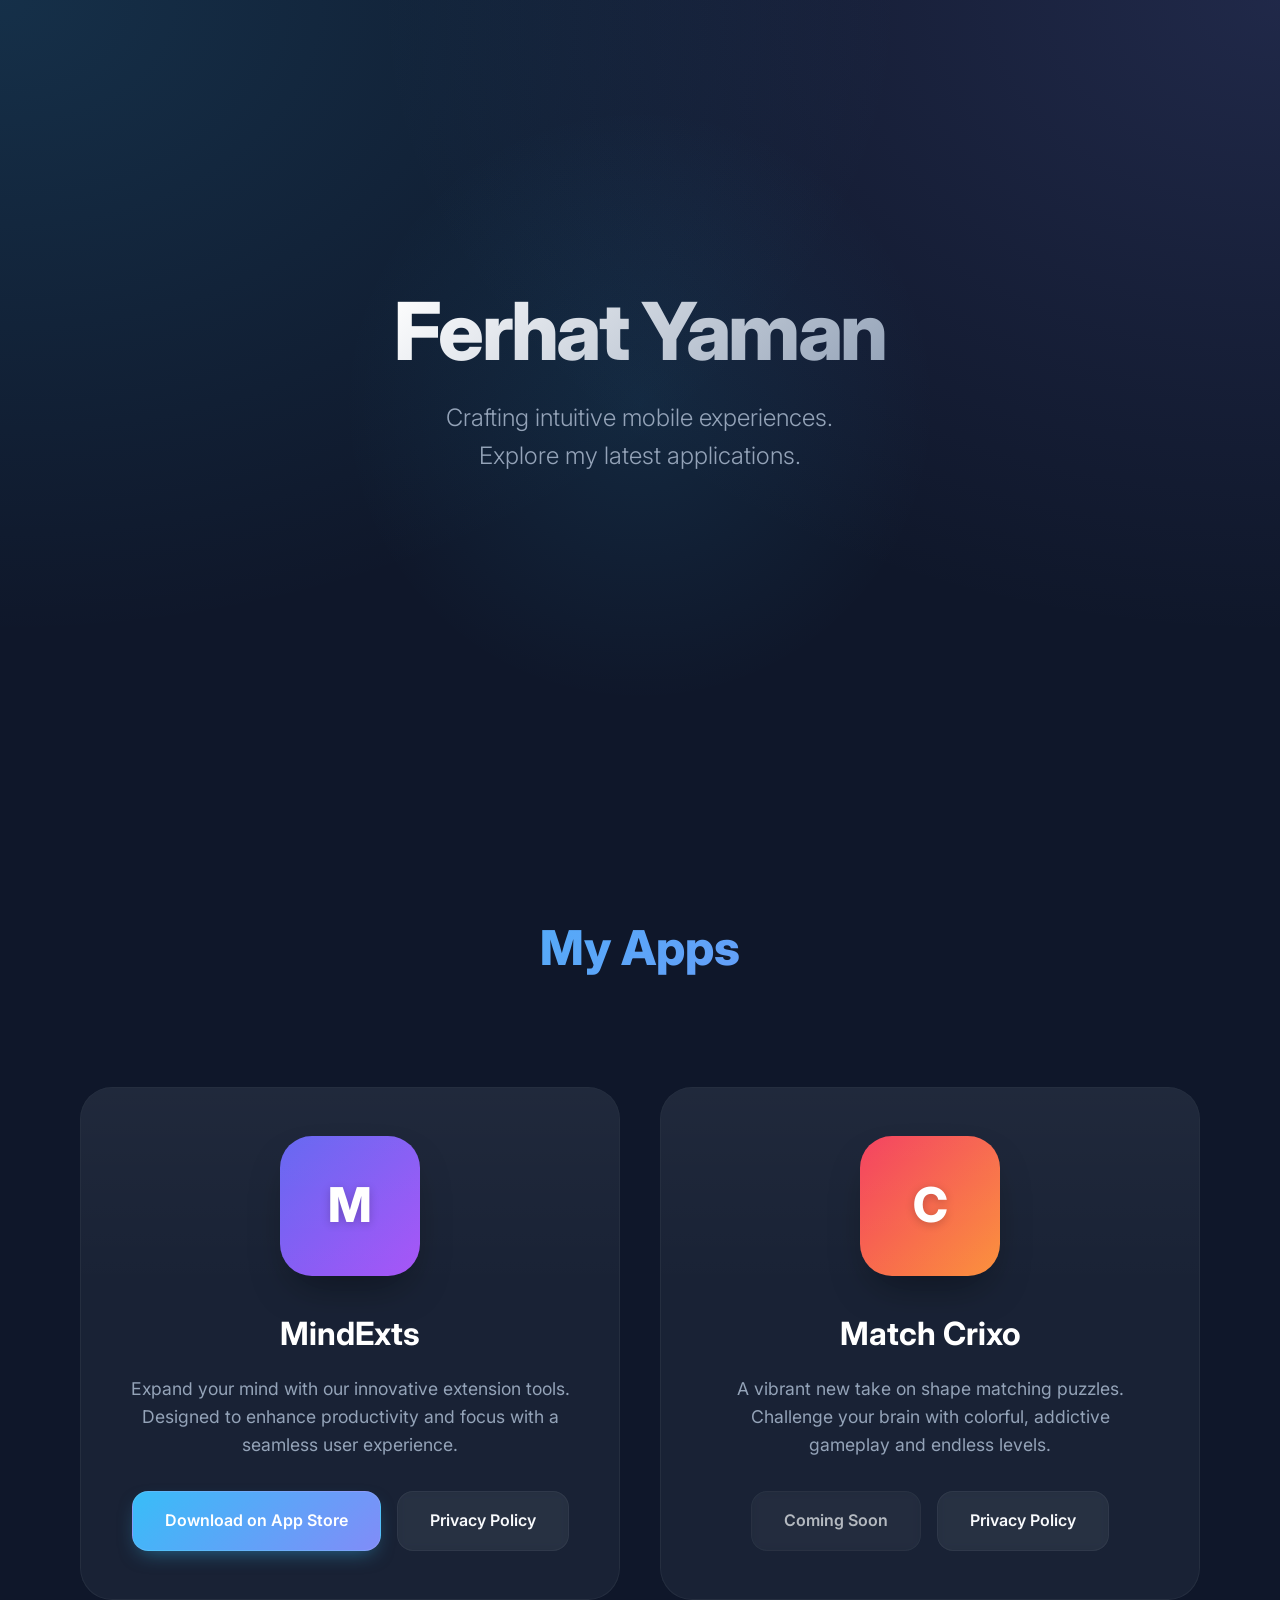
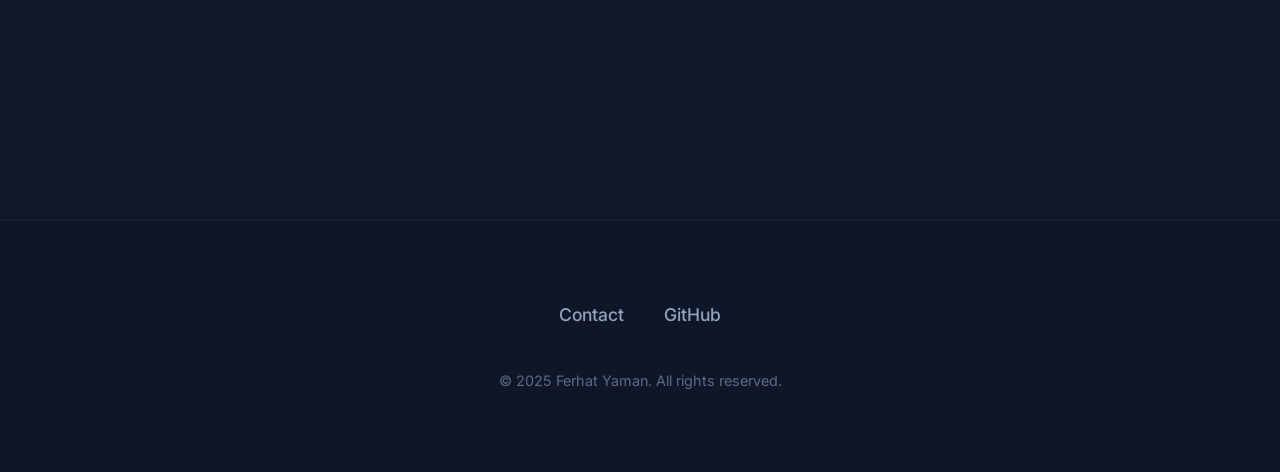
==== commit a68e62b1: "update" ====
--- a/index.html
+++ b/index.html
@@ -7,10 +7,289 @@
 	<title>Ferhat Yaman - Mobile Apps</title>
 	<meta name="description"
 		content="Portfolio of Ferhat Yaman, featuring mobile applications MindExts and Match Crixo.">
-	<link rel="stylesheet" href="css/style.css">
 	<link href="https://fonts.googleapis.com/css2?family=Inter:wght@300;400;600;700;800&display=swap" rel="stylesheet">
 	<!-- Favicon -->
 	<link rel="shortcut icon" href="favicon.ico">
+	<style>
+		:root {
+			--bg-color: #0f172a;
+			--card-bg: rgba(30, 41, 59, 0.7);
+			--text-primary: #f8fafc;
+			--text-secondary: #94a3b8;
+			--accent-color: #38bdf8;
+			--accent-hover: #0ea5e9;
+			--gradient-start: #38bdf8;
+			--gradient-end: #818cf8;
+			--font-family: 'Inter', -apple-system, BlinkMacSystemFont, sans-serif;
+		}
+
+		* {
+			margin: 0;
+			padding: 0;
+			box-sizing: border-box;
+		}
+
+		body {
+			font-family: var(--font-family);
+			background-color: var(--bg-color);
+			color: var(--text-primary);
+			line-height: 1.6;
+			-webkit-font-smoothing: antialiased;
+			overflow-x: hidden;
+			background-image:
+				radial-gradient(at 0% 0%, rgba(56, 189, 248, 0.15) 0px, transparent 50%),
+				radial-gradient(at 100% 0%, rgba(129, 140, 248, 0.15) 0px, transparent 50%);
+			background-attachment: fixed;
+		}
+
+		a {
+			text-decoration: none;
+			color: inherit;
+			transition: all 0.3s ease;
+		}
+
+		/* Layout */
+		.container {
+			max-width: 1200px;
+			margin: 0 auto;
+			padding: 0 20px;
+			position: relative;
+			z-index: 1;
+		}
+
+		/* Hero Section */
+		.hero {
+			min-height: 90vh;
+			display: flex;
+			flex-direction: column;
+			justify-content: center;
+			align-items: center;
+			text-align: center;
+			padding: 100px 20px;
+			position: relative;
+		}
+
+		.hero::before {
+			content: '';
+			position: absolute;
+			top: 50%;
+			left: 50%;
+			transform: translate(-50%, -50%);
+			width: 600px;
+			height: 600px;
+			background: radial-gradient(circle, rgba(56, 189, 248, 0.1) 0%, transparent 70%);
+			pointer-events: none;
+			z-index: 0;
+		}
+
+		.hero h1 {
+			font-size: 5rem;
+			font-weight: 800;
+			margin-bottom: 24px;
+			background: linear-gradient(135deg, #fff 0%, #94a3b8 100%);
+			-webkit-background-clip: text;
+			-webkit-text-fill-color: transparent;
+			letter-spacing: -0.03em;
+			line-height: 1.1;
+		}
+
+		.hero p {
+			font-size: 1.5rem;
+			color: var(--text-secondary);
+			max-width: 600px;
+			margin-bottom: 48px;
+			font-weight: 300;
+		}
+
+		/* Apps Grid */
+		.apps-section {
+			padding: 100px 0;
+			position: relative;
+		}
+
+		.section-title {
+			text-align: center;
+			font-size: 3rem;
+			margin-bottom: 80px;
+			font-weight: 800;
+			background: linear-gradient(135deg, var(--gradient-start), var(--gradient-end));
+			-webkit-background-clip: text;
+			-webkit-text-fill-color: transparent;
+		}
+
+		.apps-grid {
+			display: grid;
+			grid-template-columns: repeat(auto-fit, minmax(340px, 1fr));
+			gap: 40px;
+			padding: 20px;
+		}
+
+		.app-card {
+			background: var(--card-bg);
+			backdrop-filter: blur(12px);
+			-webkit-backdrop-filter: blur(12px);
+			border-radius: 32px;
+			padding: 48px;
+			transition: all 0.4s cubic-bezier(0.4, 0, 0.2, 1);
+			border: 1px solid rgba(255, 255, 255, 0.05);
+			display: flex;
+			flex-direction: column;
+			align-items: center;
+			text-align: center;
+			position: relative;
+			overflow: hidden;
+		}
+
+		.app-card::before {
+			content: '';
+			position: absolute;
+			top: 0;
+			left: 0;
+			right: 0;
+			height: 200px;
+			background: linear-gradient(180deg, rgba(255, 255, 255, 0.03) 0%, transparent 100%);
+			pointer-events: none;
+		}
+
+		.app-card:hover {
+			transform: translateY(-12px) scale(1.02);
+			box-shadow: 0 24px 48px -12px rgba(0, 0, 0, 0.5);
+			border-color: rgba(56, 189, 248, 0.2);
+		}
+
+		.app-icon {
+			width: 140px;
+			height: 140px;
+			border-radius: 32px;
+			margin-bottom: 32px;
+			object-fit: cover;
+			box-shadow: 0 20px 40px -12px rgba(0, 0, 0, 0.4);
+			transition: transform 0.4s ease;
+			display: flex;
+			align-items: center;
+			justify-content: center;
+			font-size: 3rem;
+			font-weight: 800;
+			color: white;
+			text-shadow: 0 2px 10px rgba(0, 0, 0, 0.2);
+		}
+
+		.app-card:hover .app-icon {
+			transform: scale(1.05) rotate(-3deg);
+		}
+
+		.app-title {
+			font-size: 2rem;
+			font-weight: 700;
+			margin-bottom: 16px;
+			color: #fff;
+		}
+
+		.app-desc {
+			color: var(--text-secondary);
+			margin-bottom: 32px;
+			flex-grow: 1;
+			font-size: 1.1rem;
+			line-height: 1.6;
+		}
+
+		.app-links {
+			display: flex;
+			gap: 16px;
+			flex-wrap: wrap;
+			justify-content: center;
+			width: 100%;
+		}
+
+		.btn {
+			padding: 16px 32px;
+			border-radius: 16px;
+			font-weight: 600;
+			font-size: 1rem;
+			transition: all 0.3s ease;
+			display: inline-flex;
+			align-items: center;
+			justify-content: center;
+			cursor: pointer;
+		}
+
+		.btn-primary {
+			background: linear-gradient(135deg, var(--gradient-start), var(--gradient-end));
+			color: white;
+			box-shadow: 0 8px 20px -8px rgba(56, 189, 248, 0.5);
+			border: 1px solid rgba(255, 255, 255, 0.1);
+		}
+
+		.btn-primary:hover {
+			transform: translateY(-2px);
+			box-shadow: 0 12px 24px -8px rgba(56, 189, 248, 0.6);
+			filter: brightness(1.1);
+		}
+
+		.btn-secondary {
+			background: rgba(255, 255, 255, 0.05);
+			color: var(--text-primary);
+			border: 1px solid rgba(255, 255, 255, 0.05);
+			backdrop-filter: blur(4px);
+		}
+
+		.btn-secondary:hover {
+			background: rgba(255, 255, 255, 0.1);
+			border-color: rgba(255, 255, 255, 0.1);
+			transform: translateY(-2px);
+		}
+
+		/* Footer */
+		.site-footer {
+			padding: 80px 0;
+			text-align: center;
+			border-top: 1px solid rgba(255, 255, 255, 0.05);
+			margin-top: 100px;
+			background: rgba(15, 23, 42, 0.5);
+		}
+
+		.footer-links {
+			display: flex;
+			justify-content: center;
+			gap: 40px;
+			margin-bottom: 40px;
+		}
+
+		.footer-links a {
+			color: var(--text-secondary);
+			font-weight: 500;
+			font-size: 1.1rem;
+		}
+
+		.footer-links a:hover {
+			color: var(--accent-color);
+		}
+
+		.copyright {
+			color: var(--text-secondary);
+			font-size: 0.9rem;
+			opacity: 0.6;
+		}
+
+		/* Responsive */
+		@media (max-width: 768px) {
+			.hero h1 {
+				font-size: 3rem;
+			}
+
+			.hero p {
+				font-size: 1.2rem;
+			}
+
+			.section-title {
+				font-size: 2.5rem;
+			}
+
+			.app-card {
+				padding: 32px;
+			}
+		}
+	</style>
 </head>
 
 <body>
@@ -19,7 +298,7 @@
 	<section class="hero">
 		<div class="container">
 			<h1>Ferhat Yaman</h1>
-			<p>Building digital experiences that matter. Check out my latest mobile applications.</p>
+			<p>Crafting intuitive mobile experiences. <br>Explore my latest applications.</p>
 		</div>
 	</section>
 
@@ -31,12 +310,12 @@
 			<div class="apps-grid">
 				<!-- MindExts Card -->
 				<div class="app-card">
-					<div class="app-icon"
-						style="background: linear-gradient(135deg, #6366f1, #a855f7); display: flex; align-items: center; justify-content: center; font-size: 2rem; font-weight: bold; color: white;">
-						M</div>
+					<div class="app-icon" style="background: linear-gradient(135deg, #6366f1, #a855f7);">
+						M
+					</div>
 					<h3 class="app-title">MindExts</h3>
 					<p class="app-desc">Expand your mind with our innovative extension tools. Designed to enhance
-						productivity and focus.</p>
+						productivity and focus with a seamless user experience.</p>
 					<div class="app-links">
 						<a href="https://apps.apple.com/us/app/mindexts/id6755360338" class="btn btn-primary"
 							target="_blank">Download on App Store</a>
@@ -46,12 +325,12 @@
 
 				<!-- Match Crixo Card -->
 				<div class="app-card">
-					<div class="app-icon"
-						style="background: linear-gradient(135deg, #f43f5e, #fb923c); display: flex; align-items: center; justify-content: center; font-size: 2rem; font-weight: bold; color: white;">
-						C</div>
+					<div class="app-icon" style="background: linear-gradient(135deg, #f43f5e, #fb923c);">
+						C
+					</div>
 					<h3 class="app-title">Match Crixo</h3>
-					<p class="app-desc">A new take on shape matching puzzles. Challenge your brain with colorful and
-						addictive gameplay.</p>
+					<p class="app-desc">A vibrant new take on shape matching puzzles. Challenge your brain with
+						colorful, addictive gameplay and endless levels.</p>
 					<div class="app-links">
 						<span class="btn btn-secondary" style="cursor: default; opacity: 0.7;">Coming Soon</span>
 						<a href="matchcrixo/PrivacyPolicy/index.html" class="btn btn-secondary">Privacy Policy</a>
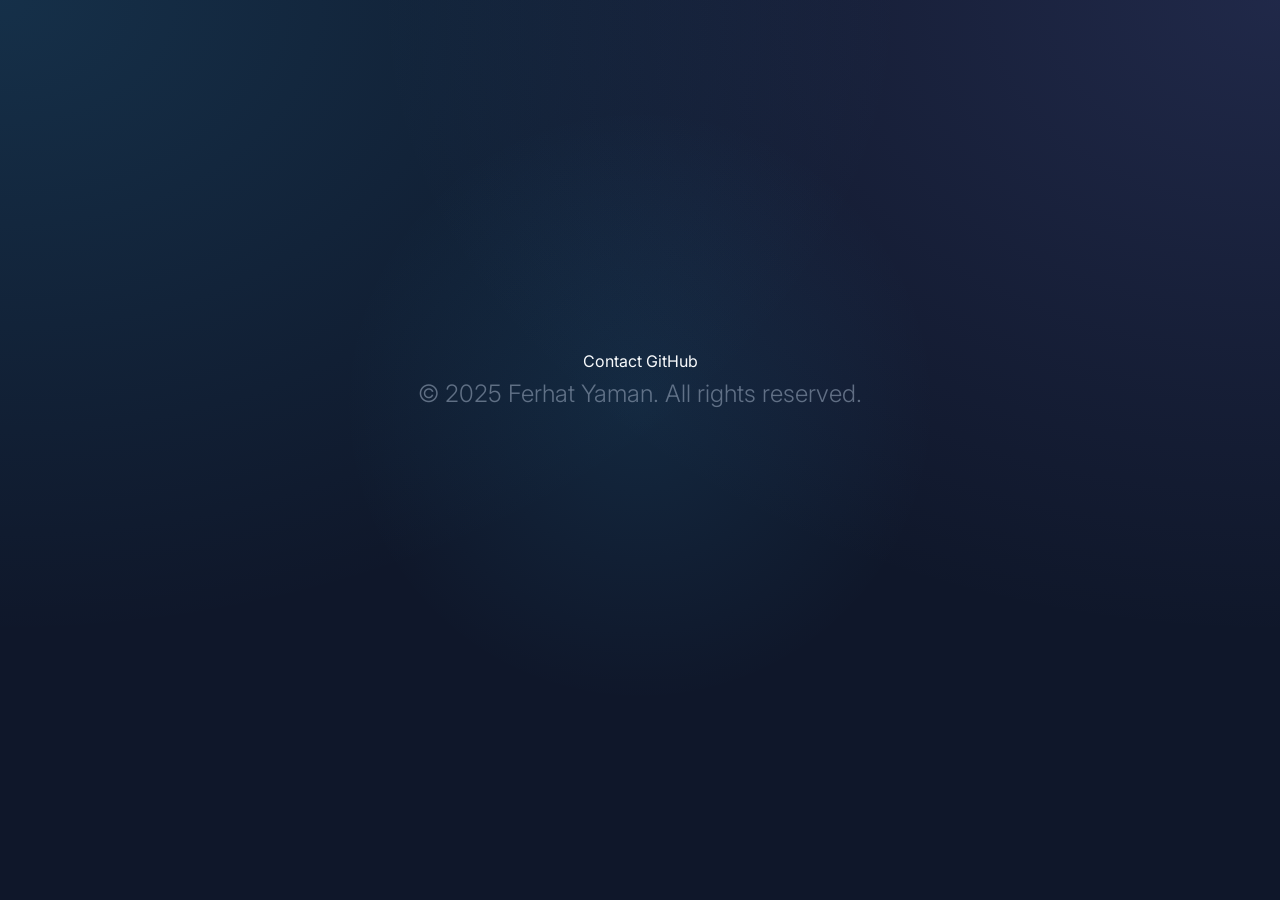
==== commit b3efbf11: "update" ====
--- a/index.html
+++ b/index.html
@@ -297,59 +297,12 @@
 	<!-- Hero Section -->
 	<section class="hero">
 		<div class="container">
-			<h1>Ferhat Yaman</h1>
-			<p>Crafting intuitive mobile experiences. <br>Explore my latest applications.</p>
+			<a href="mailto:ferhat.yyaman@gmail.com">Contact</a>
+			<a href="https://github.com/ferhatyyaman">GitHub</a>
 		</div>
-	</section>
-
-	<!-- Apps Section -->
-	<section class="apps-section">
-		<div class="container">
-			<h2 class="section-title">My Apps</h2>
-
-			<div class="apps-grid">
-				<!-- MindExts Card -->
-				<div class="app-card">
-					<div class="app-icon" style="background: linear-gradient(135deg, #6366f1, #a855f7);">
-						M
-					</div>
-					<h3 class="app-title">MindExts</h3>
-					<p class="app-desc">Expand your mind with our innovative extension tools. Designed to enhance
-						productivity and focus with a seamless user experience.</p>
-					<div class="app-links">
-						<a href="https://apps.apple.com/us/app/mindexts/id6755360338" class="btn btn-primary"
-							target="_blank">Download on App Store</a>
-						<a href="PrivacyPolicy.html" class="btn btn-secondary">Privacy Policy</a>
-					</div>
-				</div>
-
-				<!-- Match Crixo Card -->
-				<div class="app-card">
-					<div class="app-icon" style="background: linear-gradient(135deg, #f43f5e, #fb923c);">
-						C
-					</div>
-					<h3 class="app-title">Match Crixo</h3>
-					<p class="app-desc">A vibrant new take on shape matching puzzles. Challenge your brain with
-						colorful, addictive gameplay and endless levels.</p>
-					<div class="app-links">
-						<span class="btn btn-secondary" style="cursor: default; opacity: 0.7;">Coming Soon</span>
-						<a href="matchcrixo/PrivacyPolicy/index.html" class="btn btn-secondary">Privacy Policy</a>
-					</div>
-				</div>
-			</div>
+		<p class="copyright">&copy; 2025 Ferhat Yaman. All rights reserved.</p>
 		</div>
-	</section>
-
-	<!-- Footer -->
-	<footer class="site-footer">
-		<div class="container">
-			<div class="footer-links">
-				<a href="mailto:ferhat.yyaman@gmail.com">Contact</a>
-				<a href="https://github.com/ferhatyyaman">GitHub</a>
-			</div>
-			<p class="copyright">&copy; 2025 Ferhat Yaman. All rights reserved.</p>
-		</div>
-	</footer>
+		</footer>
 
 </body>
 
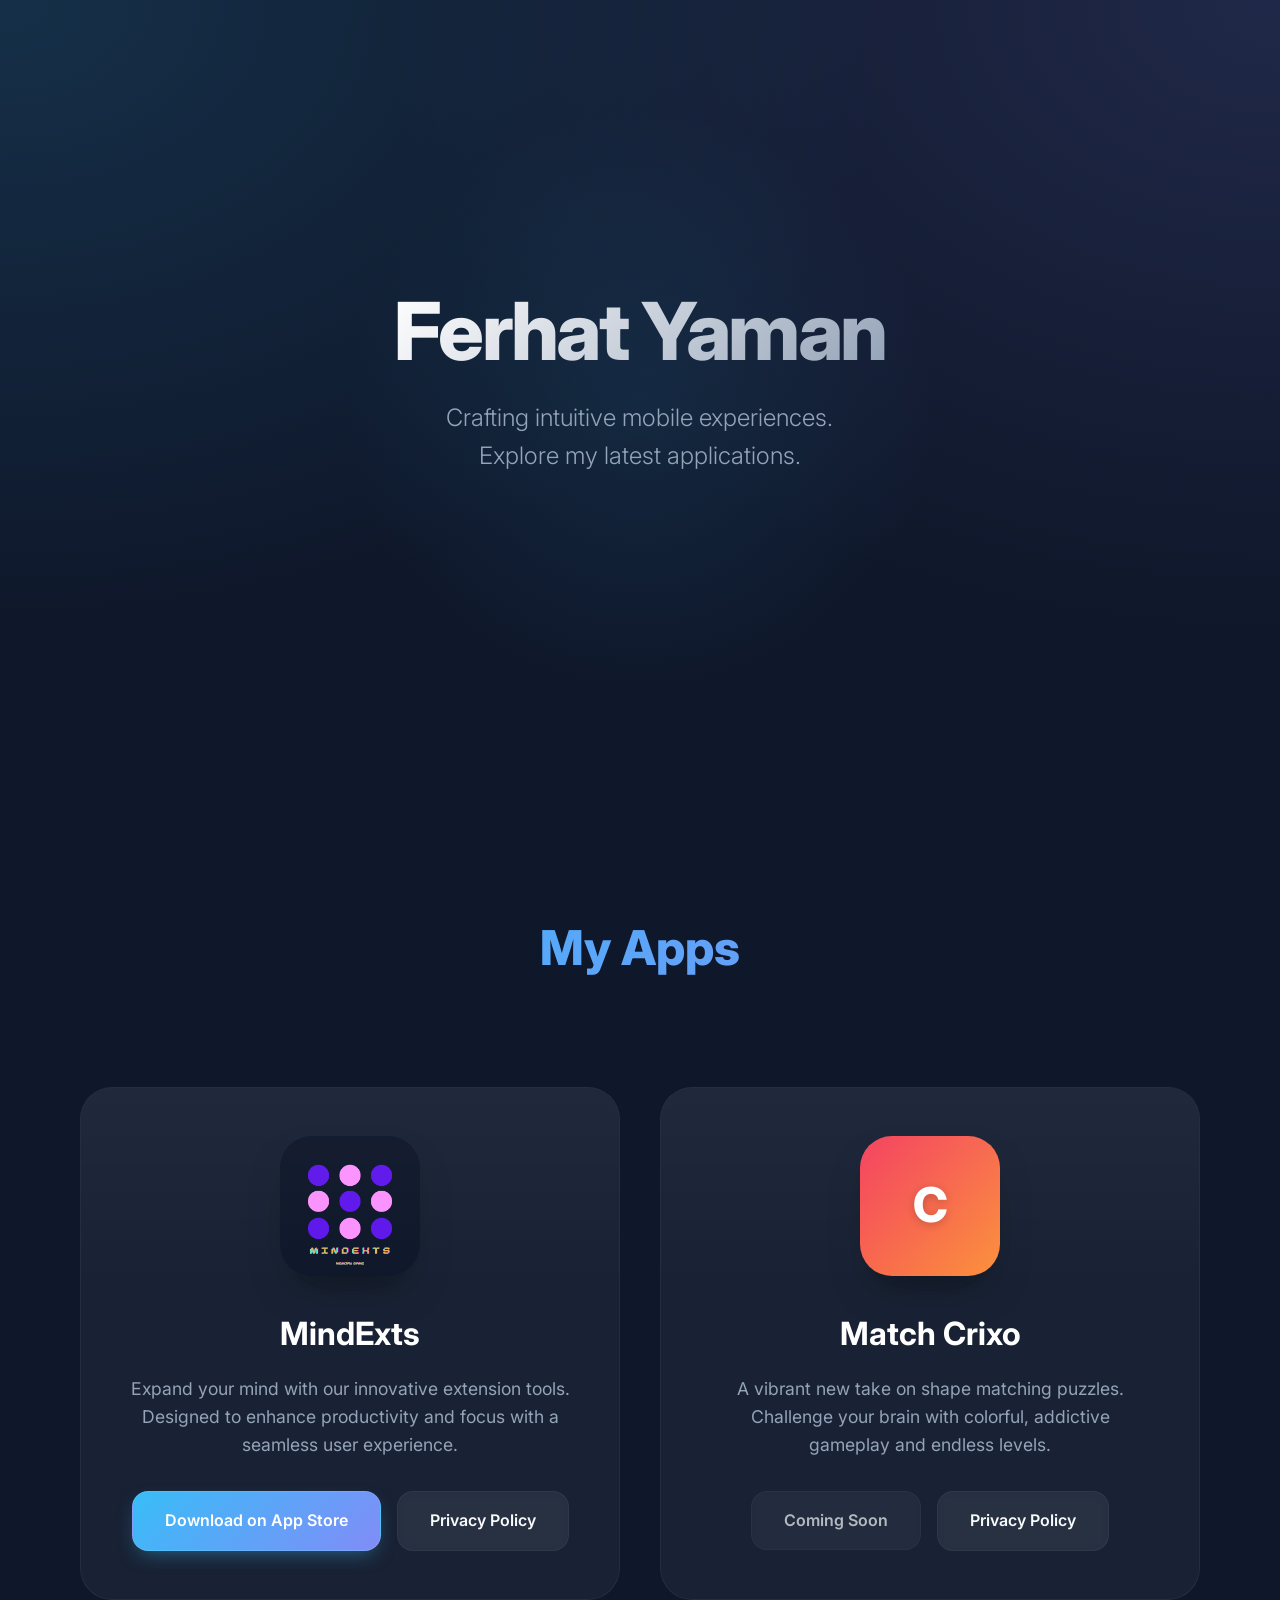
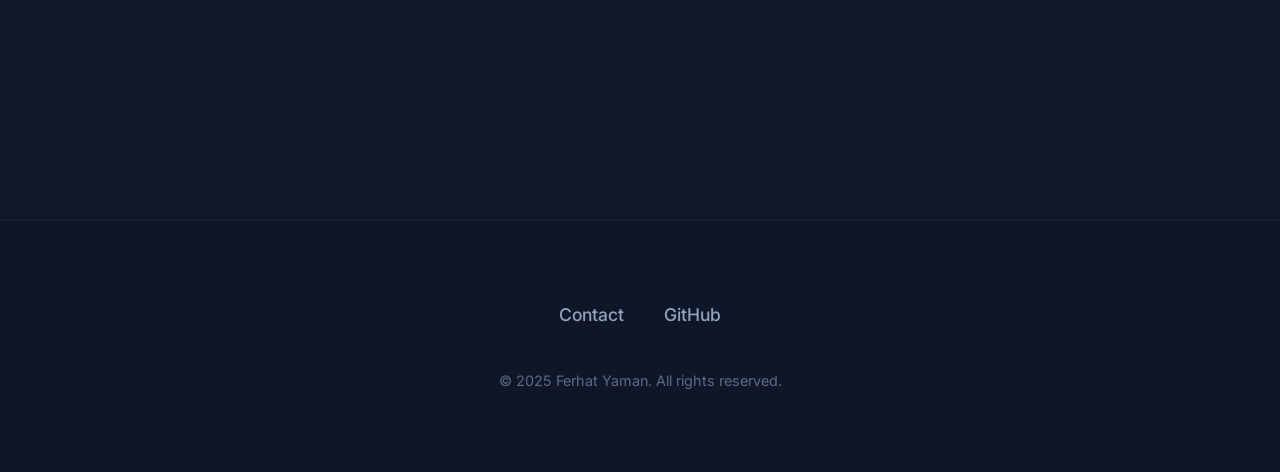
==== commit 59f329fe: "update" ====
--- a/index.html
+++ b/index.html
@@ -297,12 +297,57 @@
 	<!-- Hero Section -->
 	<section class="hero">
 		<div class="container">
-			<a href="mailto:ferhat.yyaman@gmail.com">Contact</a>
-			<a href="https://github.com/ferhatyyaman">GitHub</a>
+			<h1>Ferhat Yaman</h1>
+			<p>Crafting intuitive mobile experiences. <br>Explore my latest applications.</p>
 		</div>
-		<p class="copyright">&copy; 2025 Ferhat Yaman. All rights reserved.</p>
+	</section>
+
+	<!-- Apps Section -->
+	<section class="apps-section">
+		<div class="container">
+			<h2 class="section-title">My Apps</h2>
+
+			<div class="apps-grid">
+				<!-- MindExts Card -->
+				<div class="app-card">
+					<img src="images/mindexts.png" alt="MindExts Logo" class="app-icon">
+					<h3 class="app-title">MindExts</h3>
+					<p class="app-desc">Expand your mind with our innovative extension tools. Designed to enhance
+						productivity and focus with a seamless user experience.</p>
+					<div class="app-links">
+						<a href="https://apps.apple.com/us/app/mindexts/id6755360338" class="btn btn-primary"
+							target="_blank">Download on App Store</a>
+						<a href="PrivacyPolicy.html" class="btn btn-secondary">Privacy Policy</a>
+					</div>
+				</div>
+
+				<!-- Match Crixo Card -->
+				<div class="app-card">
+					<div class="app-icon" style="background: linear-gradient(135deg, #f43f5e, #fb923c);">
+						C
+					</div>
+					<h3 class="app-title">Match Crixo</h3>
+					<p class="app-desc">A vibrant new take on shape matching puzzles. Challenge your brain with
+						colorful, addictive gameplay and endless levels.</p>
+					<div class="app-links">
+						<span class="btn btn-secondary" style="cursor: default; opacity: 0.7;">Coming Soon</span>
+						<a href="matchcrixo/PrivacyPolicy/index.html" class="btn btn-secondary">Privacy Policy</a>
+					</div>
+				</div>
+			</div>
 		</div>
-		</footer>
+	</section>
+
+	<!-- Footer -->
+	<footer class="site-footer">
+		<div class="container">
+			<div class="footer-links">
+				<a href="mailto:ferhat.yyaman@gmail.com">Contact</a>
+				<a href="https://github.com/ferhatyyaman">GitHub</a>
+			</div>
+			<p class="copyright">&copy; 2025 Ferhat Yaman. All rights reserved.</p>
+		</div>
+	</footer>
 
 </body>
 
